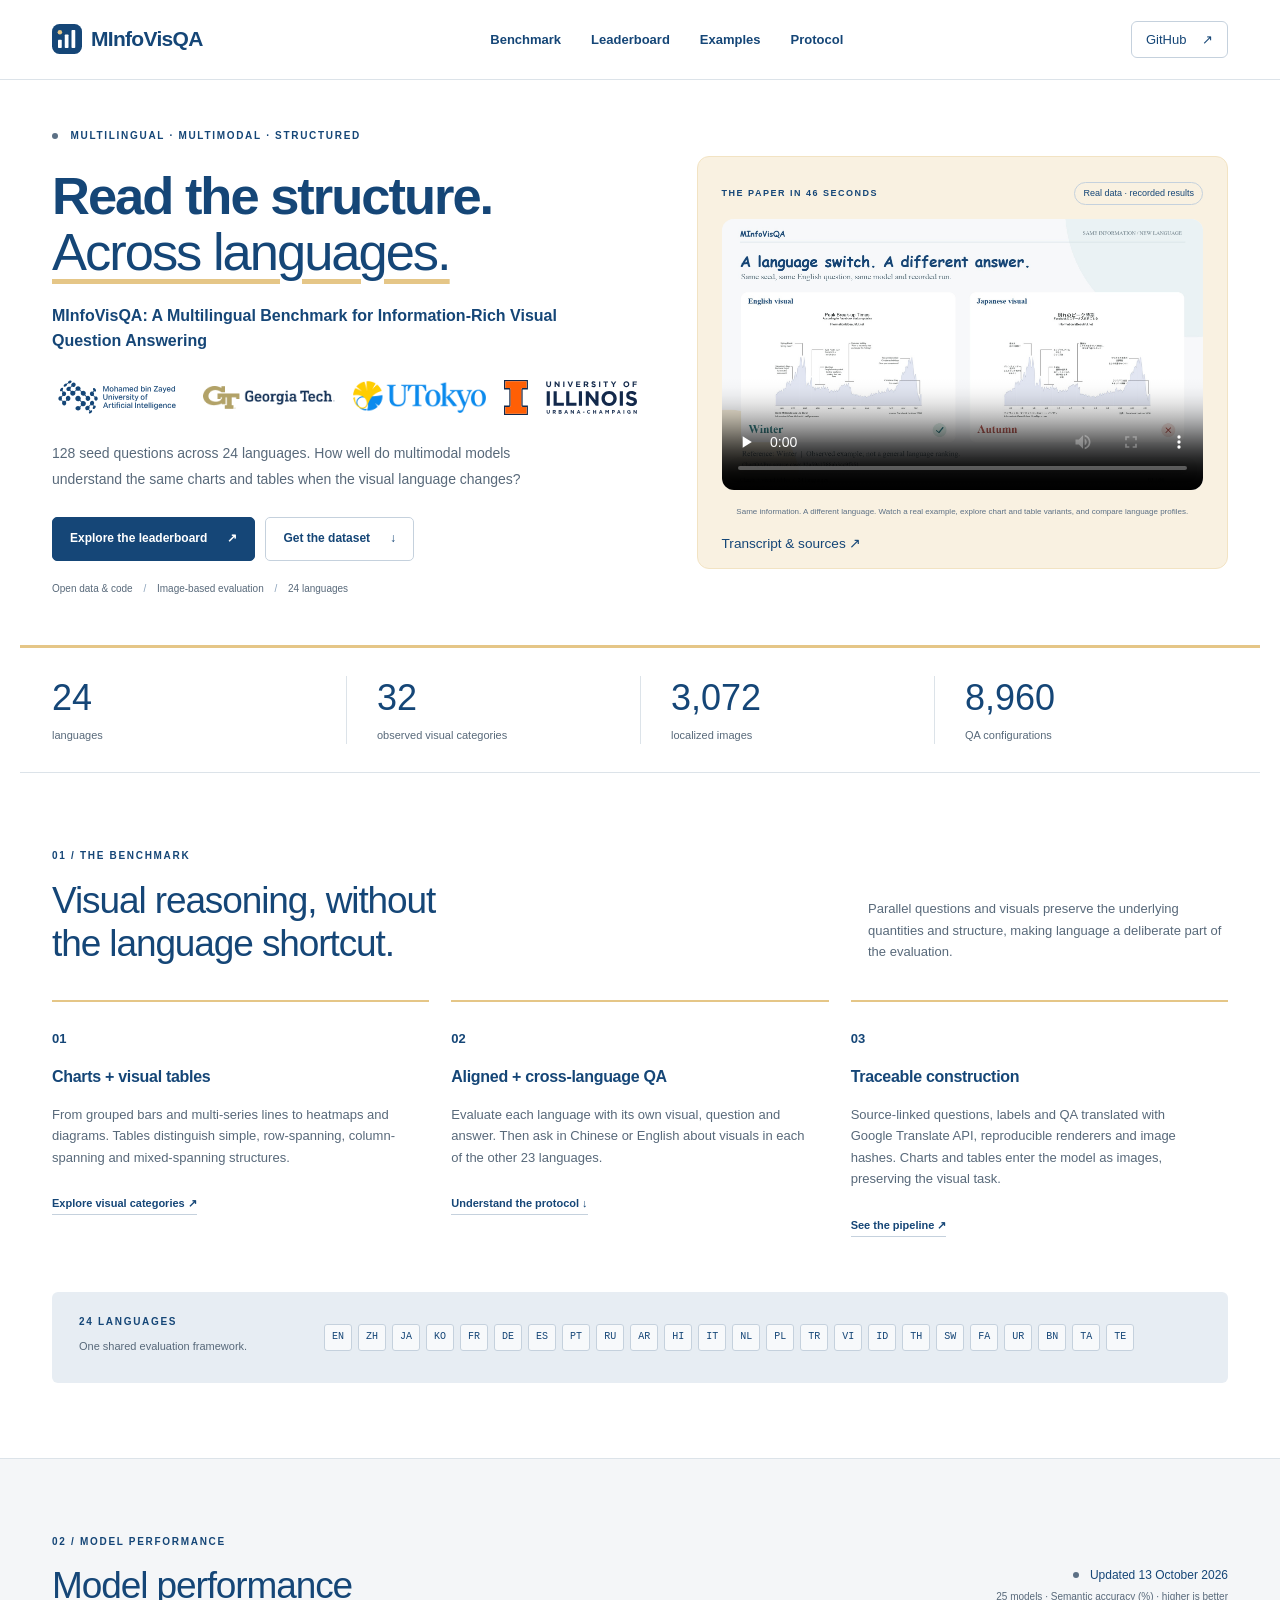
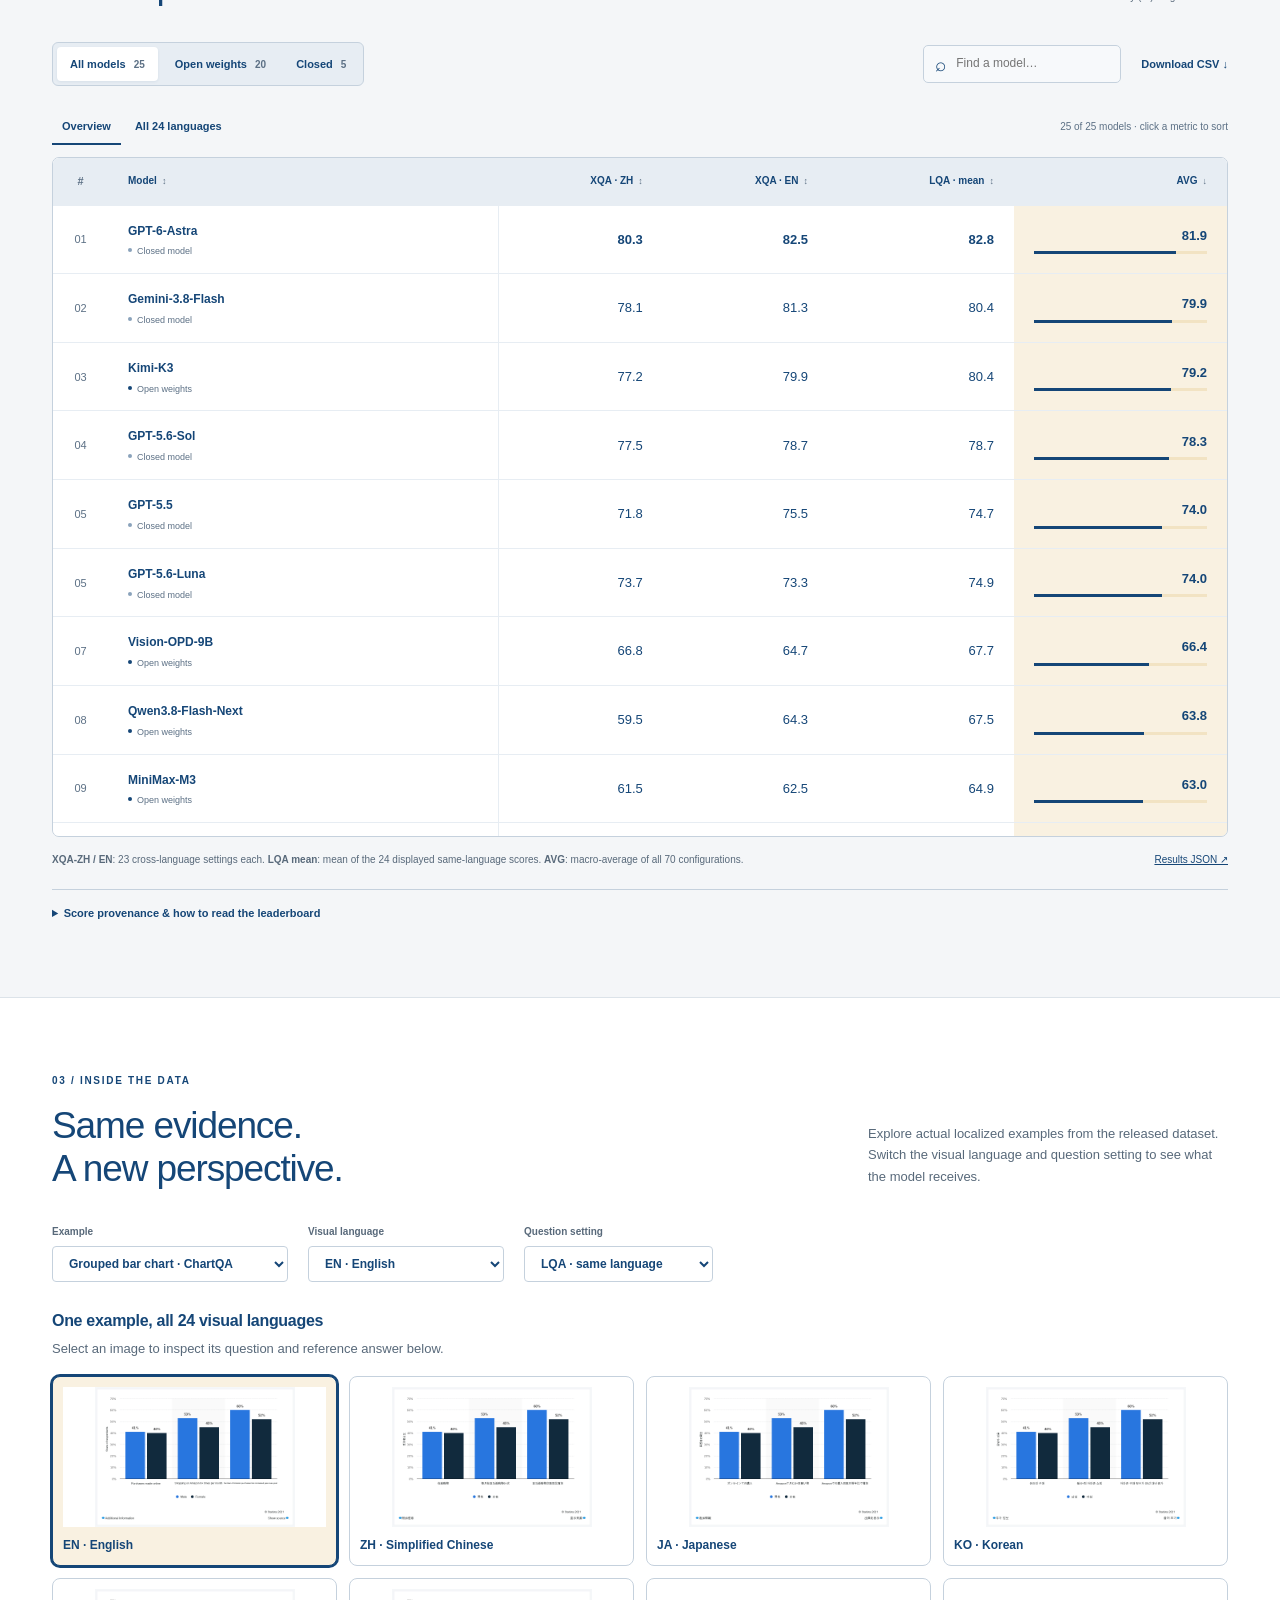
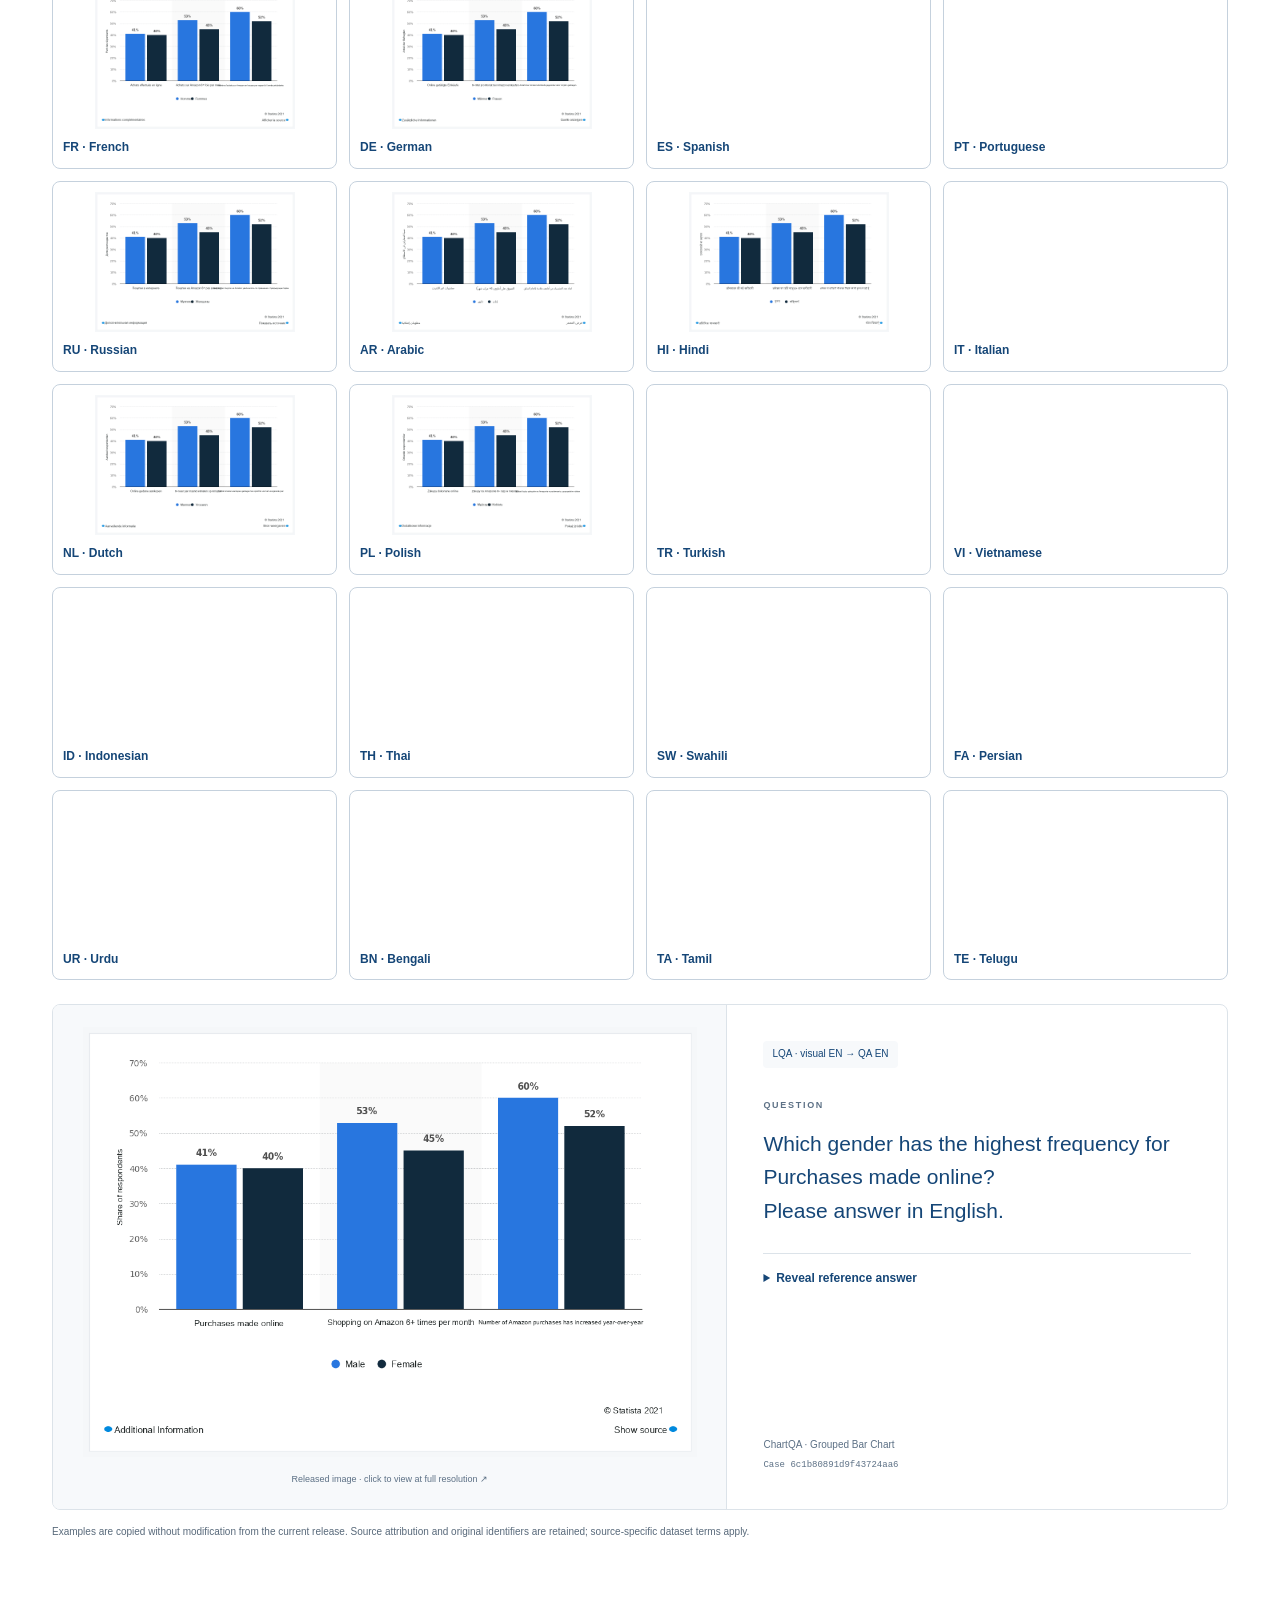
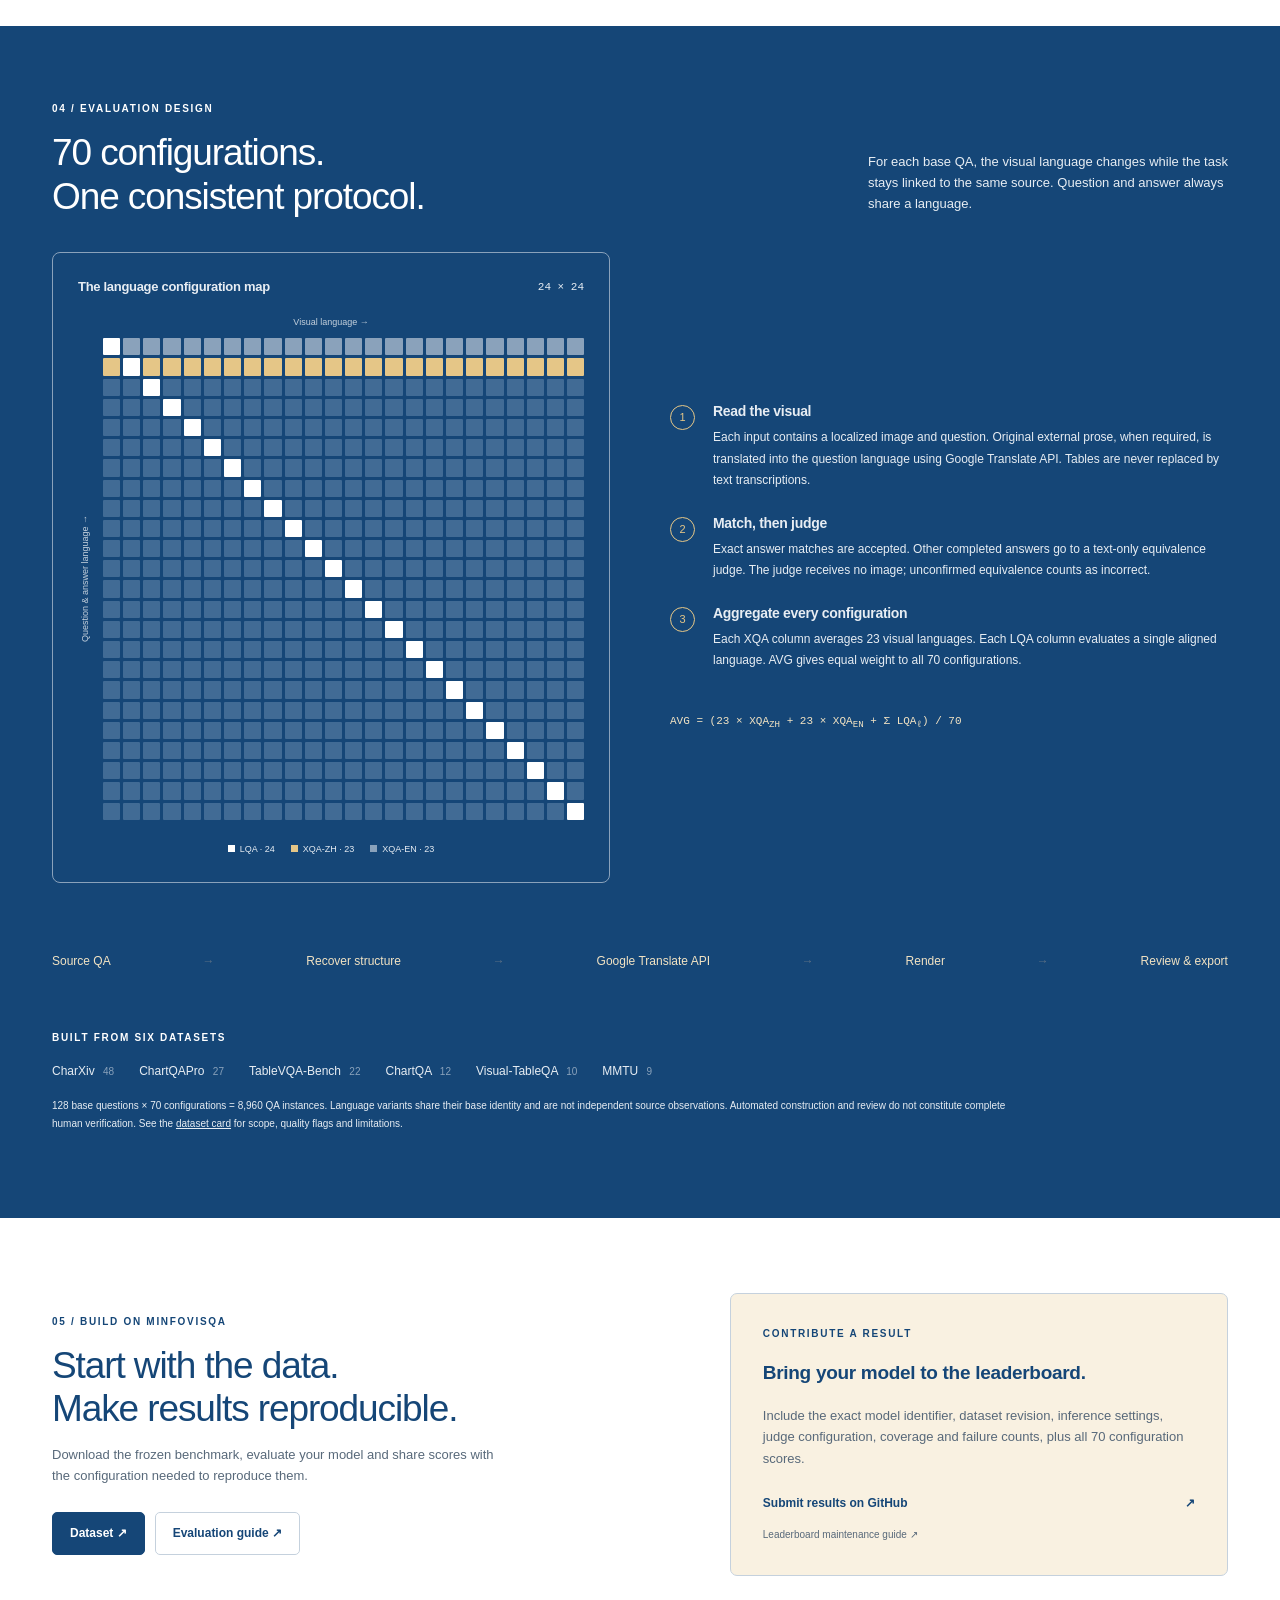
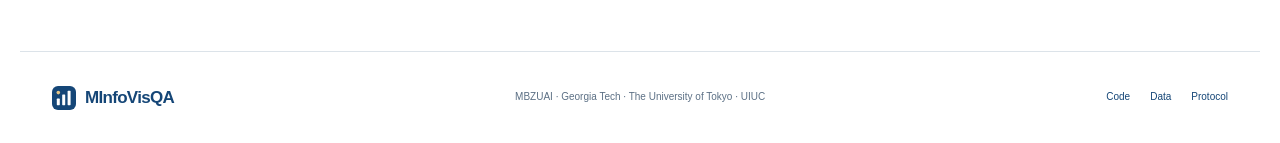
==== site/index.html @ c3a6626f "Remove demo MP4 download links" ====
<!doctype html>
<html lang="en">
<head>
  <meta charset="utf-8"><meta name="viewport" content="width=device-width,initial-scale=1">
  <title>MInfoVisQA — Multilingual Visual Understanding</title>
  <meta name="description" content="MInfoVisQA: a 24-language benchmark for chart and visual tabular question answering. Explore open-weight and closed-model results, multilingual examples, and the evaluation protocol.">
  <meta property="og:title" content="MInfoVisQA · Read the structure. Across languages.">
  <meta property="og:description" content="24 languages. Charts and visual tables. One shared evaluation framework.">
  <meta property="og:type" content="website"><meta property="og:url" content="https://arnodjiang.github.io/MInfoVisQA/">
  <meta name="theme-color" content="#154677"><link rel="icon" href="assets/mark.svg" type="image/svg+xml">
  <link rel="stylesheet" href="styles.css?v=20261013-logos"><script src="app.js?v=20261013-audit" defer></script>
</head>
<body>
<a class="skip" href="#main">Skip to content</a>
<header class="header"><nav class="wrap nav" aria-label="Main navigation">
  <a class="brand" href="#"><img src="assets/mark.svg" width="30" height="30" alt="">MInfoVis<span>QA</span></a>
  <div class="nav-links"><a href="#benchmark">Benchmark</a><a href="#leaderboard">Leaderboard</a><a href="#examples">Examples</a><a href="#protocol">Protocol</a></div>
  <a class="nav-code" href="https://github.com/arnodjiang/MInfoVisQA">GitHub <span aria-hidden="true">↗</span></a>
</nav></header>
<main id="main">
<section class="hero wrap" aria-labelledby="hero-title">
  <div class="hero-copy"><div class="eyebrow"><span class="dot"></span> MULTILINGUAL · MULTIMODAL · STRUCTURED</div>
    <h1 id="hero-title">Read the structure.<br><em>Across languages.</em></h1>
    <p class="paper-title">MInfoVisQA: A Multilingual Benchmark for Information-Rich Visual Question Answering</p>
<div class="affiliation" aria-label="Institutional affiliations">
<a href="https://mbzuai.ac.ae/"><img src="assets/mbzuai-logo.svg" alt="MBZUAI"></a>
<a href="https://www.gatech.edu/"><img src="assets/gatech-logo.png" alt="Georgia Tech"></a>
<a href="https://www.u-tokyo.ac.jp/"><img src="assets/utokyo-logo.png" alt="The University of Tokyo"></a>
<a href="https://illinois.edu/"><img src="assets/illinois-logo.svg" alt="University of Illinois Urbana-Champaign"></a></div>
    <p class="hero-desc">128 seed questions across 24 languages. How well do multimodal models understand the same charts and tables when the visual language changes?</p>
    <div class="actions"><a class="button primary" href="#leaderboard">Explore the leaderboard <span aria-hidden="true">↗</span></a><a class="button" href="https://huggingface.co/datasets/arnodjiang/MInfoVisQA">Get the dataset <span aria-hidden="true">↓</span></a></div>
    <div class="hero-note">Open data & code <span> / </span> Image-based evaluation <span> / </span> 24 languages</div>
  </div>
  <figure class="hero-art demo-player" id="demo">
    <div class="art-heading"><span>THE PAPER IN 46 SECONDS</span><span class="tiny-tag">Real data · recorded results</span></div>
    <video controls playsinline preload="none" poster="assets/demo/poster.jpg" width="1920" height="1080" aria-label="MInfoVisQA research demonstration">
      <source src="assets/demo/minfovisqa-demo.mp4" type="video/mp4">
      <track kind="captions" src="assets/demo/captions-en.vtt" srclang="en" label="English">
      <a href="assets/demo/minfovisqa-demo.mp4">Download the demonstration video</a>.
    </video>
    <figcaption>Same information. A different language. Watch a real example, explore chart and table variants, and compare language profiles.</figcaption>
    <div class="demo-links"><a href="assets/demo/transcript.html">Transcript & sources ↗</a></div>
  </figure>
</section>
<div class="wrap stats" aria-label="Benchmark statistics"><div><strong>24</strong><span>languages</span></div><div><strong>32</strong><span>observed visual categories</span></div><div><strong>3,072</strong><span>localized images</span></div><div><strong>8,960</strong><span>QA configurations</span></div></div>
<section id="benchmark" class="wrap section">
  <div class="section-heading"><div><span class="eyebrow">01 / THE BENCHMARK</span><h2>Visual reasoning, without<br>the language shortcut.</h2></div><p>Parallel questions and visuals preserve the underlying quantities and structure, making language a deliberate part of the evaluation.</p></div>
  <div class="feature-grid">
    <article class="feature"><span class="feature-number">01</span><h3>Charts + visual tables</h3><p>From grouped bars and multi-series lines to heatmaps and diagrams. Tables distinguish simple, row-spanning, column-spanning and mixed-spanning structures.</p><a href="https://github.com/arnodjiang/MInfoVisQA/blob/main/docs/VISUAL_TAXONOMY.md">Explore visual categories ↗</a></article>
    <article class="feature"><span class="feature-number">02</span><h3>Aligned + cross-language QA</h3><p>Evaluate each language with its own visual, question and answer. Then ask in Chinese or English about visuals in each of the other 23 languages.</p><a href="#protocol">Understand the protocol ↓</a></article>
    <article class="feature"><span class="feature-number">03</span><h3>Traceable construction</h3><p>Source-linked questions, labels and QA translated with Google Translate API, reproducible renderers and image hashes. Charts and tables enter the model as images, preserving the visual task.</p><a href="https://github.com/arnodjiang/MInfoVisQA#construction-pipeline">See the pipeline ↗</a></article>
  </div>
  <div class="language-strip"><div><span class="eyebrow">24 LANGUAGES</span><p>One shared evaluation framework.</p></div><div id="language-chips" class="language-chips"></div></div>
</section>
<section id="leaderboard" class="leaderboard-section">
<div class="wrap section">
  <div class="section-heading"><div><span class="eyebrow">02 / MODEL PERFORMANCE</span><h2>Model performance</h2></div><div class="heading-note"><span class="live-dot"></span> <span id="results-updated">Updated 13 October 2026</span><br><span>25 models · Semantic accuracy (%) · higher is better</span></div></div>
  <div class="leaderboard-toolbar">
    <div class="segmented" role="group" aria-label="Model access filter"><button class="active" data-filter="all" aria-pressed="true">All models <span>25</span></button><button data-filter="open" aria-pressed="false">Open weights <span>20</span></button><button data-filter="closed" aria-pressed="false">Closed <span>5</span></button></div>
    <label class="search"><span aria-hidden="true">⌕</span><input id="model-search" type="search" placeholder="Find a model…" aria-label="Find a model"></label>
    <a id="download-csv" class="text-button" href="data/leaderboard.csv" download="minfovisqa-leaderboard-2026-10-13.csv">Download CSV ↓</a>
  </div>
  <div class="table-controls"><div class="segmented view-toggle" role="group" aria-label="Score view"><button class="active" data-view="overview" aria-pressed="true">Overview</button><button data-view="languages" aria-pressed="false">All 24 languages</button></div><span id="result-count" aria-live="polite">Loading results…</span></div>
  <div class="table-scroll" tabindex="0" role="region" aria-label="Sortable benchmark leaderboard"><table id="scores-table"><caption class="sr-only">MInfoVisQA model accuracy, sortable by each metric. Click a model for provenance and evaluation notes.</caption><thead id="scores-head"></thead><tbody id="scores-body"></tbody></table></div>
  <p id="load-error" class="error" hidden></p>
  <noscript><p>JavaScript enables the interactive leaderboard. <a href="data/leaderboard.csv">Download all scores as CSV</a>.</p></noscript>
  <div class="table-foot"><p><b>XQA-ZH / EN</b>: 23 cross-language settings each. <b>LQA mean</b>: mean of the 24 displayed same-language scores. <b>AVG</b>: macro-average of all 70 configurations.</p><a href="data/leaderboard.json">Results JSON ↗</a></div>
  <details class="method-note"><summary>Score provenance & how to read the leaderboard</summary><div><p>All 25 models and 675 score cells are synchronized with the current manuscript main table. The table uses exact matching followed by text-only GPT-6 Astra judging for non-matches. Scores are author-reported; this website does not independently rerun the evaluations. <a href="data/paper-main-table.tex">View the frozen source table</a>.</p><p>Reported scores and the original AVG are preserved at one decimal. AVG weights all 70 configurations; it is not the mean of the 26 visible XQA/LQA columns. LQA mean is computed from the 24 displayed language scores. Model grouping follows the paper; open weights does not imply these runs were self-hosted. Official model links are shown where previously documented.</p><p>Ranks use the reported overall AVG; tied scores share a rank. Language variants share the same seed question, so 8,960 configurations do not represent 8,960 independent questions.</p></div></details>
</div></section>
<section id="examples" class="wrap section">
  <div class="section-heading"><div><span class="eyebrow">03 / INSIDE THE DATA</span><h2>Same evidence.<br>A new perspective.</h2></div><p>Explore actual localized examples from the released dataset. Switch the visual language and question setting to see what the model receives.</p></div>
  <div class="example-controls"><label>Example <select id="example-case"><option value="0">Grouped bar chart · ChartQA</option><option value="1">Visual table · TableVQA-Bench</option></select></label><label>Visual language <select id="example-language"><option value="en">English</option></select></label><label>Question setting <select id="example-setting"><option value="lqa">LQA · same language</option><option value="zh">ZH question & answer</option><option value="en">EN question & answer</option></select></label></div>
  <div class="gallery-heading"><h3>One example, all 24 visual languages</h3><p>Select an image to inspect its question and reference answer below.</p></div>
  <div id="example-gallery" class="example-gallery" role="group" aria-label="Visual examples in all 24 languages"></div>
  <div class="example-panel"><div class="example-image"><a id="example-image-link" href="assets/6c1b80891d9f43724aa6-en.png" target="_blank" rel="noopener"><img id="example-image" src="assets/6c1b80891d9f43724aa6-en.png" alt="English localized grouped bar chart from ChartQA" loading="lazy"></a><span>Released image · click to view at full resolution ↗</span></div><div class="example-qa" aria-live="polite"><span id="example-type" class="pill">LQA · EN → EN</span><span class="eyebrow">QUESTION</span><p id="example-question" dir="auto"></p><details id="answer-reveal"><summary>Reveal reference answer</summary><p id="example-answer" dir="auto"></p></details><div class="example-provenance"><span id="example-source"></span><code id="example-id"></code></div></div></div>
  <p class="caption">Examples are copied without modification from the current release. Source attribution and original identifiers are retained; source-specific dataset terms apply.</p>
</section>
<section id="protocol" class="protocol-section"><div class="wrap section">
  <div class="section-heading"><div><span class="eyebrow">04 / EVALUATION DESIGN</span><h2>70 configurations.<br>One consistent protocol.</h2></div><p>For each base QA, the visual language changes while the task stays linked to the same source. Question and answer always share a language.</p></div>
  <div class="protocol-grid"><div class="matrix-card"><div class="matrix-title"><h3>The language configuration map</h3><span>24 × 24</span></div><p class="axis-caption">Visual language →</p><div class="matrix-area"><span class="axis-y">Question & answer language →</span><div id="configuration-matrix" role="img" aria-label="24 by 24 language matrix. The diagonal contains 24 LQA configurations; the Chinese and English rows contain 23 cross-language configurations each."></div></div><div class="matrix-legend"><span><i class="legend-lqa"></i>LQA · 24</span><span><i class="legend-zh"></i>XQA-ZH · 23</span><span><i class="legend-en"></i>XQA-EN · 23</span></div></div>
  <div class="protocol-copy"><div class="protocol-step"><span>1</span><div><h3>Read the visual</h3><p>Each input contains a localized image and question. Original external prose, when required, is translated into the question language using Google Translate API. Tables are never replaced by text transcriptions.</p></div></div><div class="protocol-step"><span>2</span><div><h3>Match, then judge</h3><p>Exact answer matches are accepted. Other completed answers go to a text-only equivalence judge. The judge receives no image; unconfirmed equivalence counts as incorrect.</p></div></div><div class="protocol-step"><span>3</span><div><h3>Aggregate every configuration</h3><p>Each XQA column averages 23 visual languages. Each LQA column evaluates a single aligned language. AVG gives equal weight to all 70 configurations.</p></div></div><div class="formula">AVG = (23 × XQA<sub>ZH</sub> + 23 × XQA<sub>EN</sub> + Σ LQA<sub>ℓ</sub>) / 70</div></div></div>
  <div class="pipeline"><span>Source QA</span><b>→</b><span>Recover structure</span><b>→</b><span>Google Translate API</span><b>→</b><span>Render</span><b>→</b><span>Review & export</span></div>
  <div class="sources"><span class="eyebrow">BUILT FROM SIX DATASETS</span><div><a href="https://huggingface.co/datasets/princeton-nlp/CharXiv">CharXiv <small>48</small></a><a href="https://huggingface.co/datasets/ahmed-masry/ChartQAPro">ChartQAPro <small>27</small></a><a href="https://huggingface.co/datasets/terryoo/TableVQA-Bench">TableVQA-Bench <small>22</small></a><a href="https://huggingface.co/datasets/HuggingFaceM4/ChartQA">ChartQA <small>12</small></a><a href="https://huggingface.co/datasets/AI-4-Everyone/Visual-TableQA">Visual-TableQA <small>10</small></a><a href="https://huggingface.co/datasets/MMTU-benchmark/MMTU">MMTU <small>9</small></a></div><p>128 base questions × 70 configurations = 8,960 QA instances. Language variants share their base identity and are not independent source observations. Automated construction and review do not constitute complete human verification. See the <a href="https://huggingface.co/datasets/arnodjiang/MInfoVisQA#quality-and-limitations">dataset card</a> for scope, quality flags and limitations.</p></div>
</div></section>
<section id="resources" class="wrap section resources"><div><span class="eyebrow">05 / BUILD ON MINFOVISQA</span><h2>Start with the data.<br>Make results reproducible.</h2><p>Download the frozen benchmark, evaluate your model and share scores with the configuration needed to reproduce them.</p><div class="actions"><a class="button primary" href="https://huggingface.co/datasets/arnodjiang/MInfoVisQA">Dataset ↗</a><a class="button" href="https://github.com/arnodjiang/MInfoVisQA/blob/main/docs/SERVER_MIGRATION.md">Evaluation guide ↗</a></div></div><div class="resource-card"><span class="eyebrow">CONTRIBUTE A RESULT</span><h3>Bring your model to the leaderboard.</h3><p>Include the exact model identifier, dataset revision, inference settings, judge configuration, coverage and failure counts, plus all 70 configuration scores.</p><a href="https://github.com/arnodjiang/MInfoVisQA/issues/new?template=leaderboard_result.yml">Submit results on GitHub <span aria-hidden="true">↗</span></a><a class="secondary-link" href="https://github.com/arnodjiang/MInfoVisQA/blob/main/docs/WEBSITE.md">Leaderboard maintenance guide ↗</a></div></section>
</main>
<footer class="wrap footer"><a class="brand" href="#"><img src="assets/mark.svg" width="24" height="24" alt="">MInfoVis<span>QA</span></a><p class="footer-affiliation">MBZUAI · Georgia Tech · The University of Tokyo · UIUC</p><div><a href="https://github.com/arnodjiang/MInfoVisQA">Code</a><a href="https://huggingface.co/datasets/arnodjiang/MInfoVisQA">Data</a><a href="#protocol">Protocol</a></div></footer>
<dialog id="model-dialog"><button class="dialog-close" aria-label="Close model details">×</button><span class="eyebrow">EVALUATION RECORD</span><h2 id="model-title"></h2><div id="model-details"></div><form method="dialog"><button class="button">Close</button></form></dialog>
</body></html>
---- site/styles.css ----
:root{--paper:#ffffff;--ink:#154677;--muted:#58697a;--accent:#154677;--light:#f4f6f8;--line:#dce3e9;--lime:#e5c687;--orange:#e5c687;--blue:#8aa2bb}*{box-sizing:border-box}html{scroll-behavior:smooth;scroll-padding-top:90px}body{margin:0;background:var(--paper);color:var(--ink);font-family:Inter,-apple-system,BlinkMacSystemFont,"Segoe UI",sans-serif;font-size:15px;line-height:1.65}a{color:inherit;text-decoration:none}button,input,select{font:inherit}button,a,select,input{-webkit-tap-highlight-color:transparent}button{cursor:pointer}button:focus-visible,a:focus-visible,input:focus-visible,select:focus-visible,summary:focus-visible,[tabindex]:focus-visible{outline:3px solid #154677;outline-offset:4px}a:hover{color:var(--accent)}.wrap{max-width:1240px;margin:auto;padding-left:32px;padding-right:32px}.header{height:80px;border-bottom:1px solid var(--line);background:rgba(255,255,255,.97);position:sticky;top:0;z-index:20}.nav{height:100%;display:flex;align-items:center;justify-content:space-between;gap:28px}.brand{display:flex;align-items:center;gap:9px;font-size:21px;font-weight:750;letter-spacing:-.7px}.brand span{margin-left:-9px;color:var(--accent)}.nav-links{display:flex;gap:30px;font-size:13px;font-weight:550}.nav-code{border:1px solid #c5d1dd;border-radius:6px;padding:7px 14px;font-size:13px}.nav-code span{margin-left:12px}.hero{display:grid;grid-template-columns:1.1fr 1fr;gap:60px;padding-top:78px;padding-bottom:66px;align-items:center}.eyebrow{font-size:10px;font-weight:750;letter-spacing:1.7px;display:block}.dot,.live-dot{display:inline-block;height:6px;width:6px;border-radius:50%;background:#5c7085;margin-right:8px;vertical-align:middle}h1{font-family:Georgia,"Times New Roman",serif;font-size:clamp(42px,4.5vw,62px);font-weight:400;line-height:1.08;letter-spacing:-2.5px;margin:23px 0}h1 em{color:var(--accent);font-weight:400}.paper-title{font-size:16px;line-height:1.55;font-weight:600;max-width:515px}.hero-desc{font-size:14px;line-height:1.8;max-width:500px;color:var(--muted);margin:20px 0 25px}.actions{display:flex;gap:10px;flex-wrap:wrap}.button{display:inline-flex;align-items:center;justify-content:center;gap:20px;border:1px solid #c5d1dd;border-radius:5px;padding:11px 17px;background:transparent;font-size:12px;font-weight:650;color:var(--ink)}.button.primary{background:var(--ink);color:#fff;border-color:var(--ink)}.button:hover{background:#e7edf3}.button.primary:hover{background:var(--accent)}.hero-note{font-size:10px;margin-top:20px;color:var(--muted)}.hero-note span{margin:0 8px;color:#8aa2bb}.hero-art{background:#f9f1e1;border:1px solid #e7edf3;border-radius:12px;margin:0;padding:25px 24px 13px;box-shadow:0 15px 40px -30px #154677}.art-heading{display:flex;justify-content:space-between;align-items:center;font-size:9px;letter-spacing:1.5px;font-weight:700}.tiny-tag{border:1px solid #c5d1dd;border-radius:20px;padding:3px 8px;font-size:9px;letter-spacing:0;font-weight:500}.visual-stack{display:flex;gap:14px;margin-top:24px}.mini-chart{background:var(--paper);padding:14px 14px 8px;flex:1;min-width:0;border:1px solid #c5d1dd;border-radius:5px}.mini-chart:nth-child(2){transform:translateY(10px)}.mini-label{display:flex;align-items:center;justify-content:space-between;font-size:10px;color:#5c7085}.mini-label b{font-size:11px;color:var(--ink)}.mini-chart svg{width:100%;display:block;margin-top:10px}.mini-chart svg text{font-size:10px;fill:#154677}.art-script{display:block;text-align:center;font-size:9px;color:#5c7085;margin-top:7px}.art-route{display:flex;flex-direction:column;align-items:center;font-size:9px;margin:27px 0 6px;color:#154677;gap:3px}.art-route>span:last-child{font-size:19px;line-height:1}.route-row{display:flex;align-items:center;justify-content:space-between;gap:6px;font-size:9px;background:#fff9;border:1px solid #c5d1dd;border-radius:4px;padding:10px;margin:7px 0}.route-row b{display:block;font-size:10px}.route-row .route-name{font-weight:800;background:#e7edf3;color:#154677;padding:6px;border-radius:3px}.route-row i{font-style:normal;color:#8aa2bb}.route-row.xqa .route-name{background:#f4dfce;color:#8f5136}.hero-art figcaption{text-align:center;font-size:8px;color:#5c7085;margin-top:16px}.stats{display:grid;grid-template-columns:repeat(4,1fr);padding-top:28px;padding-bottom:28px;border-top:1px solid var(--line);border-bottom:1px solid var(--line)}.stats>div{display:flex;flex-direction:column;padding-left:30px;border-left:1px solid var(--line)}.stats>div:first-child{border:0;padding-left:0}.stats strong{font-family:Georgia,serif;font-size:36px;font-weight:400;line-height:1.2}.stats span{font-size:11px;color:var(--muted);margin-top:7px}.section{padding-top:75px;padding-bottom:75px;scroll-margin-top:80px}.section-heading{display:flex;align-items:flex-end;justify-content:space-between;gap:60px;margin-bottom:34px}.section-heading>p{max-width:360px;font-size:13px;color:var(--muted);margin:0 0 3px}h2{font-family:Georgia,"Times New Roman",serif;font-size:37px;font-weight:400;letter-spacing:-1px;line-height:1.17;margin:14px 0 0}h3{font-size:16px;font-weight:650;line-height:1.35;letter-spacing:-.3px}.feature-grid{display:grid;grid-template-columns:repeat(3,1fr);gap:22px}.feature{border-top:2px solid #c5d1dd;padding:24px 20px 19px 0}.feature-number{font-family:Georgia,serif;color:#5c7085;font-style:italic;font-size:21px}.feature p{font-size:13px;color:var(--muted);margin-bottom:22px}.feature a{font-size:11px;font-weight:650;border-bottom:1px solid #c5d1dd;padding-bottom:5px}.language-strip{background:#e7edf3;border-radius:6px;display:grid;grid-template-columns:220px 1fr;gap:25px;align-items:center;margin-top:37px;padding:22px 27px}.language-strip p{font-size:11px;color:var(--muted);margin:6px 0}.language-chips{display:flex;flex-wrap:wrap;gap:6px}.lang-chip{font-family:monospace;font-size:10px;background:#f7f9fb;border:1px solid #c5d1dd;padding:4px 7px;border-radius:3px;color:#154677}.leaderboard-section{background:#f4f6f8;border-top:1px solid var(--line);border-bottom:1px solid var(--line)}.heading-note{font-size:12px;line-height:1.8;text-align:right}.heading-note>span:last-child{font-size:10px;color:var(--muted)}.leaderboard-toolbar{display:flex;align-items:center;gap:20px;flex-wrap:wrap}.segmented{display:flex;padding:4px;border:1px solid #c5d1dd;border-radius:6px;gap:4px;background:#e7edf3}.segmented button{border:0;border-radius:4px;background:transparent;padding:8px 13px;font-size:11px;font-weight:600;white-space:nowrap;color:#154677}.segmented button.active{background:#fff;box-shadow:0 1px 3px #15467712;color:var(--ink)}.segmented button span{margin-left:5px;color:#5c7085;font-size:10px}.search{margin-left:auto;display:flex;align-items:center;background:#f7f9fb;border:1px solid #c5d1dd;border-radius:5px;padding:7px 11px;gap:8px}.search span{font-size:19px;line-height:1}.search input{background:none;border:0;font-size:12px;width:155px;min-width:0;color:var(--ink)}.search input:focus{outline:0}.search:focus-within{outline:2px solid var(--accent)}.text-button{border:0;background:transparent;font-size:11px;font-weight:650;color:var(--ink);padding:10px 0}.table-controls{display:flex;align-items:center;justify-content:space-between;margin:23px 0 12px}.view-toggle{background:transparent;border:0;padding:0}.view-toggle button{border-radius:0;padding:8px 10px;border-bottom:2px solid transparent;font-size:11px}.view-toggle button.active{background:transparent;box-shadow:none;border-color:var(--accent)}#result-count{font-size:10px;color:#5c7085}.table-scroll{border:1px solid #c5d1dd;border-radius:7px;overflow:auto;background:#fff;max-height:680px}table{border-collapse:separate;border-spacing:0;width:100%;font-variant-numeric:tabular-nums;font-size:13px}th,td{padding:14px 20px;border-bottom:1px solid #e7edf3;text-align:right;white-space:nowrap}th{background:#e7edf3;color:#154677;font-size:10px;font-weight:600;position:sticky;top:0;z-index:2}th:first-child,td:first-child{text-align:center;width:55px;color:#5c7085;font-size:11px;padding-left:16px;padding-right:16px}th:nth-child(2),td:nth-child(2){text-align:left;position:sticky;left:0;z-index:1;background:#fff;min-width:220px;border-right:1px solid #e7edf3}th:nth-child(2){background:#e7edf3;z-index:3}th button{border:0;background:transparent;color:inherit;font-size:10px;font-weight:650;padding:0;width:100%;text-align:right}th:nth-child(2) button{text-align:left}.sort-indicator{margin-left:5px;font-size:9px;color:#5c7085}.model-name{background:none;border:0;padding:0;font-size:12px;font-weight:650;color:var(--ink);text-align:left;cursor:pointer}.model-name:hover{text-decoration:underline}.model-meta{display:block;font-size:9px;color:#5c7085;margin-top:3px;font-weight:400}.model-meta::before{content:"";width:4px;height:4px;border-radius:50%;background:#154677;display:inline-block;margin:0 5px 2px 0}.model-meta.closed::before{background:#8aa2bb}.avg-cell{background:#f9f1e1;font-weight:750;color:#154677;min-width:120px}.score-bar{height:3px;background:#f2e3c3;display:block;margin-top:5px}.score-bar i{height:100%;background:#154677;display:block}tbody tr:hover td{background:#f7f9fb}tbody tr:last-child td{border-bottom:0}.language-table th,.language-table td{padding:13px 14px}.language-table th:nth-child(2),.language-table td:nth-child(2){min-width:220px}.best-score{font-weight:750;color:#154677}.empty{text-align:center!important;padding:40px!important;color:var(--muted)}.table-foot{display:flex;align-items:flex-start;justify-content:space-between;gap:35px;margin:15px 0}.table-foot p{font-size:10px;color:var(--muted);max-width:760px;margin:0}.table-foot a{font-size:10px;white-space:nowrap;text-decoration:underline}.method-note{font-size:11px;color:var(--muted);border-top:1px solid #c5d1dd;margin-top:20px;padding-top:14px}.method-note summary{cursor:pointer;font-weight:600;color:#154677}.method-note>div{max-width:920px;margin-top:15px}.method-note p{line-height:1.8}.example-controls{display:flex;gap:20px;flex-wrap:wrap;margin-bottom:20px}.example-controls label{display:flex;flex-direction:column;gap:5px;font-size:10px;font-weight:600;color:var(--muted)}select{padding:9px 28px 9px 12px;border:1px solid #c5d1dd;border-radius:4px;color:var(--ink);background:#fff;font-size:12px;max-width:100%}.example-panel{display:grid;grid-template-columns:1.35fr 1fr;border:1px solid var(--line);border-radius:8px;overflow:hidden;background:#fff}.example-image{background:#f7f9fb;padding:22px;display:flex;flex-direction:column;justify-content:center;align-items:center;border-right:1px solid var(--line)}.example-image a{width:100%}.example-image img{max-height:430px;width:100%;object-fit:contain;display:block}.example-image>span{margin-top:15px;font-size:9px;color:#5c7085}.example-qa{padding:36px;display:flex;flex-direction:column;align-items:flex-start}.pill{padding:5px 9px;background:#f7f9fb;color:#154677;border-radius:4px;font-size:10px;margin-bottom:30px}.example-qa>.eyebrow{font-size:9px;color:#5c7085}.example-qa>p{font-family:Georgia,"Noto Serif",serif;font-size:21px;line-height:1.6;white-space:pre-line;margin:14px 0 25px}.example-qa details{font-size:12px;border-top:1px solid var(--line);width:100%;padding:15px 0}.example-qa summary{cursor:pointer;color:var(--accent);font-weight:600}.example-qa details p{font-size:17px;font-weight:600}.example-provenance{margin-top:auto;padding-top:25px;display:flex;flex-direction:column;gap:5px;font-size:10px;color:#5c7085}.example-provenance code{font-size:9px}.caption{font-size:10px;color:var(--muted);margin-top:14px}.protocol-section{background:#154677;color:#e7edf3}.protocol-section .eyebrow{color:#c5d1dd}.protocol-section .section-heading>p{color:#c5d1dd}.protocol-grid{display:grid;grid-template-columns:1fr 1fr;gap:60px;align-items:center}.matrix-card{border:1px solid #154677;background:#154677;border-radius:8px;padding:25px}.matrix-title{display:flex;align-items:center;justify-content:space-between}.matrix-title h3{font-size:13px;margin:0}.matrix-title>span{font:11px monospace;color:#8aa2bb}.axis-caption{font-size:9px;text-align:center;color:#c5d1dd;margin:20px 0 8px}.matrix-area{display:flex;gap:10px;align-items:center}.axis-y{writing-mode:vertical-rl;transform:rotate(180deg);font-size:9px;color:#c5d1dd;white-space:nowrap}.matrix-grid{display:grid;grid-template-columns:repeat(24,1fr);gap:3px;flex:1}.matrix-cell{aspect-ratio:1;background:#416b95;border-radius:1px}.matrix-cell.lqa{background:#ffffff}.matrix-cell.zh{background:#e5c687}.matrix-cell.en{background:#8aa2bb}.matrix-legend{display:flex;justify-content:center;gap:16px;font-size:9px;margin-top:22px;color:#c5d1dd}.matrix-legend i{width:7px;height:7px;display:inline-block;margin-right:5px}.legend-lqa{background:#ffffff}.legend-zh{background:#e5c687}.legend-en{background:#8aa2bb}.protocol-step{display:flex;gap:18px;margin-bottom:22px}.protocol-step>span{width:25px;height:25px;border:1px solid #5c7085;border-radius:50%;font-size:11px;flex-shrink:0;text-align:center;line-height:23px;color:#c5d1dd;margin-top:3px}.protocol-step h3{font-size:14px;margin:0 0 6px}.protocol-step p{font-size:12px;line-height:1.8;color:#c5d1dd;margin:0}.formula{font-family:monospace;font-size:11px;border-top:1px solid #154677;padding-top:17px;color:#c5d1dd}.pipeline{border-top:1px solid #154677;border-bottom:1px solid #154677;margin-top:45px;padding:23px 0;display:flex;align-items:center;justify-content:space-between;font-size:12px;color:#c5d1dd}.pipeline b{font-weight:400;color:#5c7085}.sources{margin-top:35px}.sources>div{display:flex;gap:25px;flex-wrap:wrap;margin:15px 0}.sources>div a{font-size:12px}.sources a:hover{color:#c5d1dd}.sources small{color:#8aa2bb;margin-left:5px}.sources>p{font-size:10px;color:#8aa2bb;max-width:980px;line-height:1.8}.sources>p a{text-decoration:underline}.resources{display:grid;grid-template-columns:1.2fr 1fr;gap:80px;align-items:center}.resources>div>p{font-size:13px;color:var(--muted);max-width:460px}.resources .actions{margin-top:25px}.resource-card{background:#f9f1e1;border:1px solid #c5d1dd;border-radius:7px;padding:32px}.resource-card h3{font-size:19px;margin-top:18px}.resource-card a{display:block;font-size:12px;font-weight:600;margin-top:25px}.resource-card a>span{float:right}.resource-card .secondary-link{font-size:10px;color:var(--muted);margin-top:13px;font-weight:400}.footer{display:flex;justify-content:space-between;gap:25px;align-items:center;border-top:1px solid var(--line);padding-top:27px;padding-bottom:27px}.footer .brand{font-size:17px}.footer p{font-size:10px;color:#5c7085}.footer>div{display:flex;gap:20px;font-size:10px}dialog{border:1px solid var(--line);border-radius:10px;background:var(--paper);color:var(--ink);max-width:550px;width:calc(100% - 32px);padding:35px}dialog::backdrop{background:#154677a3;backdrop-filter:blur(3px)}dialog h2{font-size:29px;margin-bottom:20px}dialog p{font-size:13px;color:var(--muted)}dialog a{text-decoration:underline;color:var(--accent)}dialog form{margin-top:25px}.dialog-close{position:absolute;right:13px;top:8px;font-size:25px;background:none;border:0;color:#5c7085}.error{padding:20px;background:#fbe9df;color:#944524}.sr-only{position:absolute;width:1px;height:1px;margin:-1px;overflow:hidden;clip:rect(0,0,0,0);white-space:nowrap}.skip{position:fixed;top:-100px;left:20px;background:var(--ink);color:white;padding:12px;z-index:99}.skip:focus{top:10px}
@media(min-width:1600px){.hero{padding-top:90px;padding-bottom:85px}}@media(max-width:1000px){.hero{gap:30px}.wrap{padding-left:24px;padding-right:24px}h1{font-size:45px}.hero-art{padding:18px 15px 12px}.route-row{font-size:8px;padding:7px}.route-row b{font-size:9px}.section-heading{gap:30px}.protocol-grid{gap:30px}.resources{gap:40px}.leaderboard-toolbar{gap:10px}.segmented button{padding:8px 10px}.language-strip{grid-template-columns:180px 1fr}.nav-links{gap:18px}.example-qa{padding:25px}}@media(max-width:760px){.header{height:auto;min-height:66px}.nav{flex-wrap:wrap;gap:12px;padding-top:14px;padding-bottom:12px}.brand{font-size:19px}.nav-links{order:3;width:100%;justify-content:space-between;font-size:11px;gap:8px}.nav-code{font-size:11px;padding:4px 10px}.hero{grid-template-columns:1fr;padding-top:42px;padding-bottom:38px;gap:35px}h1{font-size:48px}.hero-art{max-width:520px;width:100%;margin:auto;padding:24px}.hero-desc{max-width:100%}.hero-note{font-size:9px}.stats{grid-template-columns:repeat(2,1fr);gap:24px 0;padding-top:25px;padding-bottom:25px}.stats>div{padding-left:20px}.stats>div:nth-child(3){border:0;padding-left:0}.stats strong{font-size:32px}.section{padding-top:48px;padding-bottom:48px}.section-heading{display:block;margin-bottom:28px}h2{font-size:32px}.section-heading>p{margin-top:20px;max-width:100%}.feature-grid{grid-template-columns:1fr;gap:5px}.feature{padding:20px 0}.feature p{margin:12px 0}.language-strip{display:block;padding:20px;margin-top:20px}.language-chips{margin-top:16px}.heading-note{text-align:left;margin-top:20px}.leaderboard-toolbar{gap:12px}.segmented{max-width:100%}.segmented button{padding:8px 9px;font-size:10px}.search{margin-left:0;flex:1}.search input{width:100%}.text-button{margin-left:auto}.table-controls{gap:15px}.table-scroll{margin-left:-4px;margin-right:-4px}th,td{padding:12px 16px}th:nth-child(2),td:nth-child(2){min-width:175px}.model-name{font-size:11px}.table-foot{display:block}.table-foot>a{display:inline-block;margin-top:10px}.example-controls{gap:12px}.example-controls label:first-child{width:100%}.example-panel{grid-template-columns:1fr}.example-image{border-right:0;border-bottom:1px solid var(--line);padding:14px}.example-image img{max-height:360px}.example-qa{padding:24px}.example-qa>p{font-size:20px}.pill{margin-bottom:22px}.protocol-grid{grid-template-columns:1fr;gap:30px}.matrix-card{padding:20px}.matrix-grid{gap:3px}.pipeline{flex-wrap:wrap;justify-content:center;gap:12px;font-size:10px}.sources>div{gap:14px 20px}.resources{grid-template-columns:1fr;gap:30px}.resource-card{padding:25px}.footer{flex-wrap:wrap;gap:10px}.footer p{order:3;width:100%;margin:0}.footer>div{margin-left:auto}.formula{font-size:10px;overflow-wrap:anywhere}.table-controls #result-count{font-size:9px}.wrap{padding-left:20px;padding-right:20px}}@media(prefers-reduced-motion:reduce){html{scroll-behavior:auto}}

/* MBZUAI-inspired research identity: official navy, sand and white. */
body{font-family:"Aktiv Grotesk",Aptos,Arial,sans-serif}
h1,h2,.stats strong,.example-qa>p,.feature-number{font-family:"Aktiv Grotesk",Aptos,Arial,sans-serif}
h1{font-size:clamp(40px,4.1vw,57px);font-weight:600;letter-spacing:-2px;line-height:1.08}
h1 em{font-style:normal;color:#154677;text-decoration:underline;text-decoration-color:#e5c687;text-decoration-thickness:5px;text-underline-offset:9px}
h2{font-weight:500;letter-spacing:-1.1px}.feature-number{font-style:normal;font-size:13px;font-weight:600;color:#154677}
.hero{padding-top:48px;padding-bottom:48px}.hero-art{background:#f9f1e1;border-color:#f2e3c3;box-shadow:none}
.paper-title{margin-bottom:15px}.affiliation{display:flex;flex-wrap:wrap;align-items:center;margin:18px 0 5px;gap:20px}
.affiliation a{display:block;padding:14px 18px;background:#fff;border:1px solid #e7edf3;border-radius:4px}
.affiliation img{display:block;width:245px;height:auto;max-width:100%}
.hero-desc{margin-top:16px}.protocol-section{background:#154677}.matrix-card{background:#154677;border-color:#8aa2bb}
.route-row .route-name{color:#154677;background:#c5d1dd}.route-row.xqa .route-name{color:#154677;background:#f2e3c3}
.protocol-section .eyebrow,.protocol-section h2{color:#fff}.protocol-step>span{border-color:#e5c687;color:#e5c687}
.matrix-cell.lqa,.legend-lqa{background:#fff}.matrix-cell.zh,.legend-zh{background:#e5c687}.matrix-cell.en,.legend-en{background:#8aa2bb}
.matrix-legend,.matrix-title>span,.protocol-section .section-heading>p,.protocol-step p{color:#e7edf3}
.formula,.pipeline{color:#f2e3c3}.sources>p{color:#e7edf3}.sources a:hover{color:#e5c687}
.feature{border-top-color:#e5c687}.stats{border-top:3px solid #e5c687}.button.primary{background:#154677;border-color:#154677}
.button.primary:hover{background:#fff;color:#154677}.button:hover{background:#f9f1e1}.footer-affiliation{font-size:10px;color:#58697a}
@media(max-width:760px){h1{font-size:44px}.hero{padding-top:35px}.affiliation{gap:8px;flex-wrap:wrap}.affiliation a{padding:15px}.affiliation img{width:245px}.hero-art{padding:20px}}

.gallery-heading{margin:28px 0 16px}.gallery-heading h3{margin:0 0 7px;color:#154677}.gallery-heading p{margin:0;color:#58697a;font-size:13px}
.example-gallery{display:grid;grid-template-columns:repeat(4,minmax(0,1fr));gap:12px;margin-bottom:24px}
.gallery-card{min-width:0;padding:10px;border:1px solid #c5d1dd;border-radius:8px;background:#fff;text-align:left;cursor:pointer;color:#154677;font:inherit}
.gallery-card img{display:block;width:100%;height:140px;object-fit:contain;background:#fff}.gallery-card span{display:block;margin-top:9px;font-size:12px;font-weight:600}
.gallery-card:hover{border-color:#154677;background:#f9f1e1}.gallery-card.selected{border-color:#154677;box-shadow:0 0 0 2px #154677;background:#f9f1e1}.gallery-card:focus-visible{outline:3px solid #154677;outline-offset:3px}
@media(max-width:900px){.example-gallery{grid-template-columns:repeat(3,minmax(0,1fr))}}@media(max-width:600px){.example-gallery{grid-template-columns:repeat(2,minmax(0,1fr));gap:9px}.gallery-card img{height:105px}.gallery-card{padding:8px}.gallery-card span{font-size:11px}}

.hero-samples{display:grid;grid-template-columns:repeat(2,minmax(0,1fr));gap:12px}.hero-sample{display:block;min-width:0;padding:10px;background:#fff;border:1px solid #c5d1dd;border-radius:6px;text-decoration:none}.hero-sample>span{display:flex;align-items:center;gap:9px;font-size:11px;color:#154677;margin-bottom:8px}.hero-sample img{display:block;width:100%;height:auto}.hero-sample:hover{border-color:#154677}.hero-real-qa{margin-top:18px;padding-top:16px;border-top:1px solid #e5c687}.hero-real-qa p{font-size:12px;line-height:1.6;margin:7px 0;color:#154677}.hero-art figcaption{line-height:1.8}.hero-art figcaption a{text-decoration:underline}.hero-art figcaption code{font-size:9px}@media(max-width:420px){.hero-samples{gap:8px}.hero-sample{padding:6px}.hero-sample>span{font-size:10px;gap:6px}}

/* Research demo: user-controlled playback, no automatic motion or download. */
.demo-player{align-self:center;scroll-margin-top:100px;overflow:hidden}
.demo-player video{display:block;width:100%;height:auto;background:#f6f8fa;border-radius:12px;margin:14px 0}
.demo-player figcaption{line-height:1.6}.demo-links{display:flex;flex-wrap:wrap;gap:20px;margin-top:14px;font-size:.85rem}

.affiliation{display:flex;flex-wrap:nowrap;align-items:center;gap:18px;width:100%;margin:22px 0}
.affiliation a{flex:1;min-width:0;padding:0;border:0;background:transparent}
.affiliation img{width:100%;max-width:100%;height:44px;object-fit:contain}
@media(max-width:480px){.affiliation{gap:10px}.affiliation img{height:32px}.affiliation a{padding:0}}
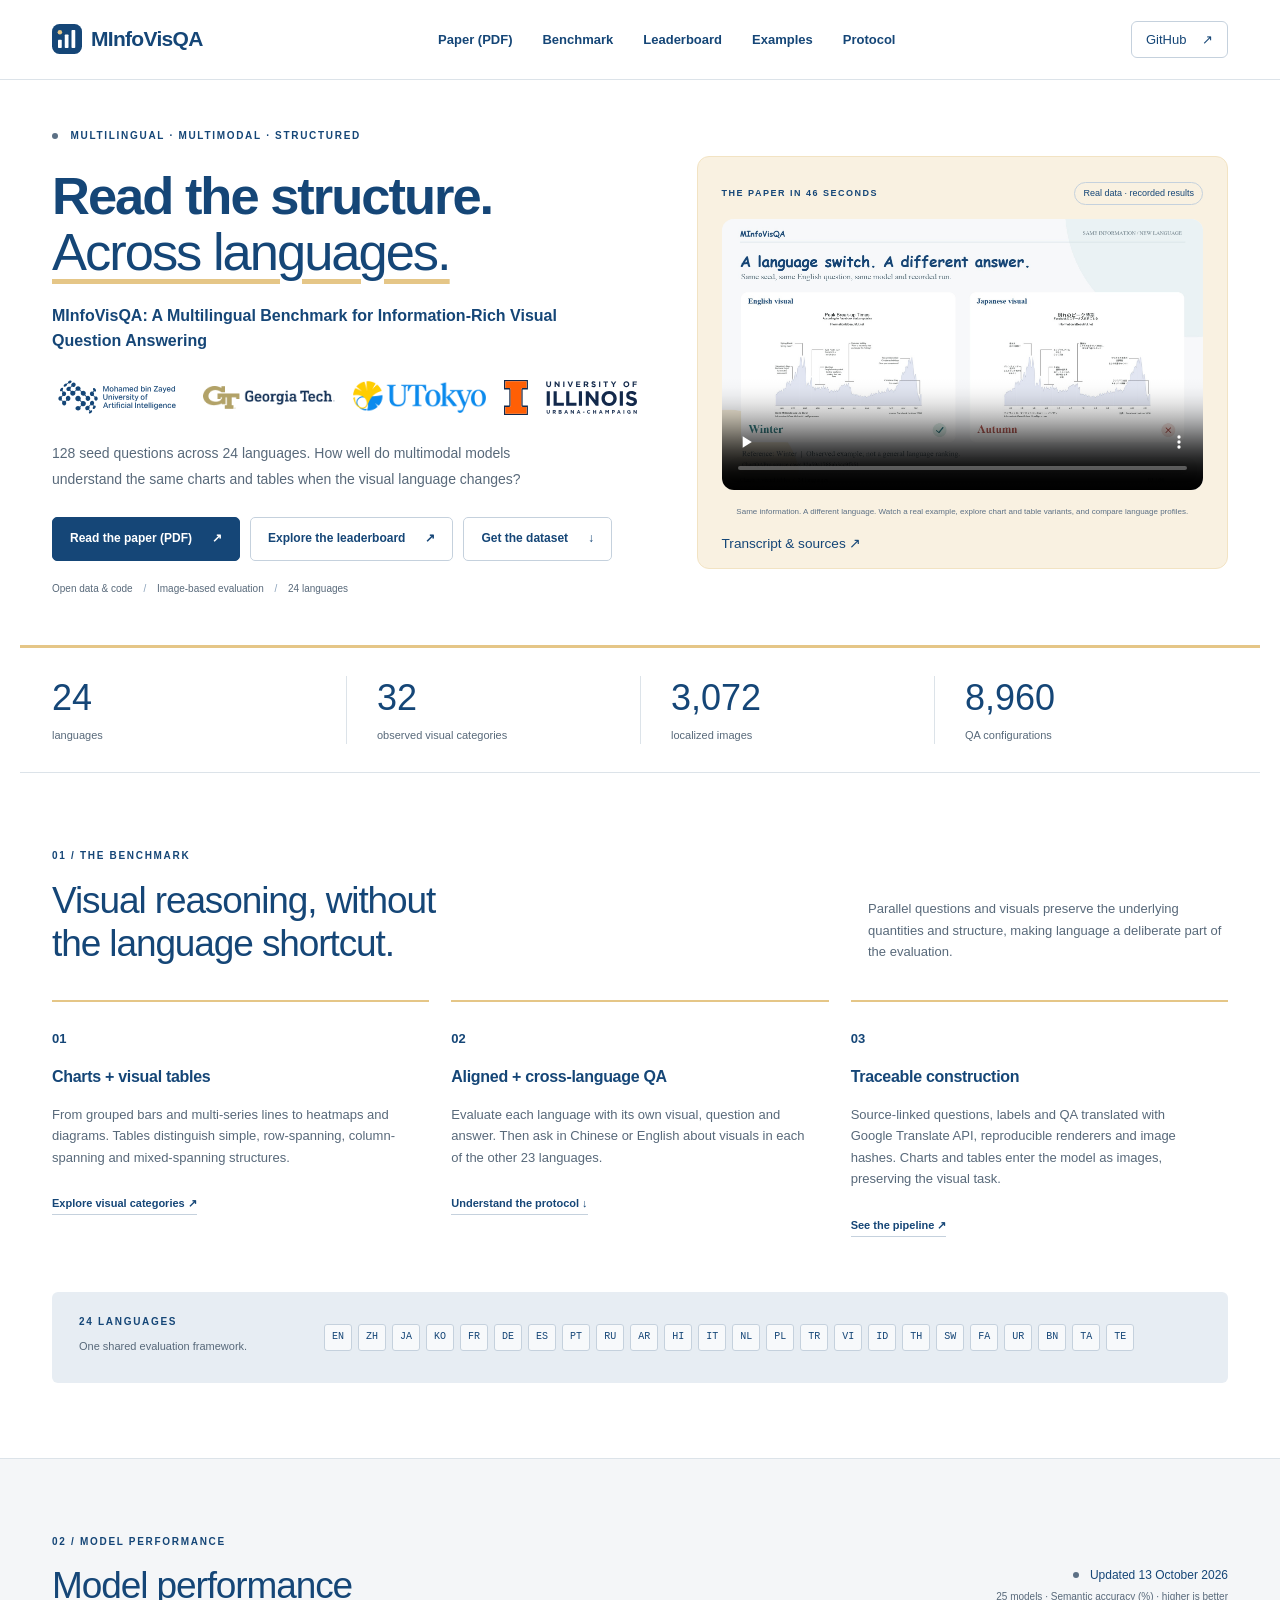
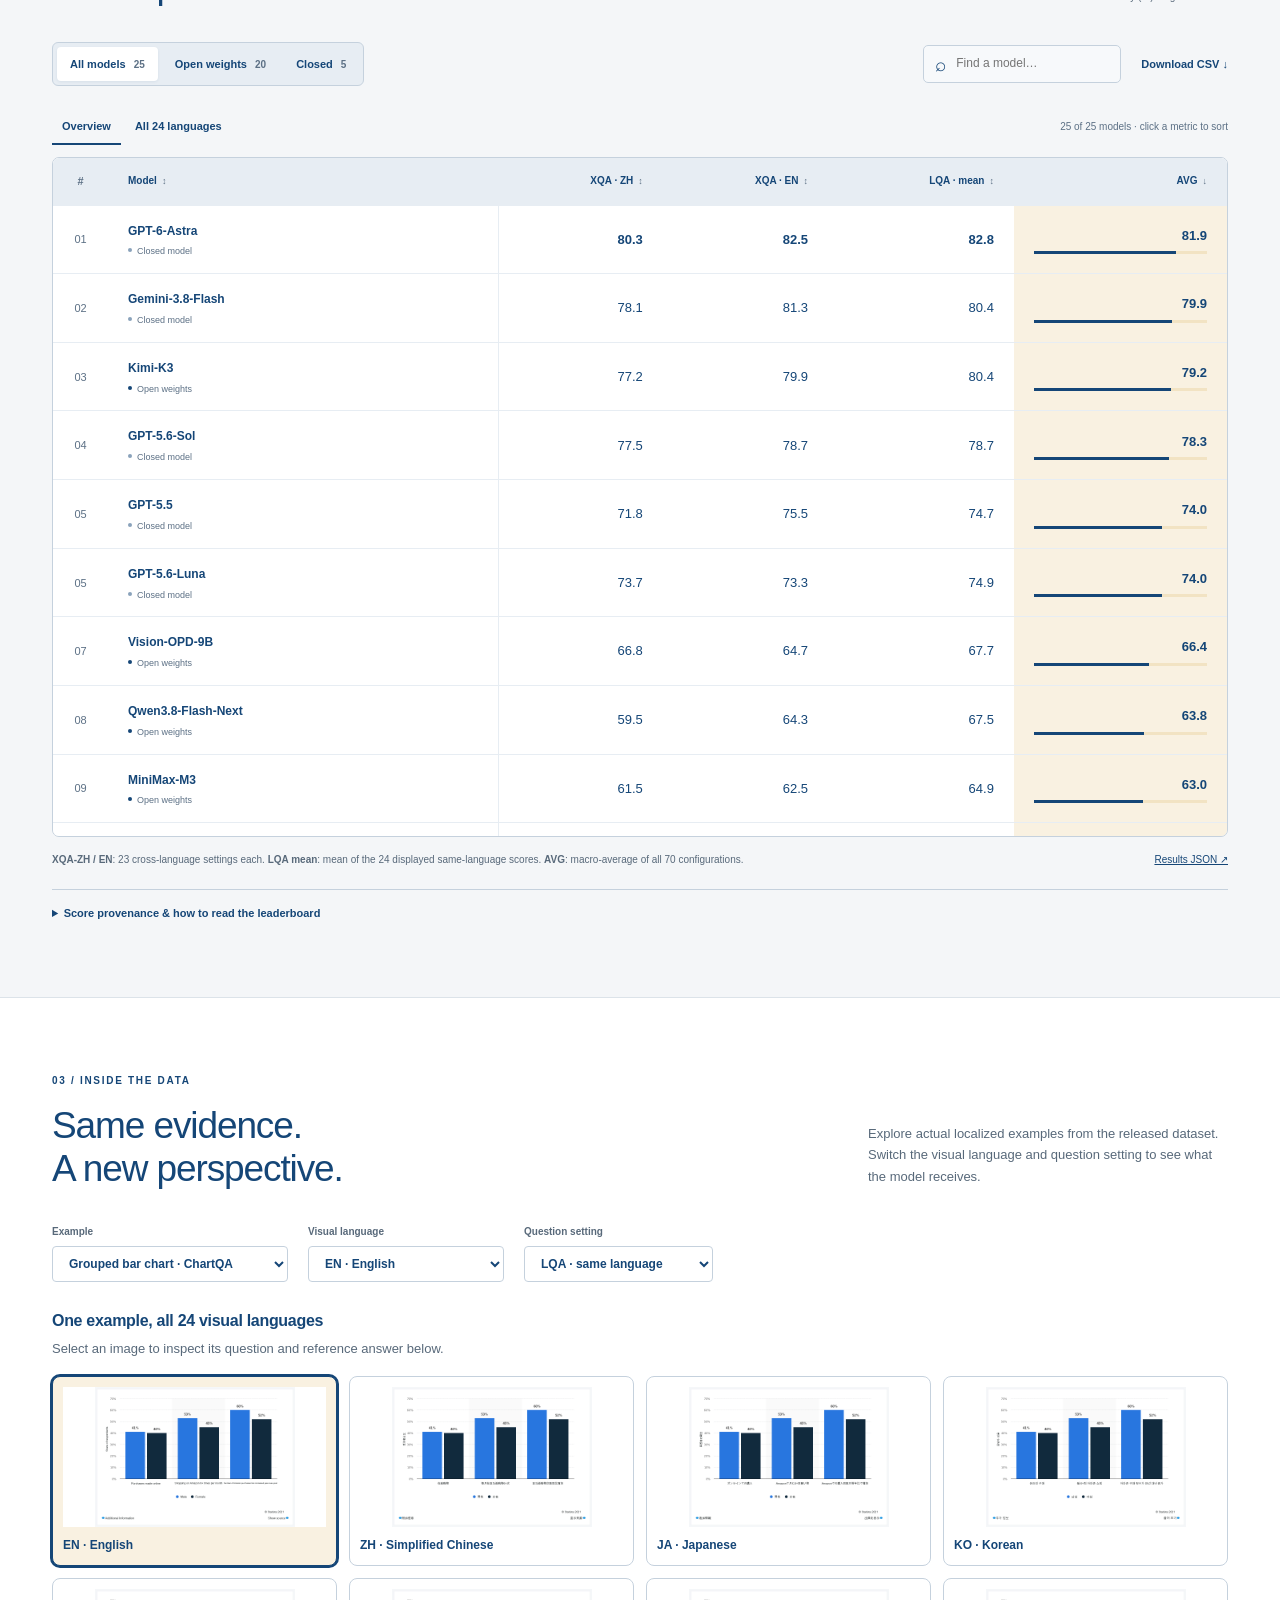
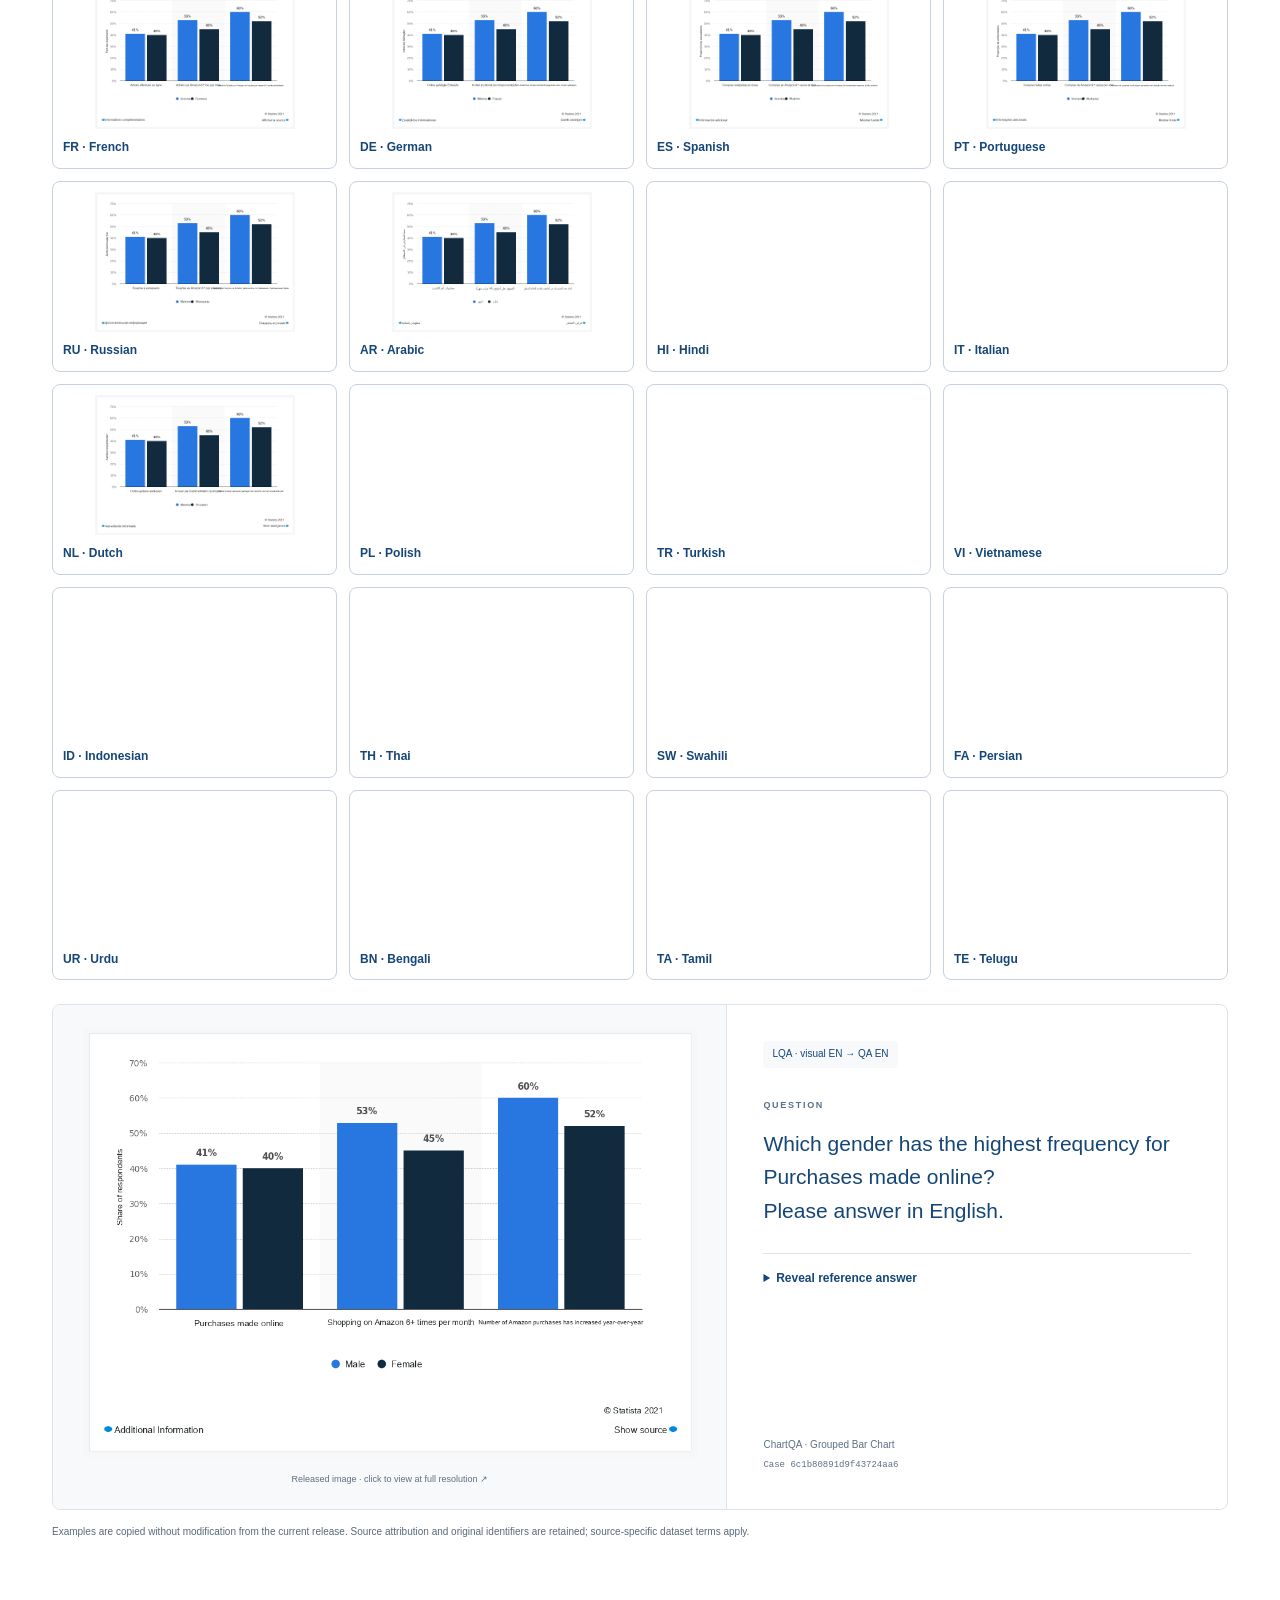
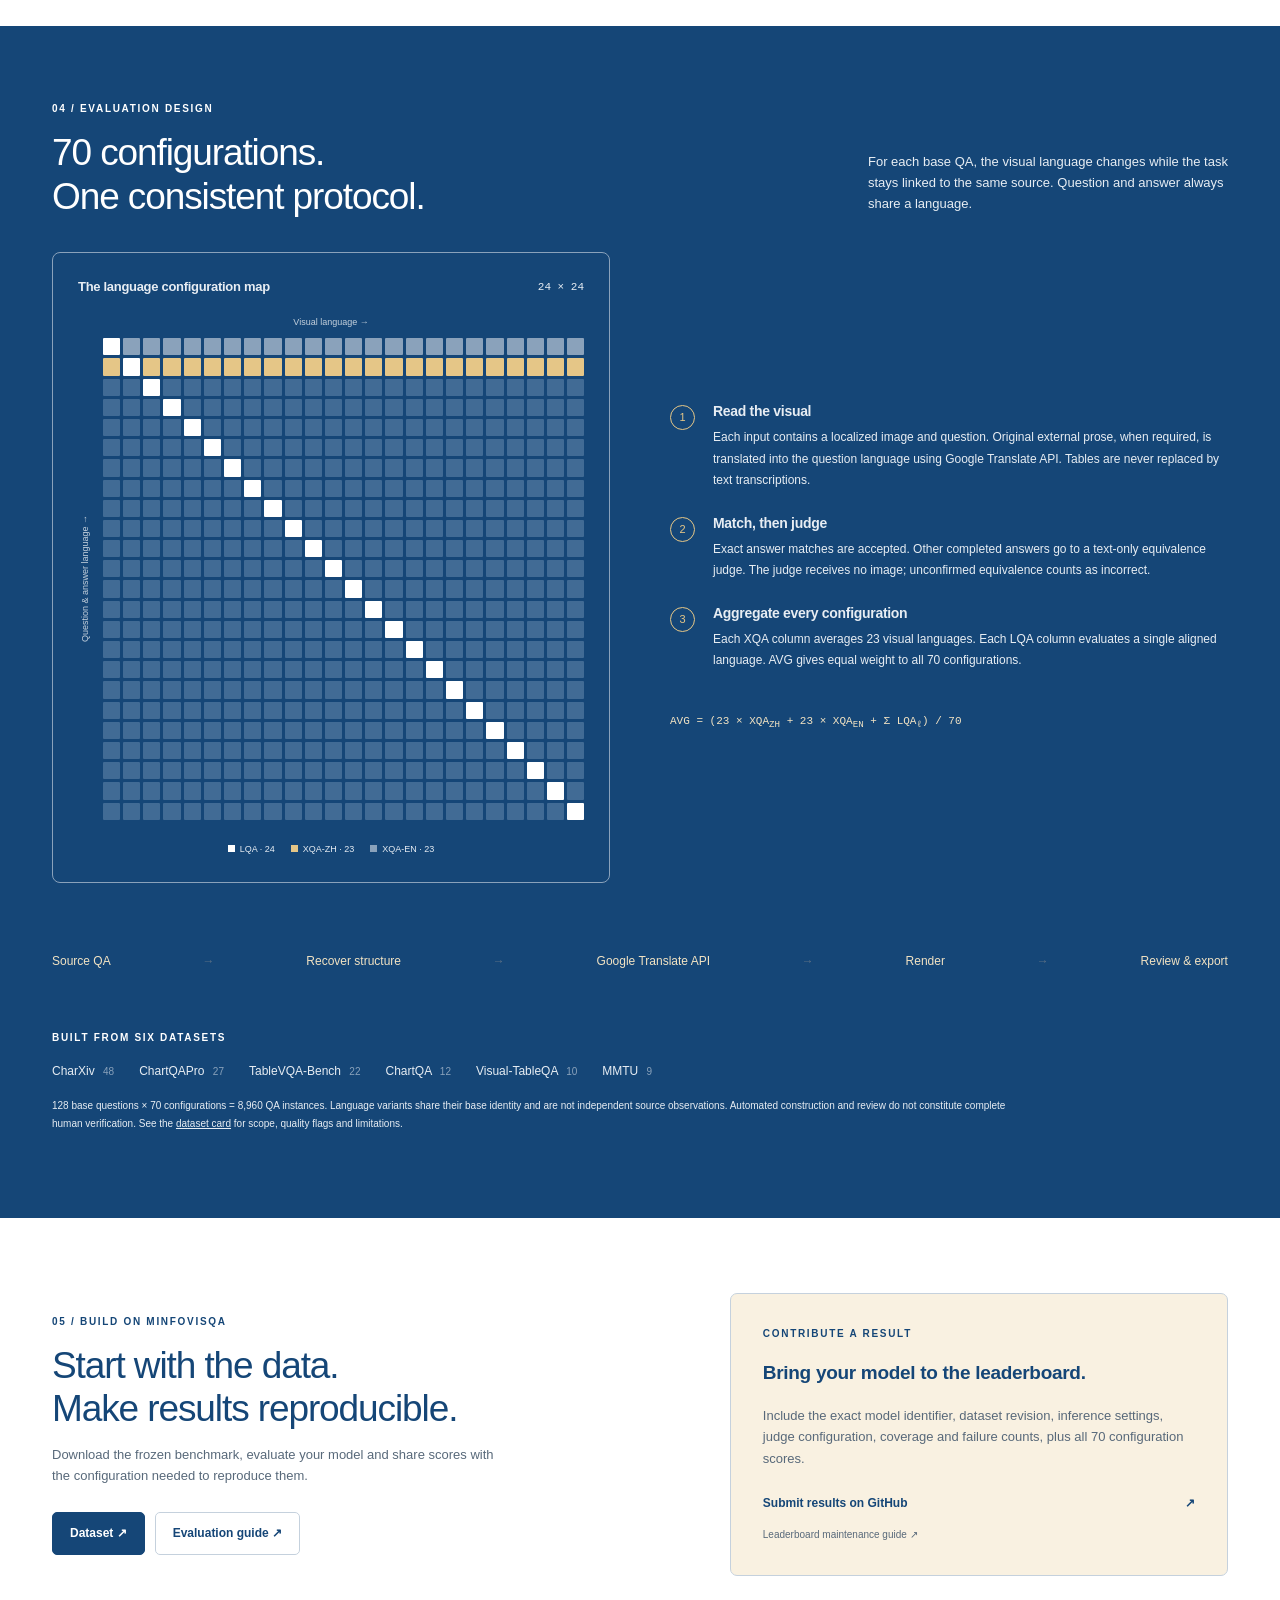
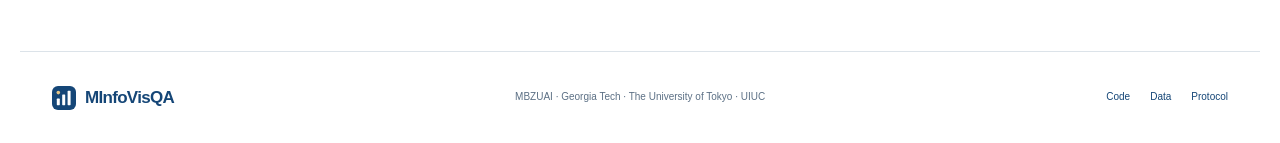
==== commit fd486993: "Publish paper PDF and link it from project homepage" ====
--- a/site/index.html
+++ b/site/index.html
@@ -14,7 +14,7 @@
 <a class="skip" href="#main">Skip to content</a>
 <header class="header"><nav class="wrap nav" aria-label="Main navigation">
   <a class="brand" href="#"><img src="assets/mark.svg" width="30" height="30" alt="">MInfoVis<span>QA</span></a>
-  <div class="nav-links"><a href="#benchmark">Benchmark</a><a href="#leaderboard">Leaderboard</a><a href="#examples">Examples</a><a href="#protocol">Protocol</a></div>
+  <div class="nav-links"><a href="assets/paper/MInfoVisQA_2026.pdf">Paper (PDF)</a><a href="#benchmark">Benchmark</a><a href="#leaderboard">Leaderboard</a><a href="#examples">Examples</a><a href="#protocol">Protocol</a></div>
   <a class="nav-code" href="https://github.com/arnodjiang/MInfoVisQA">GitHub <span aria-hidden="true">↗</span></a>
 </nav></header>
 <main id="main">
@@ -28,7 +28,7 @@
 <a href="https://www.u-tokyo.ac.jp/"><img src="assets/utokyo-logo.png" alt="The University of Tokyo"></a>
 <a href="https://illinois.edu/"><img src="assets/illinois-logo.svg" alt="University of Illinois Urbana-Champaign"></a></div>
     <p class="hero-desc">128 seed questions across 24 languages. How well do multimodal models understand the same charts and tables when the visual language changes?</p>
-    <div class="actions"><a class="button primary" href="#leaderboard">Explore the leaderboard <span aria-hidden="true">↗</span></a><a class="button" href="https://huggingface.co/datasets/arnodjiang/MInfoVisQA">Get the dataset <span aria-hidden="true">↓</span></a></div>
+    <div class="actions"><a class="button primary" href="assets/paper/MInfoVisQA_2026.pdf">Read the paper (PDF) <span aria-hidden="true">↗</span></a><a class="button" href="#leaderboard">Explore the leaderboard <span aria-hidden="true">↗</span></a><a class="button" href="https://huggingface.co/datasets/arnodjiang/MInfoVisQA">Get the dataset <span aria-hidden="true">↓</span></a></div>
     <div class="hero-note">Open data & code <span> / </span> Image-based evaluation <span> / </span> 24 languages</div>
   </div>
   <figure class="hero-art demo-player" id="demo">
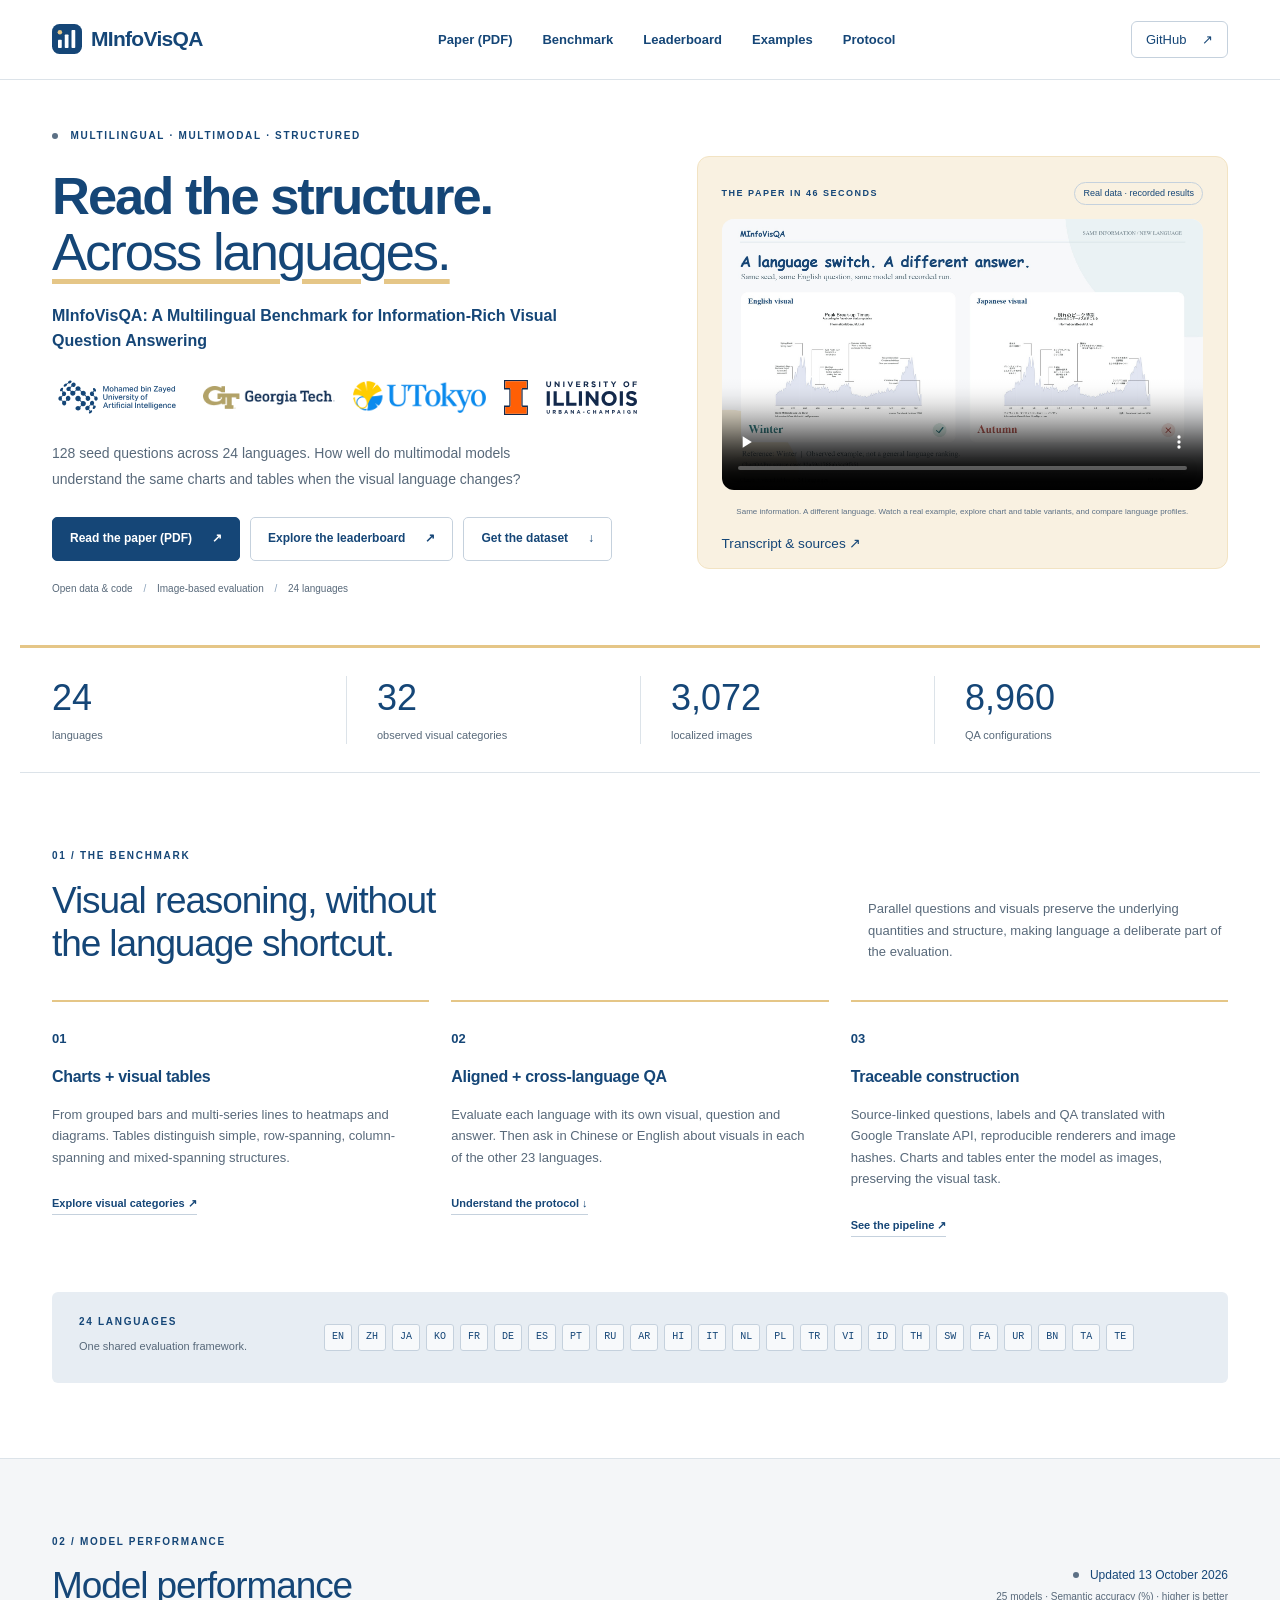
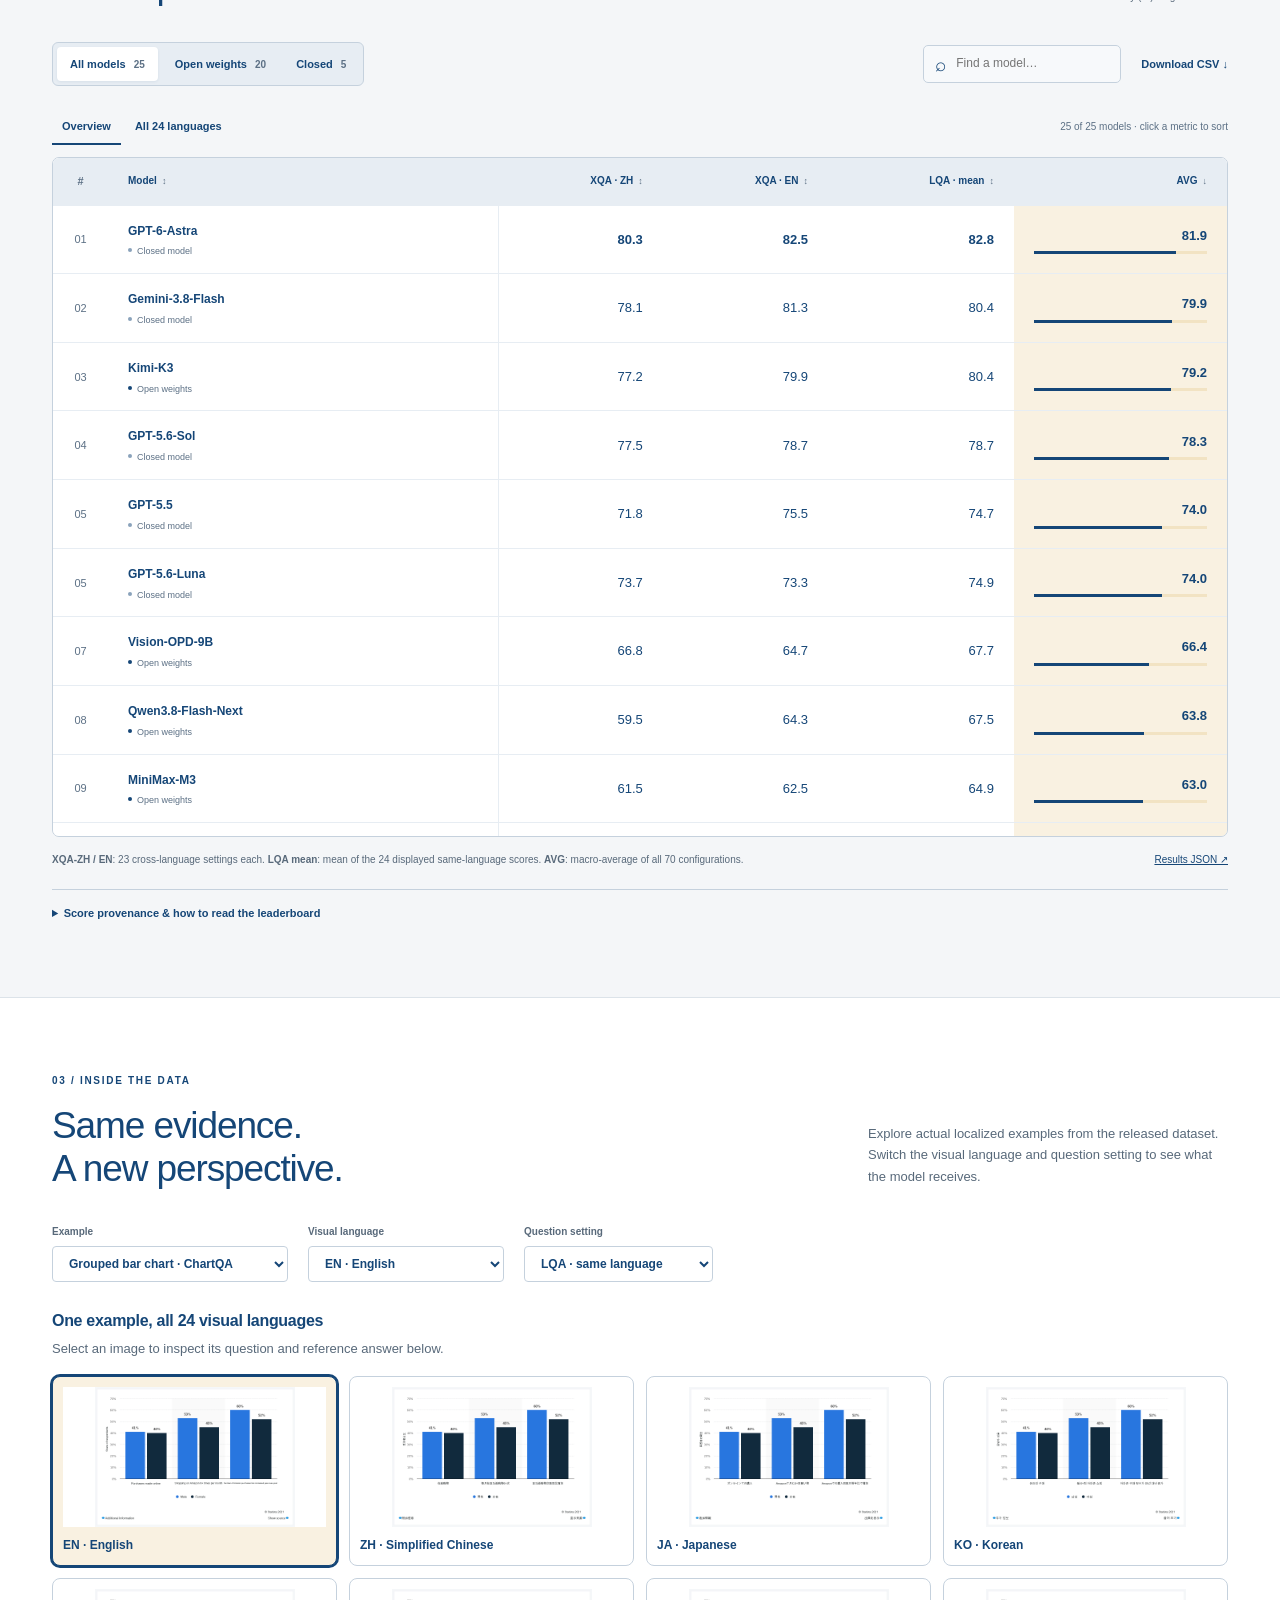
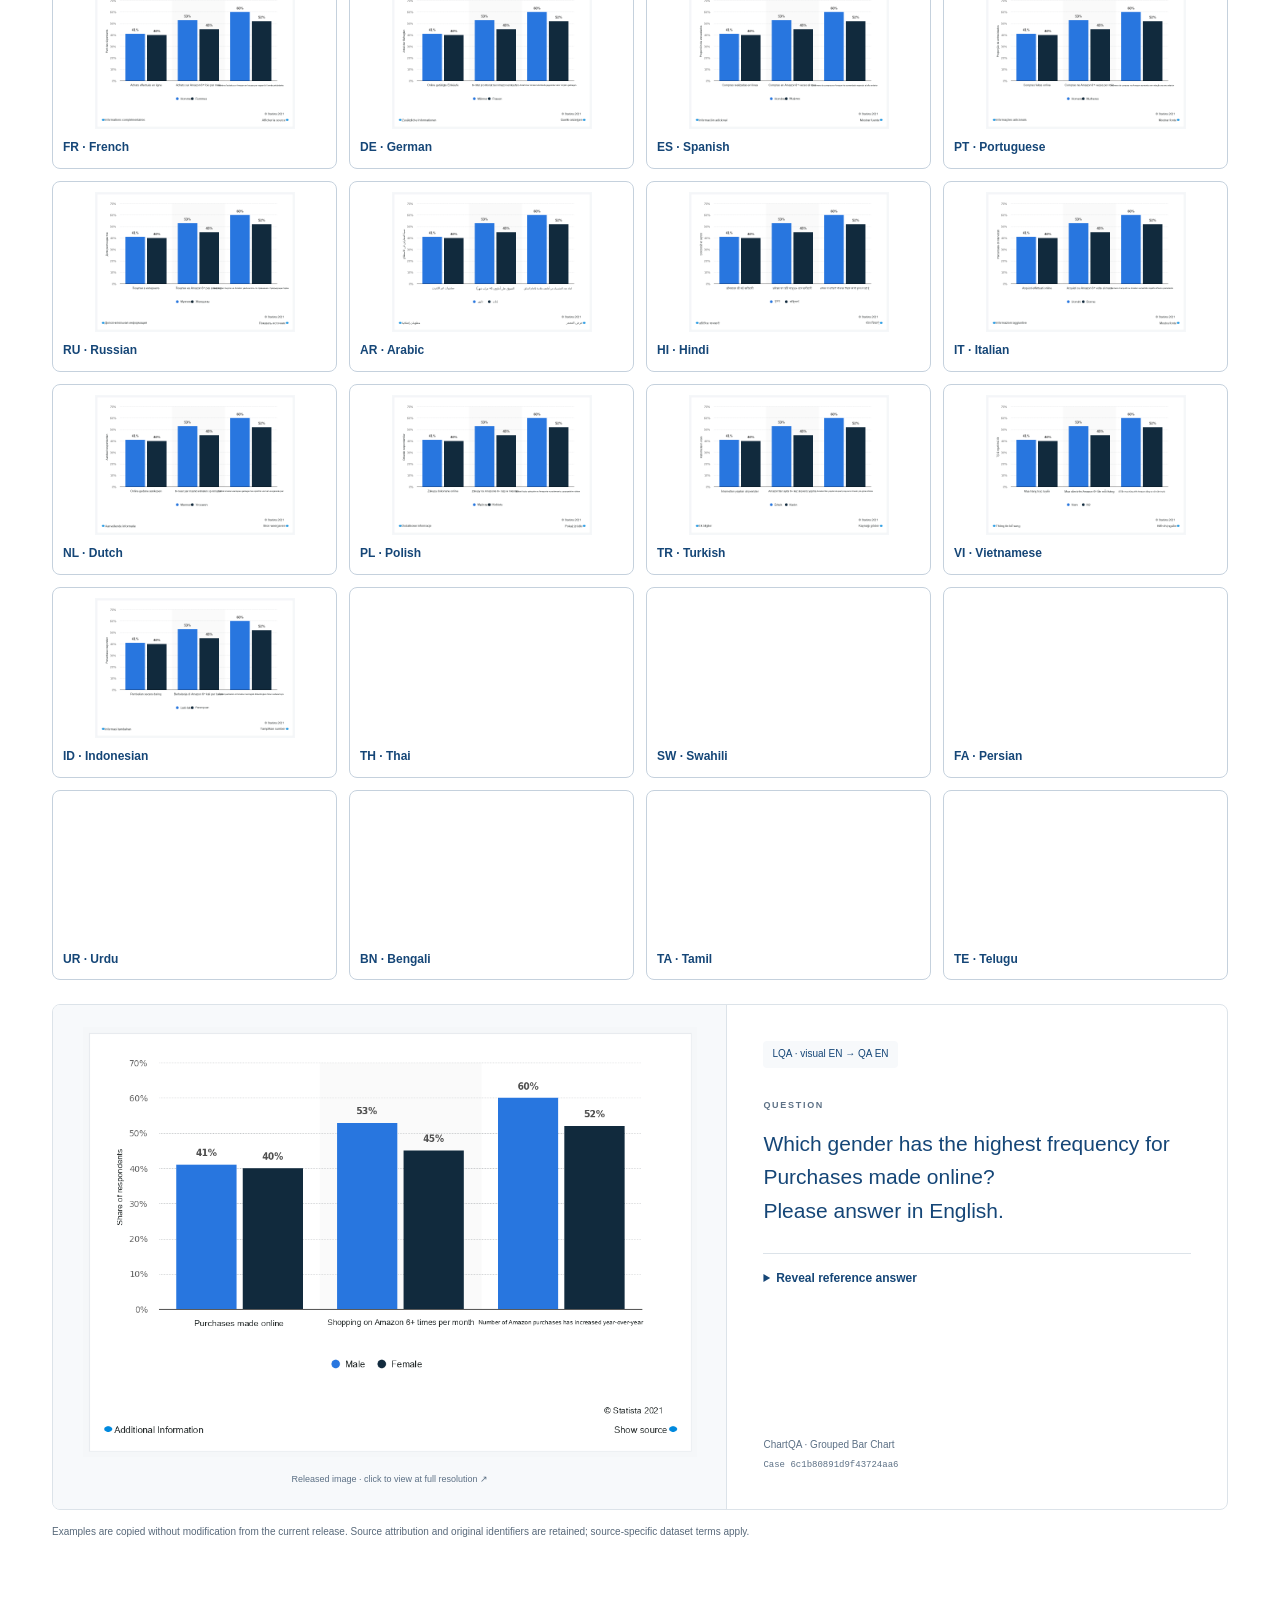
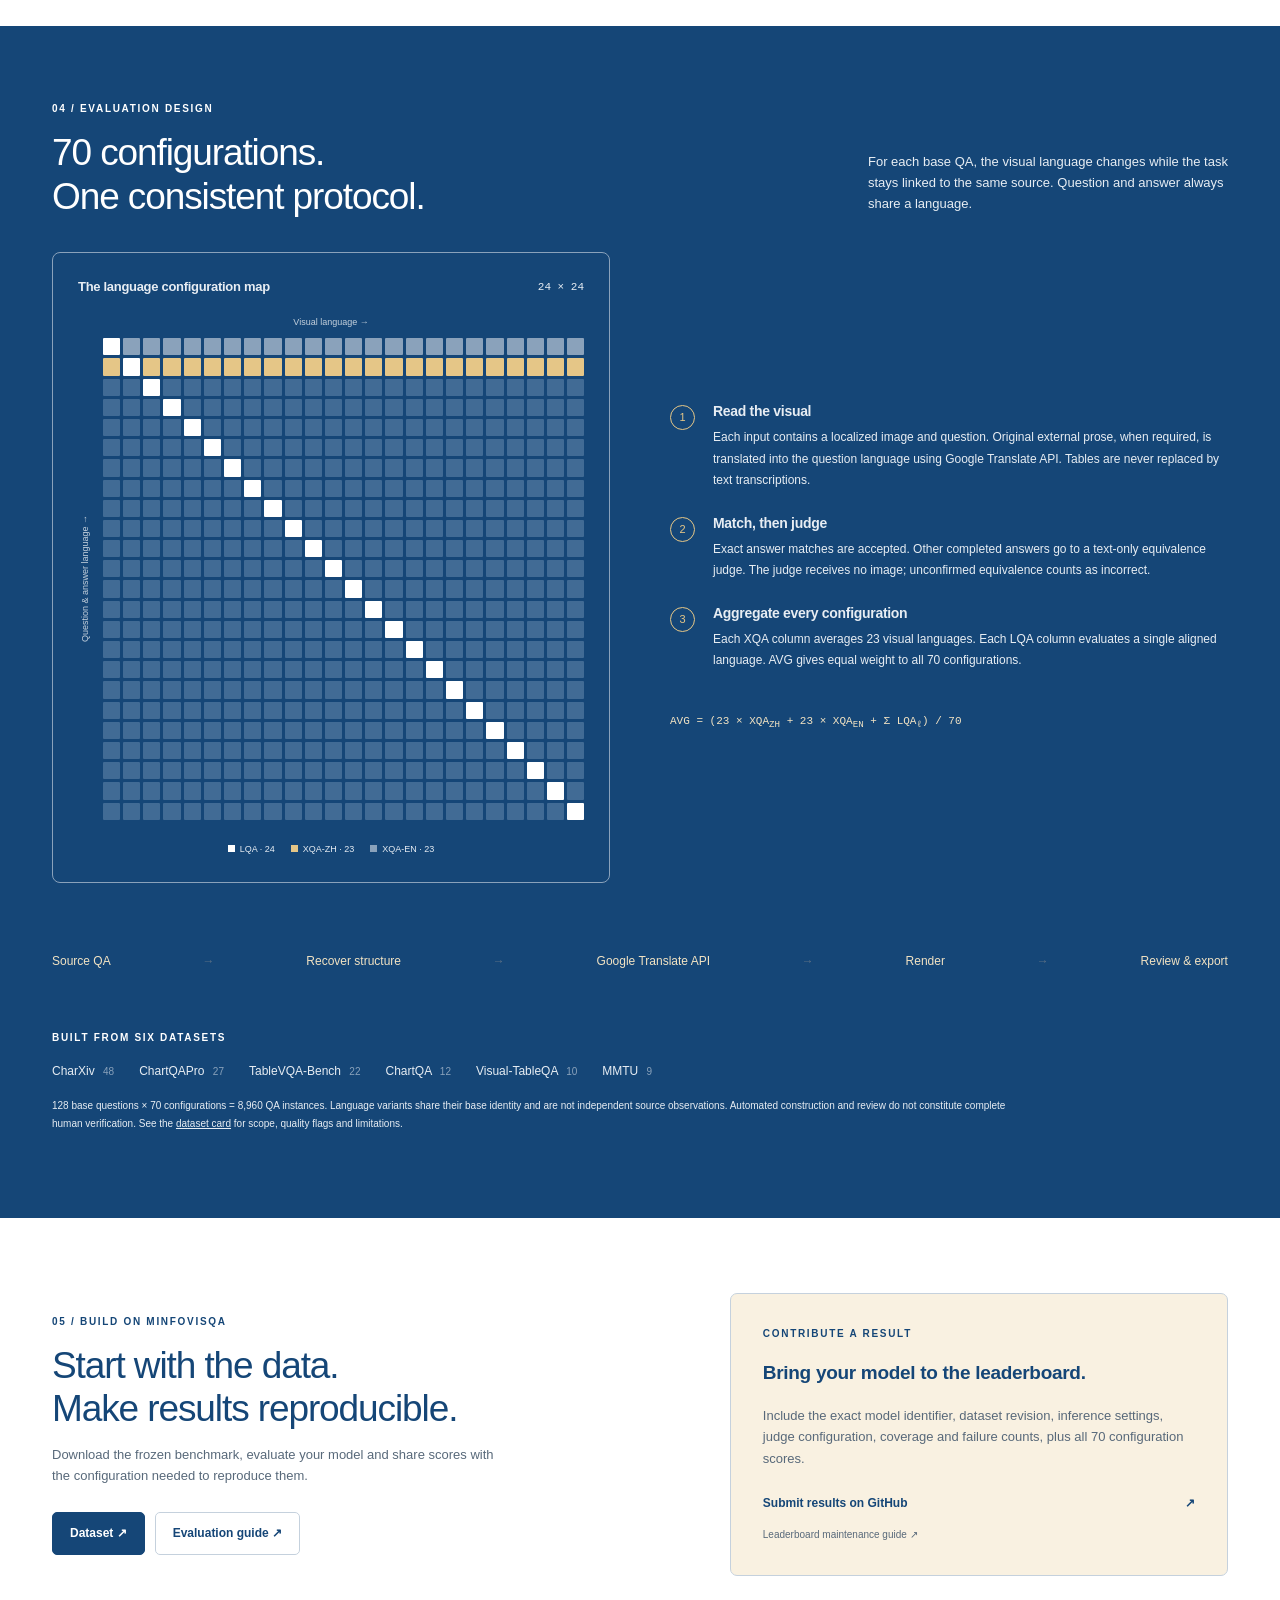
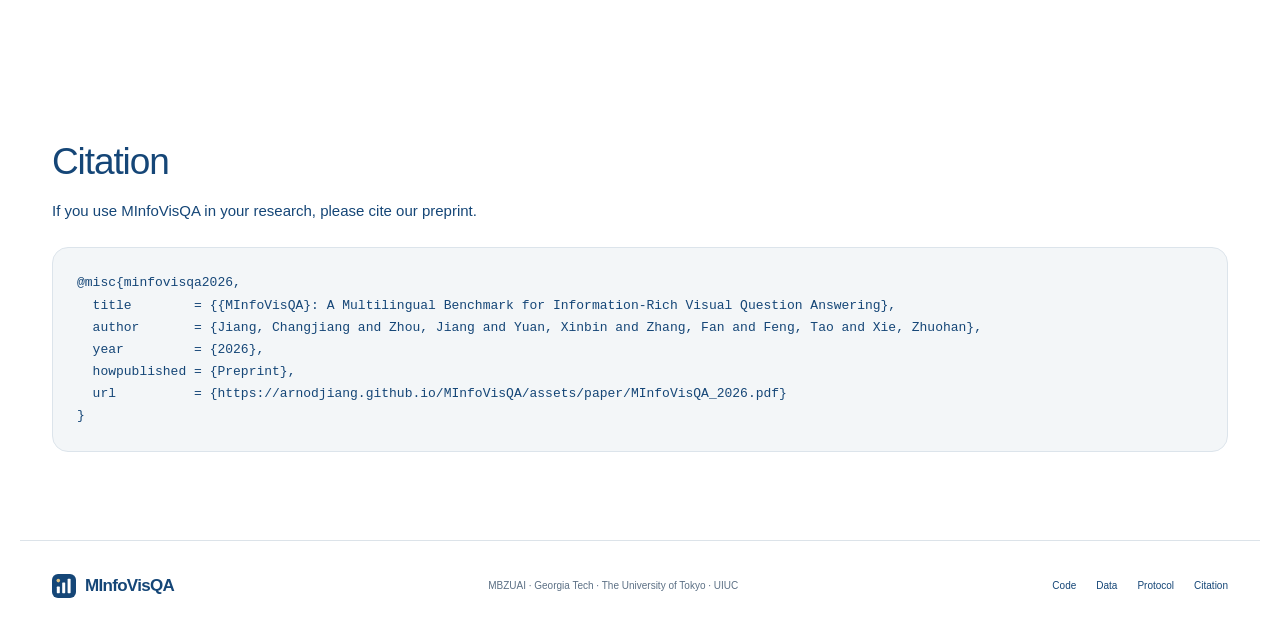
==== commit 80435ae6: "Add preprint citation to homepage and README" ====
--- a/site/index.html
+++ b/site/index.html
@@ -8,7 +8,7 @@
   <meta property="og:description" content="24 languages. Charts and visual tables. One shared evaluation framework.">
   <meta property="og:type" content="website"><meta property="og:url" content="https://arnodjiang.github.io/MInfoVisQA/">
   <meta name="theme-color" content="#154677"><link rel="icon" href="assets/mark.svg" type="image/svg+xml">
-  <link rel="stylesheet" href="styles.css?v=20261013-logos"><script src="app.js?v=20261013-audit" defer></script>
+  <link rel="stylesheet" href="styles.css?v=20261021-citation"><script src="app.js?v=20261013-audit" defer></script>
 </head>
 <body>
 <a class="skip" href="#main">Skip to content</a>
@@ -83,7 +83,18 @@
   <div class="sources"><span class="eyebrow">BUILT FROM SIX DATASETS</span><div><a href="https://huggingface.co/datasets/princeton-nlp/CharXiv">CharXiv <small>48</small></a><a href="https://huggingface.co/datasets/ahmed-masry/ChartQAPro">ChartQAPro <small>27</small></a><a href="https://huggingface.co/datasets/terryoo/TableVQA-Bench">TableVQA-Bench <small>22</small></a><a href="https://huggingface.co/datasets/HuggingFaceM4/ChartQA">ChartQA <small>12</small></a><a href="https://huggingface.co/datasets/AI-4-Everyone/Visual-TableQA">Visual-TableQA <small>10</small></a><a href="https://huggingface.co/datasets/MMTU-benchmark/MMTU">MMTU <small>9</small></a></div><p>128 base questions × 70 configurations = 8,960 QA instances. Language variants share their base identity and are not independent source observations. Automated construction and review do not constitute complete human verification. See the <a href="https://huggingface.co/datasets/arnodjiang/MInfoVisQA#quality-and-limitations">dataset card</a> for scope, quality flags and limitations.</p></div>
 </div></section>
 <section id="resources" class="wrap section resources"><div><span class="eyebrow">05 / BUILD ON MINFOVISQA</span><h2>Start with the data.<br>Make results reproducible.</h2><p>Download the frozen benchmark, evaluate your model and share scores with the configuration needed to reproduce them.</p><div class="actions"><a class="button primary" href="https://huggingface.co/datasets/arnodjiang/MInfoVisQA">Dataset ↗</a><a class="button" href="https://github.com/arnodjiang/MInfoVisQA/blob/main/docs/SERVER_MIGRATION.md">Evaluation guide ↗</a></div></div><div class="resource-card"><span class="eyebrow">CONTRIBUTE A RESULT</span><h3>Bring your model to the leaderboard.</h3><p>Include the exact model identifier, dataset revision, inference settings, judge configuration, coverage and failure counts, plus all 70 configuration scores.</p><a href="https://github.com/arnodjiang/MInfoVisQA/issues/new?template=leaderboard_result.yml">Submit results on GitHub <span aria-hidden="true">↗</span></a><a class="secondary-link" href="https://github.com/arnodjiang/MInfoVisQA/blob/main/docs/WEBSITE.md">Leaderboard maintenance guide ↗</a></div></section>
+<section id="citation" class="wrap section">
+  <h2>Citation</h2>
+  <p>If you use MInfoVisQA in your research, please cite our preprint.</p>
+  <pre class="citation-code"><code>@misc{minfovisqa2026,
+  title        = {{MInfoVisQA}: A Multilingual Benchmark for Information-Rich Visual Question Answering},
+  author       = {Jiang, Changjiang and Zhou, Jiang and Yuan, Xinbin and Zhang, Fan and Feng, Tao and Xie, Zhuohan},
+  year         = {2026},
+  howpublished = {Preprint},
+  url          = {https://arnodjiang.github.io/MInfoVisQA/assets/paper/MInfoVisQA_2026.pdf}
+}</code></pre>
+</section>
 </main>
-<footer class="wrap footer"><a class="brand" href="#"><img src="assets/mark.svg" width="24" height="24" alt="">MInfoVis<span>QA</span></a><p class="footer-affiliation">MBZUAI · Georgia Tech · The University of Tokyo · UIUC</p><div><a href="https://github.com/arnodjiang/MInfoVisQA">Code</a><a href="https://huggingface.co/datasets/arnodjiang/MInfoVisQA">Data</a><a href="#protocol">Protocol</a></div></footer>
+<footer class="wrap footer"><a class="brand" href="#"><img src="assets/mark.svg" width="24" height="24" alt="">MInfoVis<span>QA</span></a><p class="footer-affiliation">MBZUAI · Georgia Tech · The University of Tokyo · UIUC</p><div><a href="https://github.com/arnodjiang/MInfoVisQA">Code</a><a href="https://huggingface.co/datasets/arnodjiang/MInfoVisQA">Data</a><a href="#protocol">Protocol</a><a href="#citation">Citation</a></div></footer>
 <dialog id="model-dialog"><button class="dialog-close" aria-label="Close model details">×</button><span class="eyebrow">EVALUATION RECORD</span><h2 id="model-title"></h2><div id="model-details"></div><form method="dialog"><button class="button">Close</button></form></dialog>
 </body></html>
--- a/site/styles.css
+++ b/site/styles.css
@@ -39,3 +39,5 @@
 .affiliation a{flex:1;min-width:0;padding:0;border:0;background:transparent}
 .affiliation img{width:100%;max-width:100%;height:44px;object-fit:contain}
 @media(max-width:480px){.affiliation{gap:10px}.affiliation img{height:32px}.affiliation a{padding:0}}
+
+.citation-code{margin-top:24px;padding:24px;background:#f3f6f8;border:1px solid #dce4eb;border-radius:16px;font-size:13px;line-height:1.7;white-space:pre-wrap;overflow-wrap:anywhere;color:#154677}
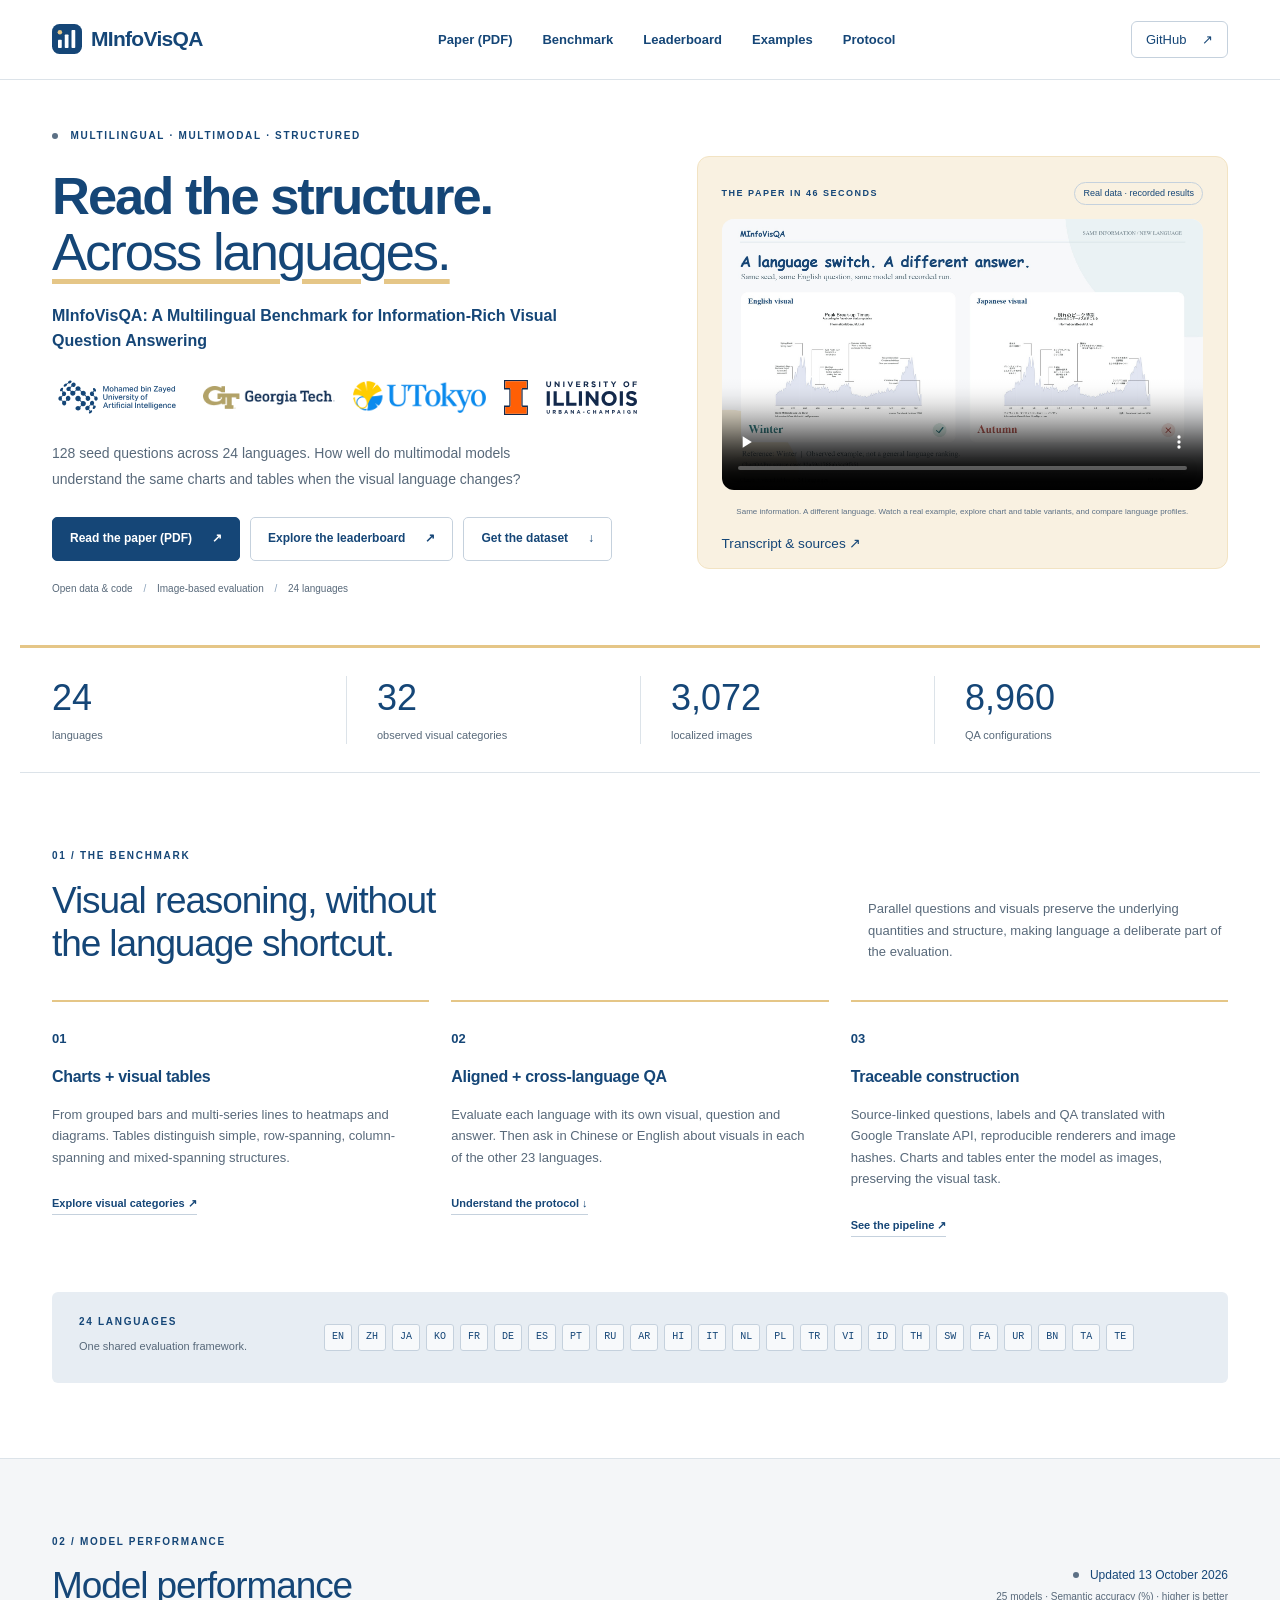
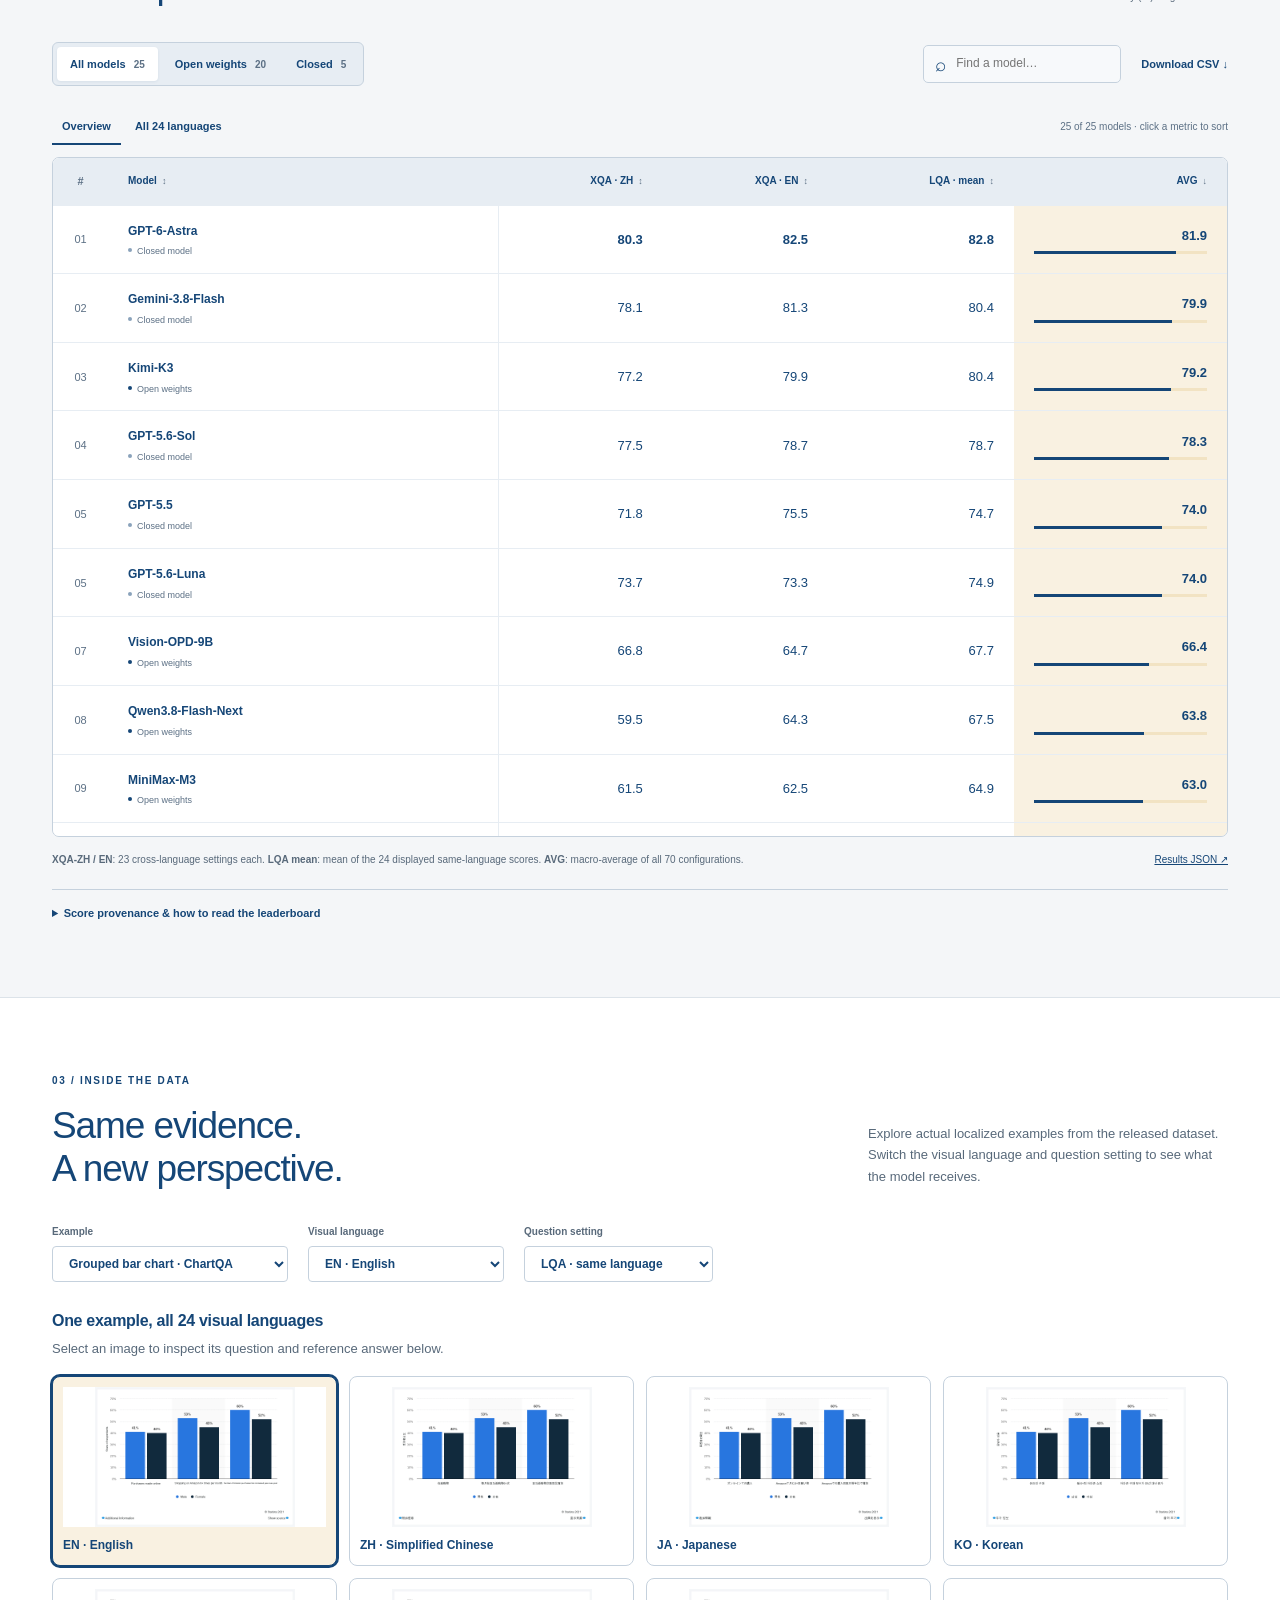
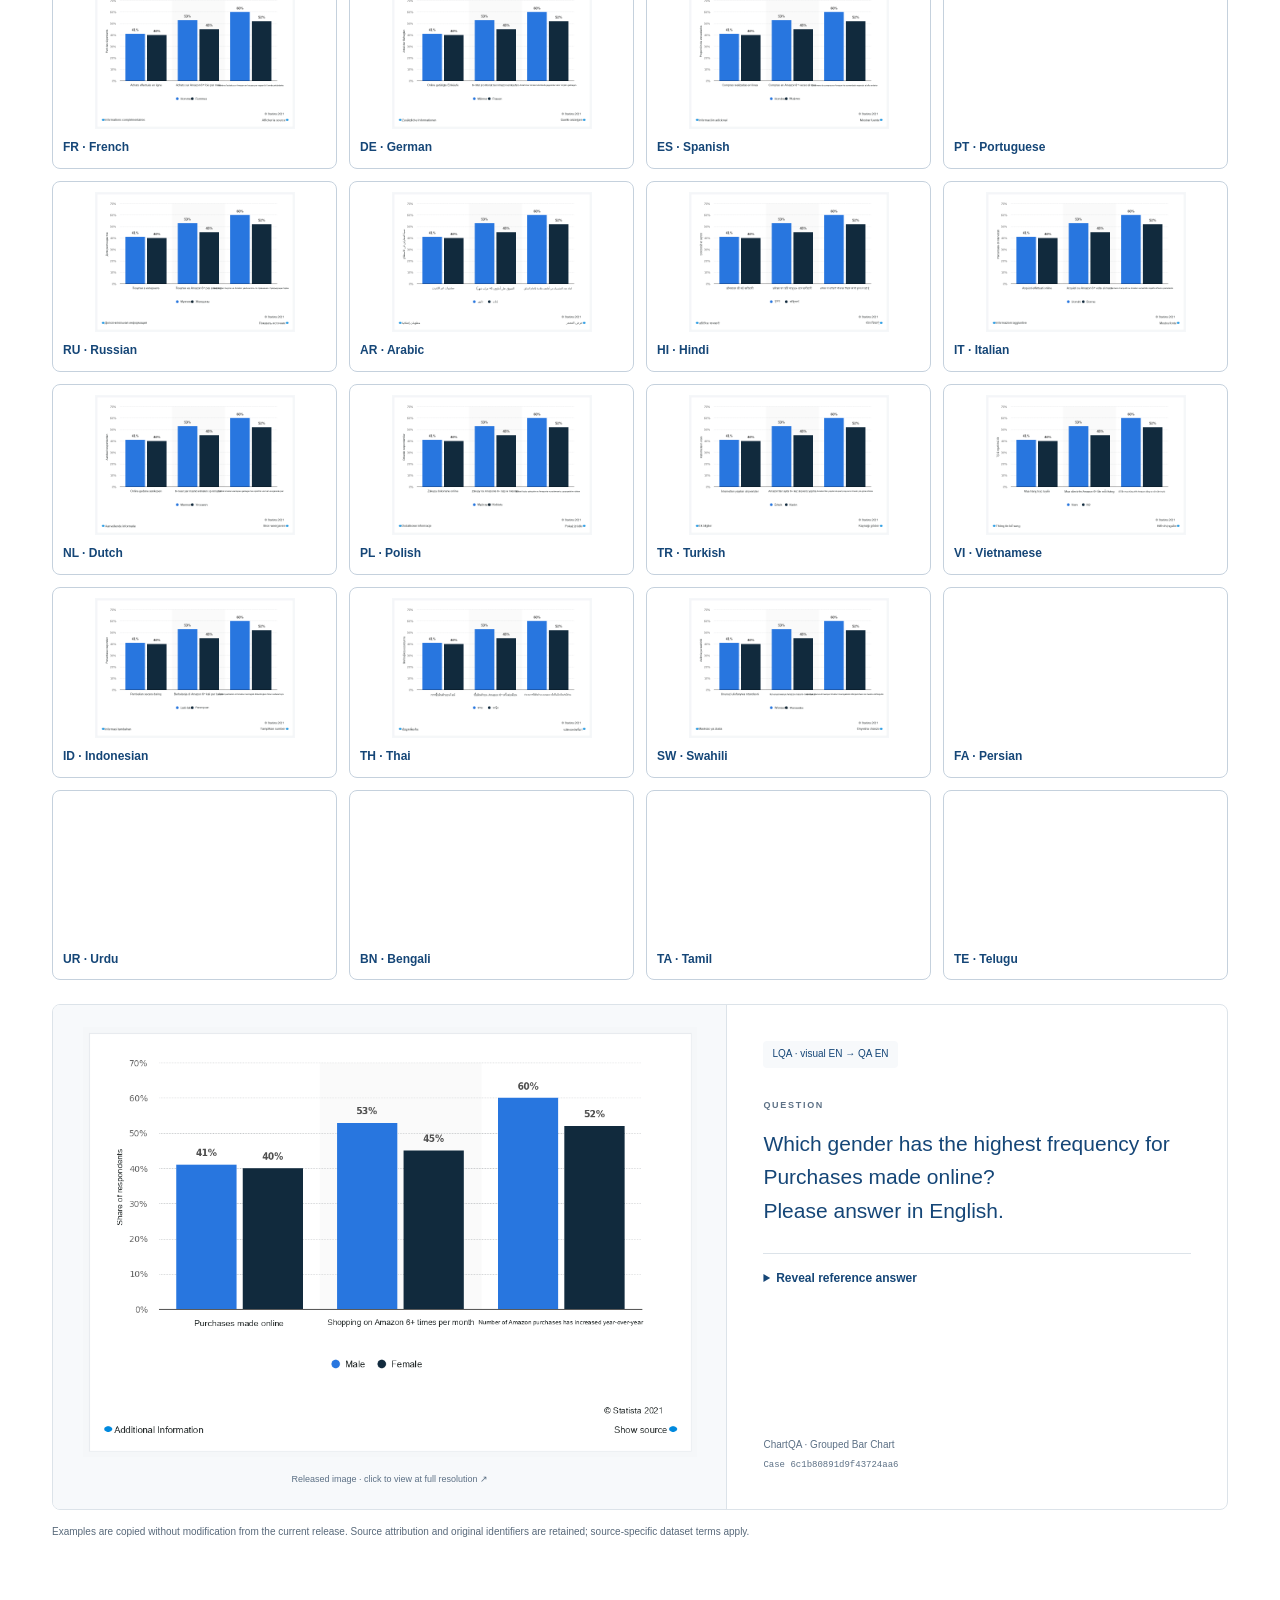
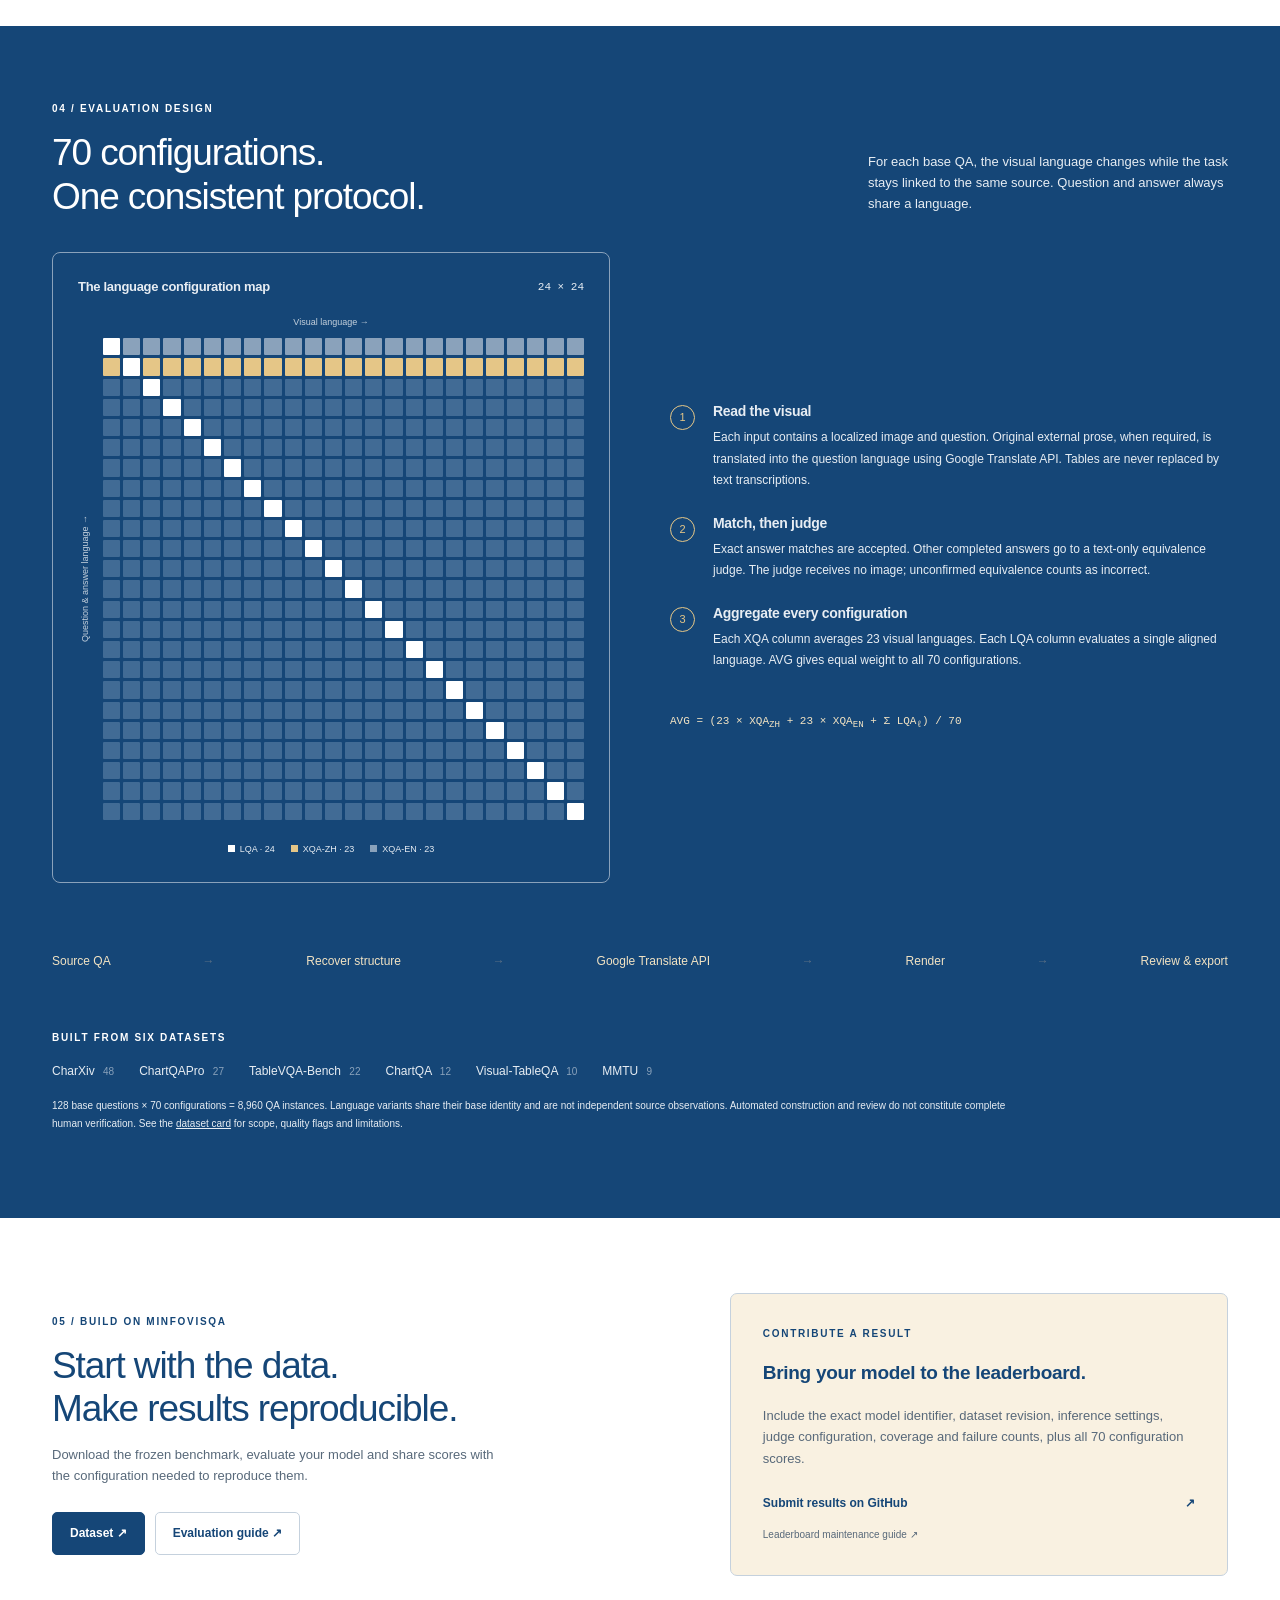
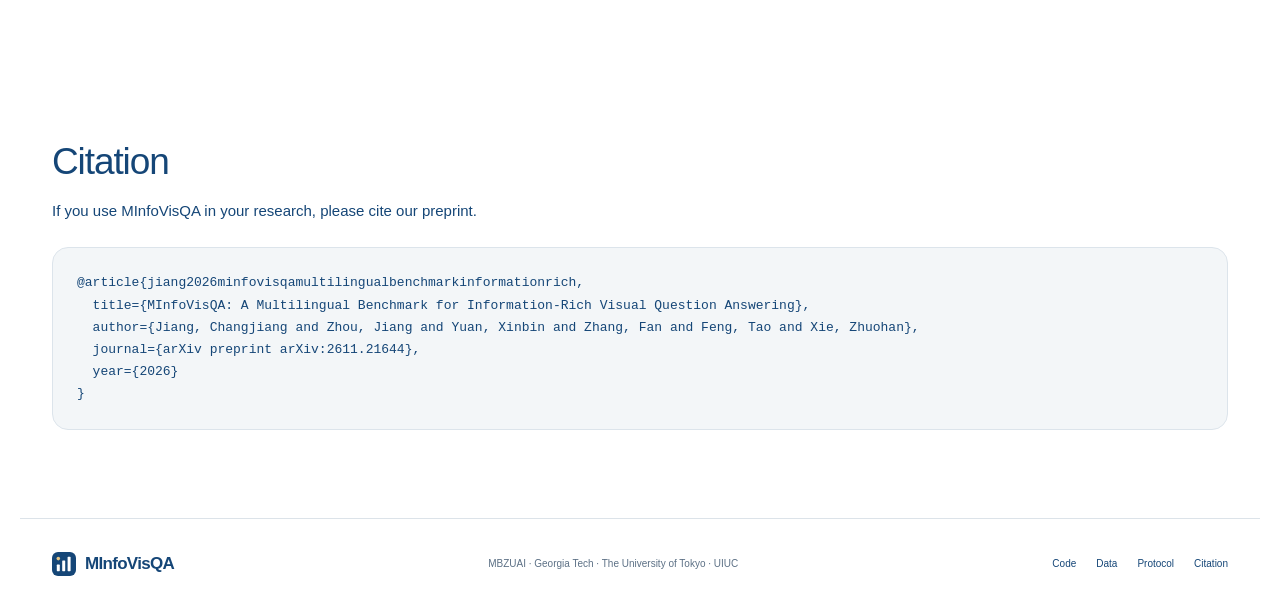
==== commit 33932d5c: "Use published arXiv article citation across public pages" ====
--- a/site/index.html
+++ b/site/index.html
@@ -86,12 +86,11 @@
 <section id="citation" class="wrap section">
   <h2>Citation</h2>
   <p>If you use MInfoVisQA in your research, please cite our preprint.</p>
-  <pre class="citation-code"><code>@misc{minfovisqa2026,
-  title        = {{MInfoVisQA}: A Multilingual Benchmark for Information-Rich Visual Question Answering},
-  author       = {Jiang, Changjiang and Zhou, Jiang and Yuan, Xinbin and Zhang, Fan and Feng, Tao and Xie, Zhuohan},
-  year         = {2026},
-  howpublished = {Preprint},
-  url          = {https://arnodjiang.github.io/MInfoVisQA/assets/paper/MInfoVisQA_2026.pdf}
+  <pre class="citation-code"><code>@article{jiang2026minfovisqamultilingualbenchmarkinformationrich,
+  title={MInfoVisQA: A Multilingual Benchmark for Information-Rich Visual Question Answering},
+  author={Jiang, Changjiang and Zhou, Jiang and Yuan, Xinbin and Zhang, Fan and Feng, Tao and Xie, Zhuohan},
+  journal={arXiv preprint arXiv:2611.21644},
+  year={2026}
 }</code></pre>
 </section>
 </main>
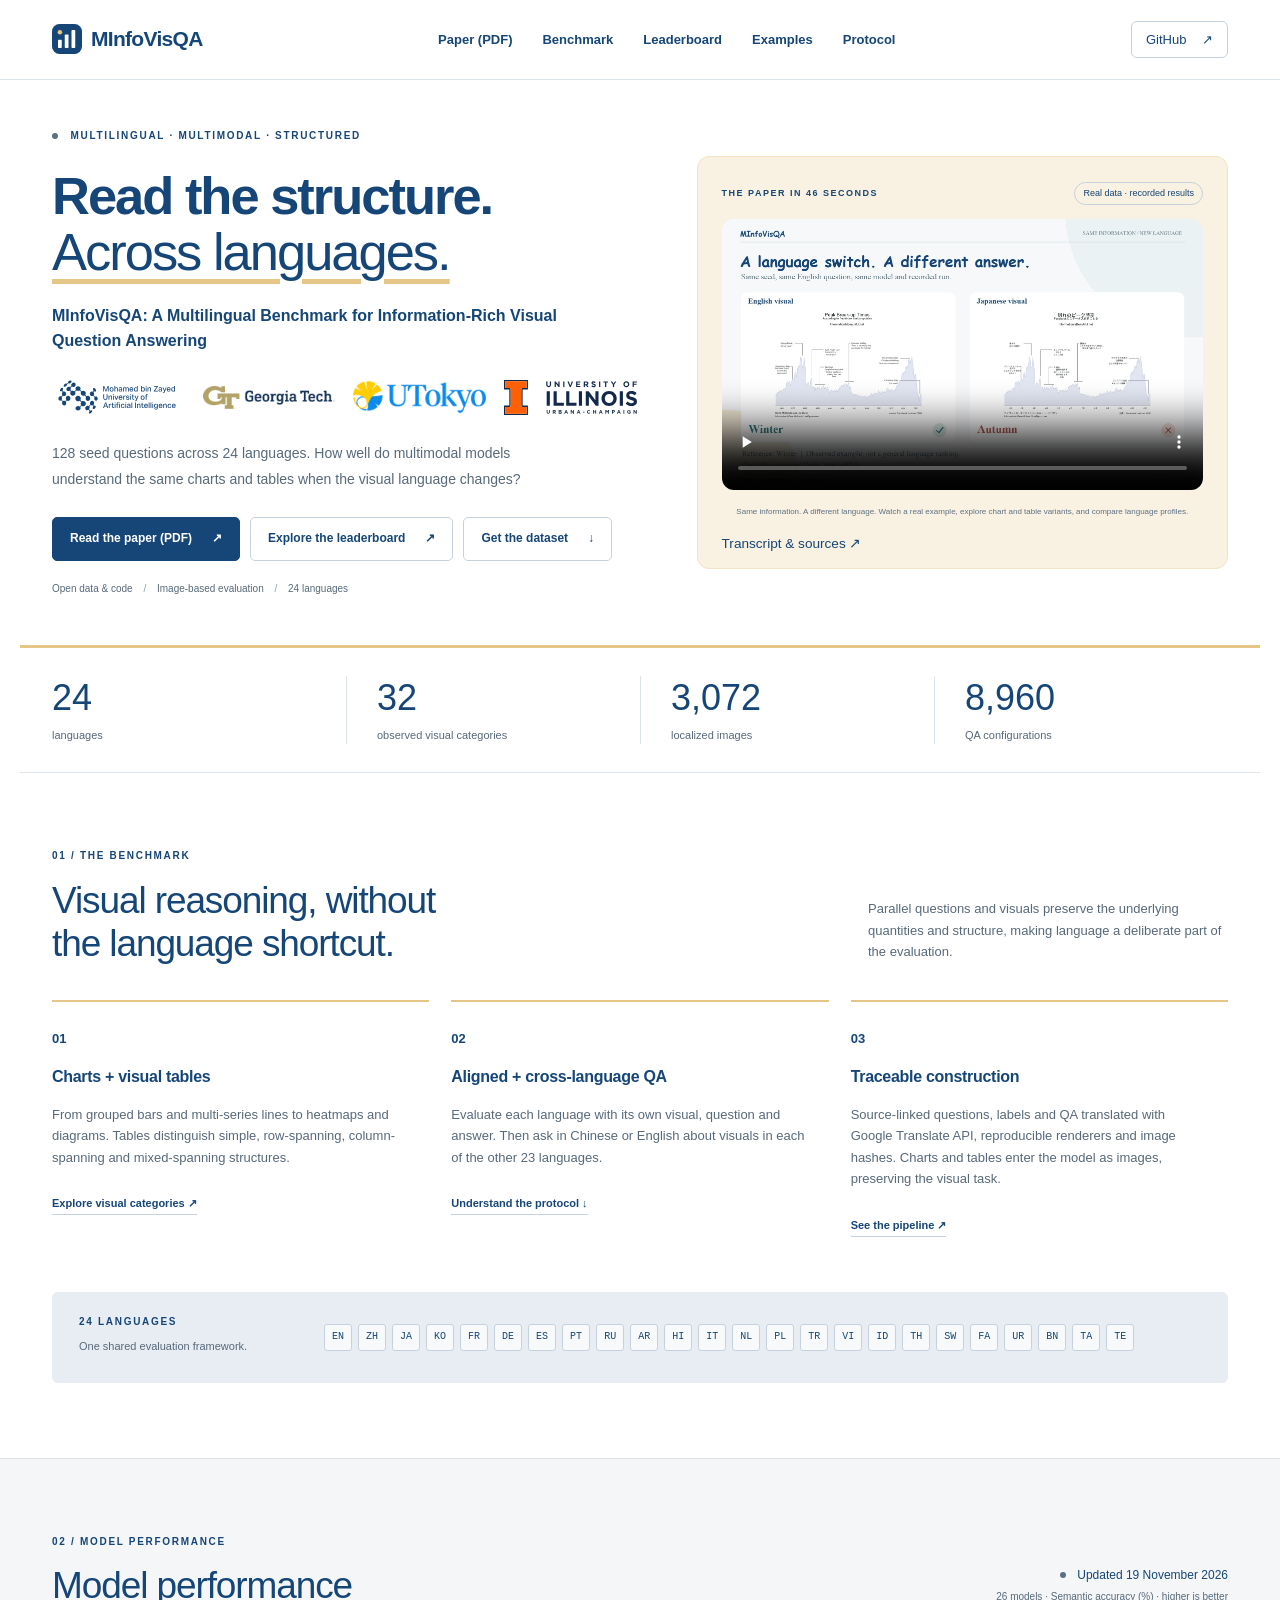
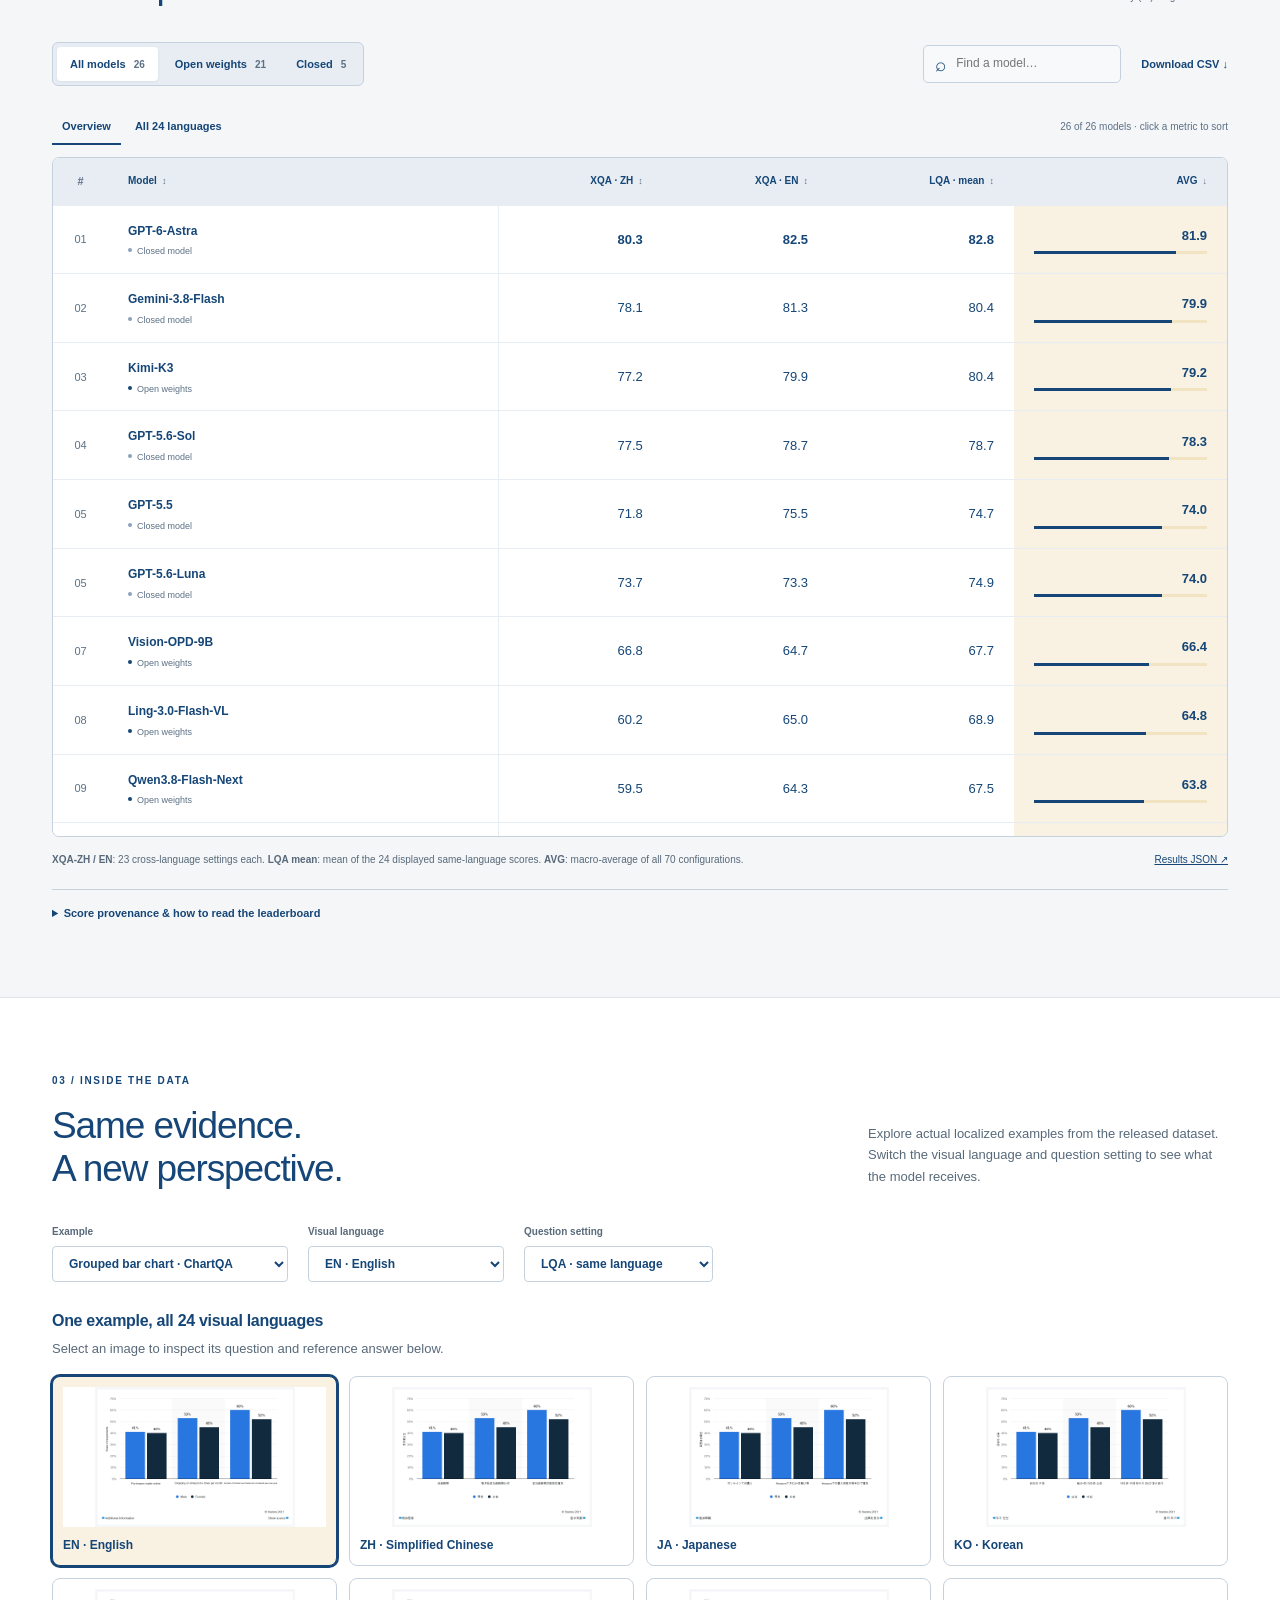
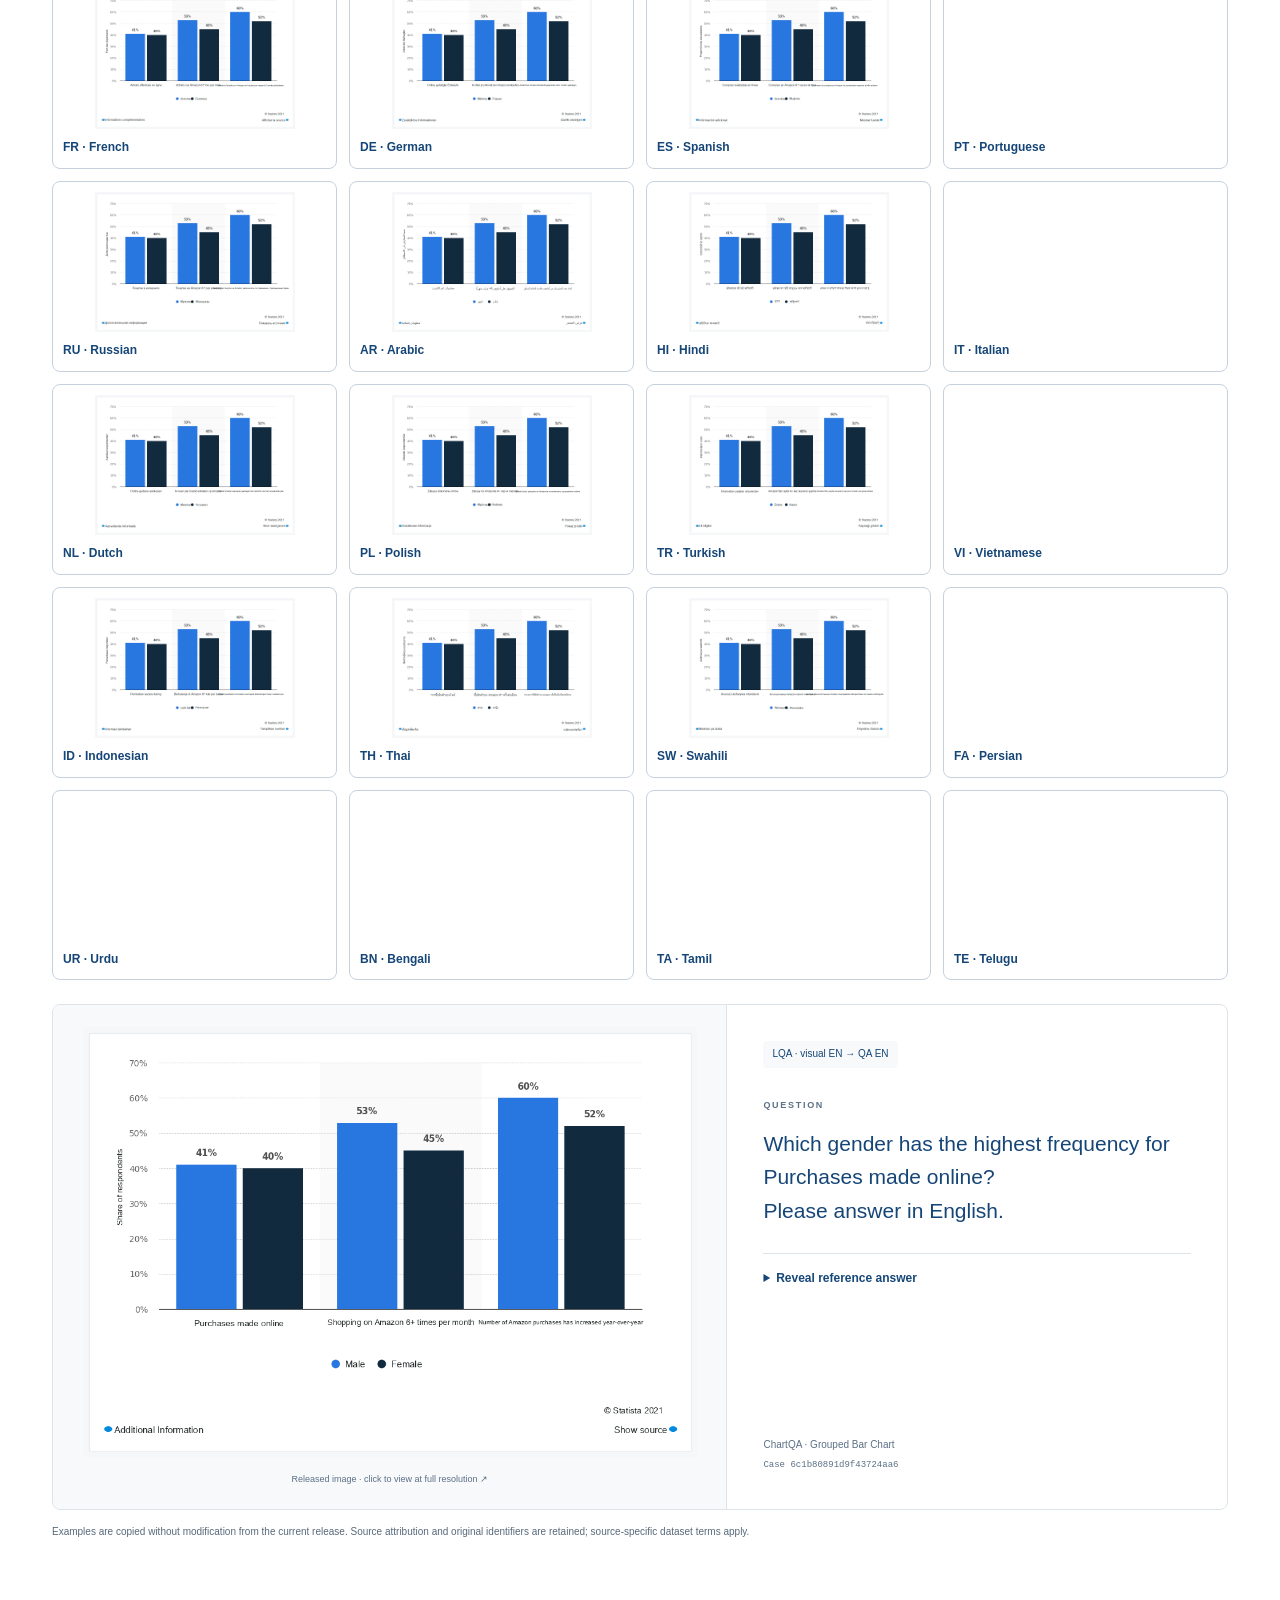
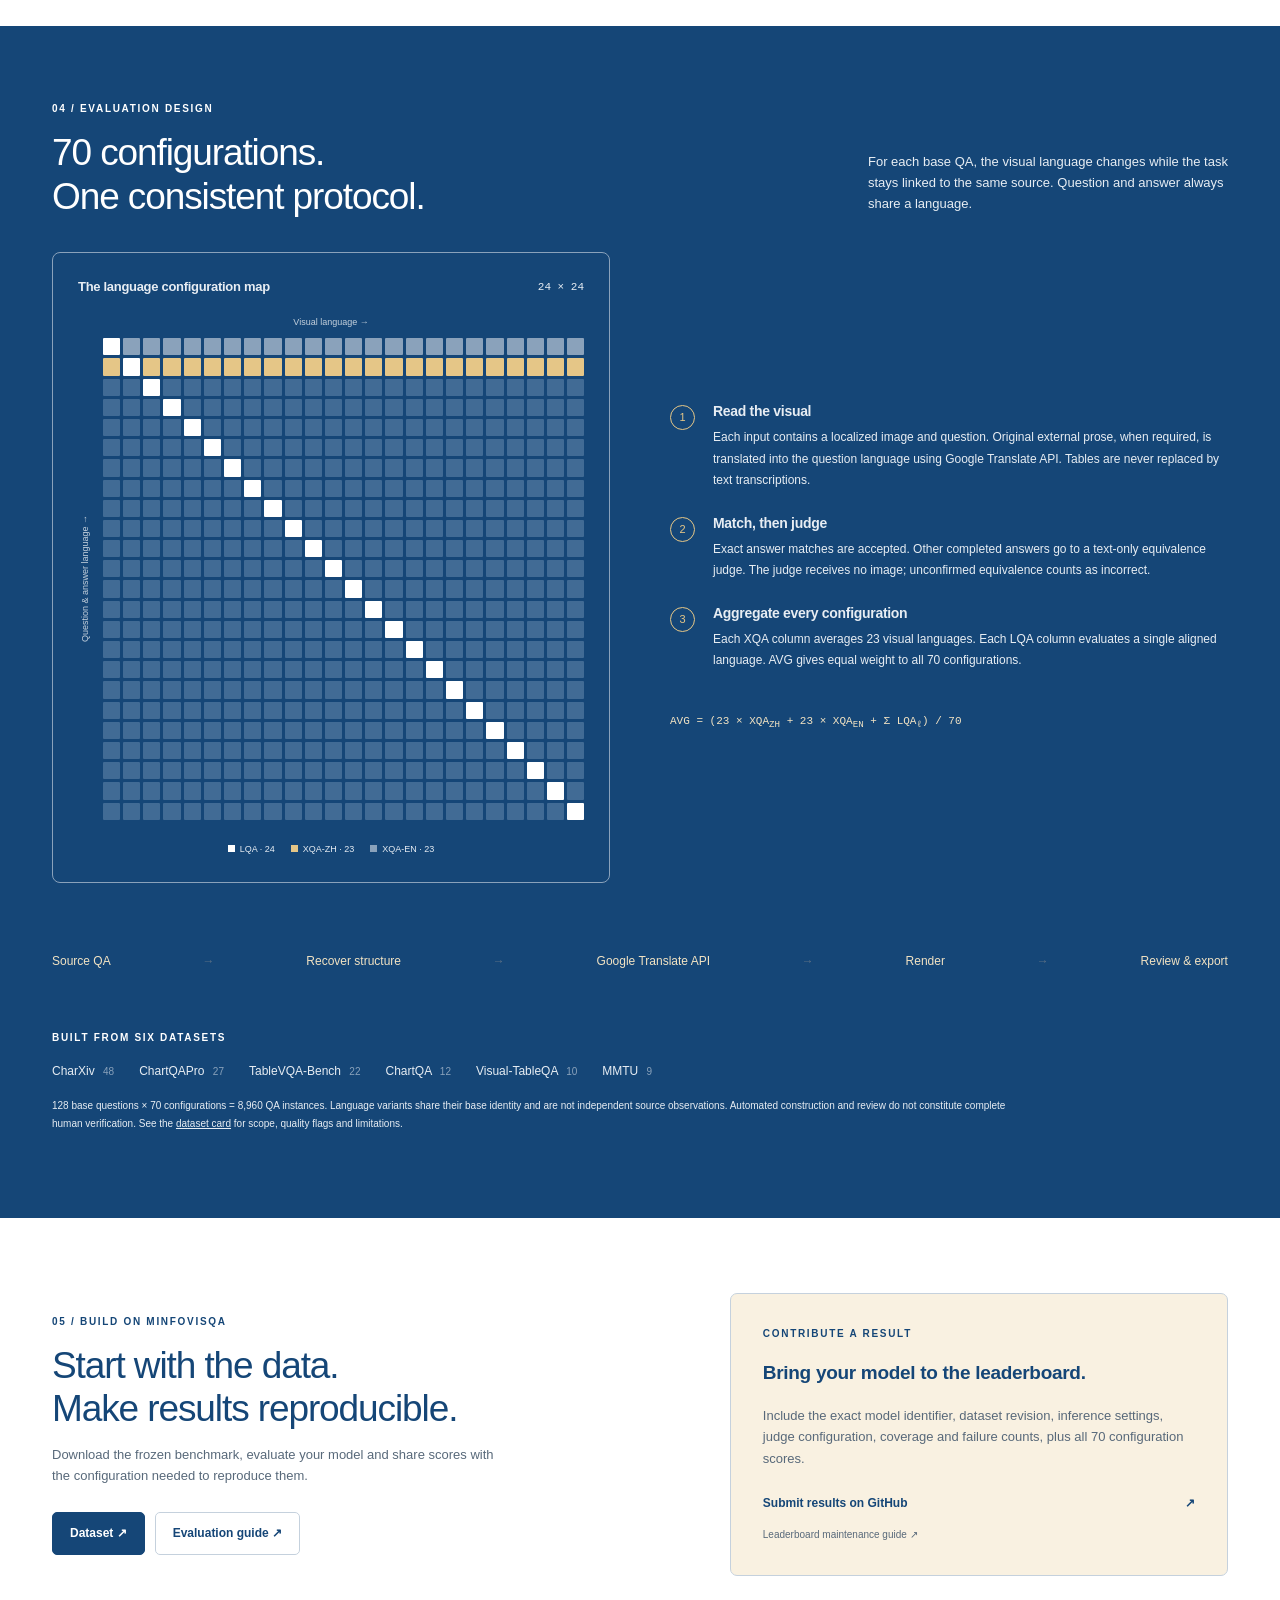
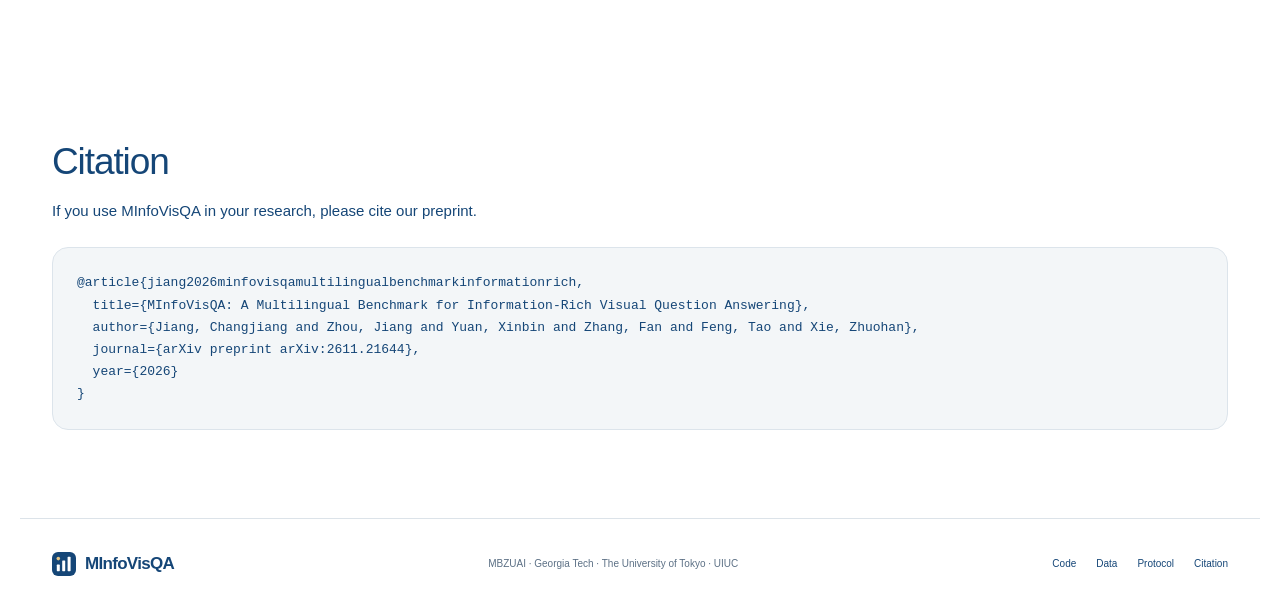
==== commit 8d98740a: "Synchronize leaderboard with all 26 reported models" ====
--- a/site/index.html
+++ b/site/index.html
@@ -8,7 +8,7 @@
   <meta property="og:description" content="24 languages. Charts and visual tables. One shared evaluation framework.">
   <meta property="og:type" content="website"><meta property="og:url" content="https://arnodjiang.github.io/MInfoVisQA/">
   <meta name="theme-color" content="#154677"><link rel="icon" href="assets/mark.svg" type="image/svg+xml">
-  <link rel="stylesheet" href="styles.css?v=20261021-citation"><script src="app.js?v=20261013-audit" defer></script>
+  <link rel="stylesheet" href="styles.css?v=20261021-citation"><script src="app.js?v=20261119-audit" defer></script>
 </head>
 <body>
 <a class="skip" href="#main">Skip to content</a>
@@ -54,18 +54,18 @@
 </section>
 <section id="leaderboard" class="leaderboard-section">
 <div class="wrap section">
-  <div class="section-heading"><div><span class="eyebrow">02 / MODEL PERFORMANCE</span><h2>Model performance</h2></div><div class="heading-note"><span class="live-dot"></span> <span id="results-updated">Updated 13 October 2026</span><br><span>25 models · Semantic accuracy (%) · higher is better</span></div></div>
+  <div class="section-heading"><div><span class="eyebrow">02 / MODEL PERFORMANCE</span><h2>Model performance</h2></div><div class="heading-note"><span class="live-dot"></span> <span id="results-updated">Updated 19 November 2026</span><br><span>26 models · Semantic accuracy (%) · higher is better</span></div></div>
   <div class="leaderboard-toolbar">
-    <div class="segmented" role="group" aria-label="Model access filter"><button class="active" data-filter="all" aria-pressed="true">All models <span>25</span></button><button data-filter="open" aria-pressed="false">Open weights <span>20</span></button><button data-filter="closed" aria-pressed="false">Closed <span>5</span></button></div>
+    <div class="segmented" role="group" aria-label="Model access filter"><button class="active" data-filter="all" aria-pressed="true">All models <span>26</span></button><button data-filter="open" aria-pressed="false">Open weights <span>21</span></button><button data-filter="closed" aria-pressed="false">Closed <span>5</span></button></div>
     <label class="search"><span aria-hidden="true">⌕</span><input id="model-search" type="search" placeholder="Find a model…" aria-label="Find a model"></label>
-    <a id="download-csv" class="text-button" href="data/leaderboard.csv" download="minfovisqa-leaderboard-2026-10-13.csv">Download CSV ↓</a>
+    <a id="download-csv" class="text-button" href="data/leaderboard.csv" download="minfovisqa-leaderboard-2026-11-19.csv">Download CSV ↓</a>
   </div>
   <div class="table-controls"><div class="segmented view-toggle" role="group" aria-label="Score view"><button class="active" data-view="overview" aria-pressed="true">Overview</button><button data-view="languages" aria-pressed="false">All 24 languages</button></div><span id="result-count" aria-live="polite">Loading results…</span></div>
   <div class="table-scroll" tabindex="0" role="region" aria-label="Sortable benchmark leaderboard"><table id="scores-table"><caption class="sr-only">MInfoVisQA model accuracy, sortable by each metric. Click a model for provenance and evaluation notes.</caption><thead id="scores-head"></thead><tbody id="scores-body"></tbody></table></div>
   <p id="load-error" class="error" hidden></p>
   <noscript><p>JavaScript enables the interactive leaderboard. <a href="data/leaderboard.csv">Download all scores as CSV</a>.</p></noscript>
   <div class="table-foot"><p><b>XQA-ZH / EN</b>: 23 cross-language settings each. <b>LQA mean</b>: mean of the 24 displayed same-language scores. <b>AVG</b>: macro-average of all 70 configurations.</p><a href="data/leaderboard.json">Results JSON ↗</a></div>
-  <details class="method-note"><summary>Score provenance & how to read the leaderboard</summary><div><p>All 25 models and 675 score cells are synchronized with the current manuscript main table. The table uses exact matching followed by text-only GPT-6 Astra judging for non-matches. Scores are author-reported; this website does not independently rerun the evaluations. <a href="data/paper-main-table.tex">View the frozen source table</a>.</p><p>Reported scores and the original AVG are preserved at one decimal. AVG weights all 70 configurations; it is not the mean of the 26 visible XQA/LQA columns. LQA mean is computed from the 24 displayed language scores. Model grouping follows the paper; open weights does not imply these runs were self-hosted. Official model links are shown where previously documented.</p><p>Ranks use the reported overall AVG; tied scores share a rank. Language variants share the same seed question, so 8,960 configurations do not represent 8,960 independent questions.</p></div></details>
+  <details class="method-note"><summary>Score provenance & how to read the leaderboard</summary><div><p>All 26 models and 702 score cells are synchronized with the current manuscript main table. The table uses exact matching followed by text-only GPT-6 Astra judging for non-matches. Scores are author-reported; this website does not independently rerun the evaluations. <a href="data/paper-main-table.tex">View the frozen source table</a>.</p><p>Reported scores and the original AVG are preserved at one decimal. AVG weights all 70 configurations; it is not the mean of the 26 visible XQA/LQA columns. LQA mean is computed from the 24 displayed language scores. Model grouping follows the paper; open weights does not imply these runs were self-hosted. Official model links are shown where previously documented.</p><p>Ranks use the reported overall AVG; tied scores share a rank. Language variants share the same seed question, so 8,960 configurations do not represent 8,960 independent questions.</p></div></details>
 </div></section>
 <section id="examples" class="wrap section">
   <div class="section-heading"><div><span class="eyebrow">03 / INSIDE THE DATA</span><h2>Same evidence.<br>A new perspective.</h2></div><p>Explore actual localized examples from the released dataset. Switch the visual language and question setting to see what the model receives.</p></div>
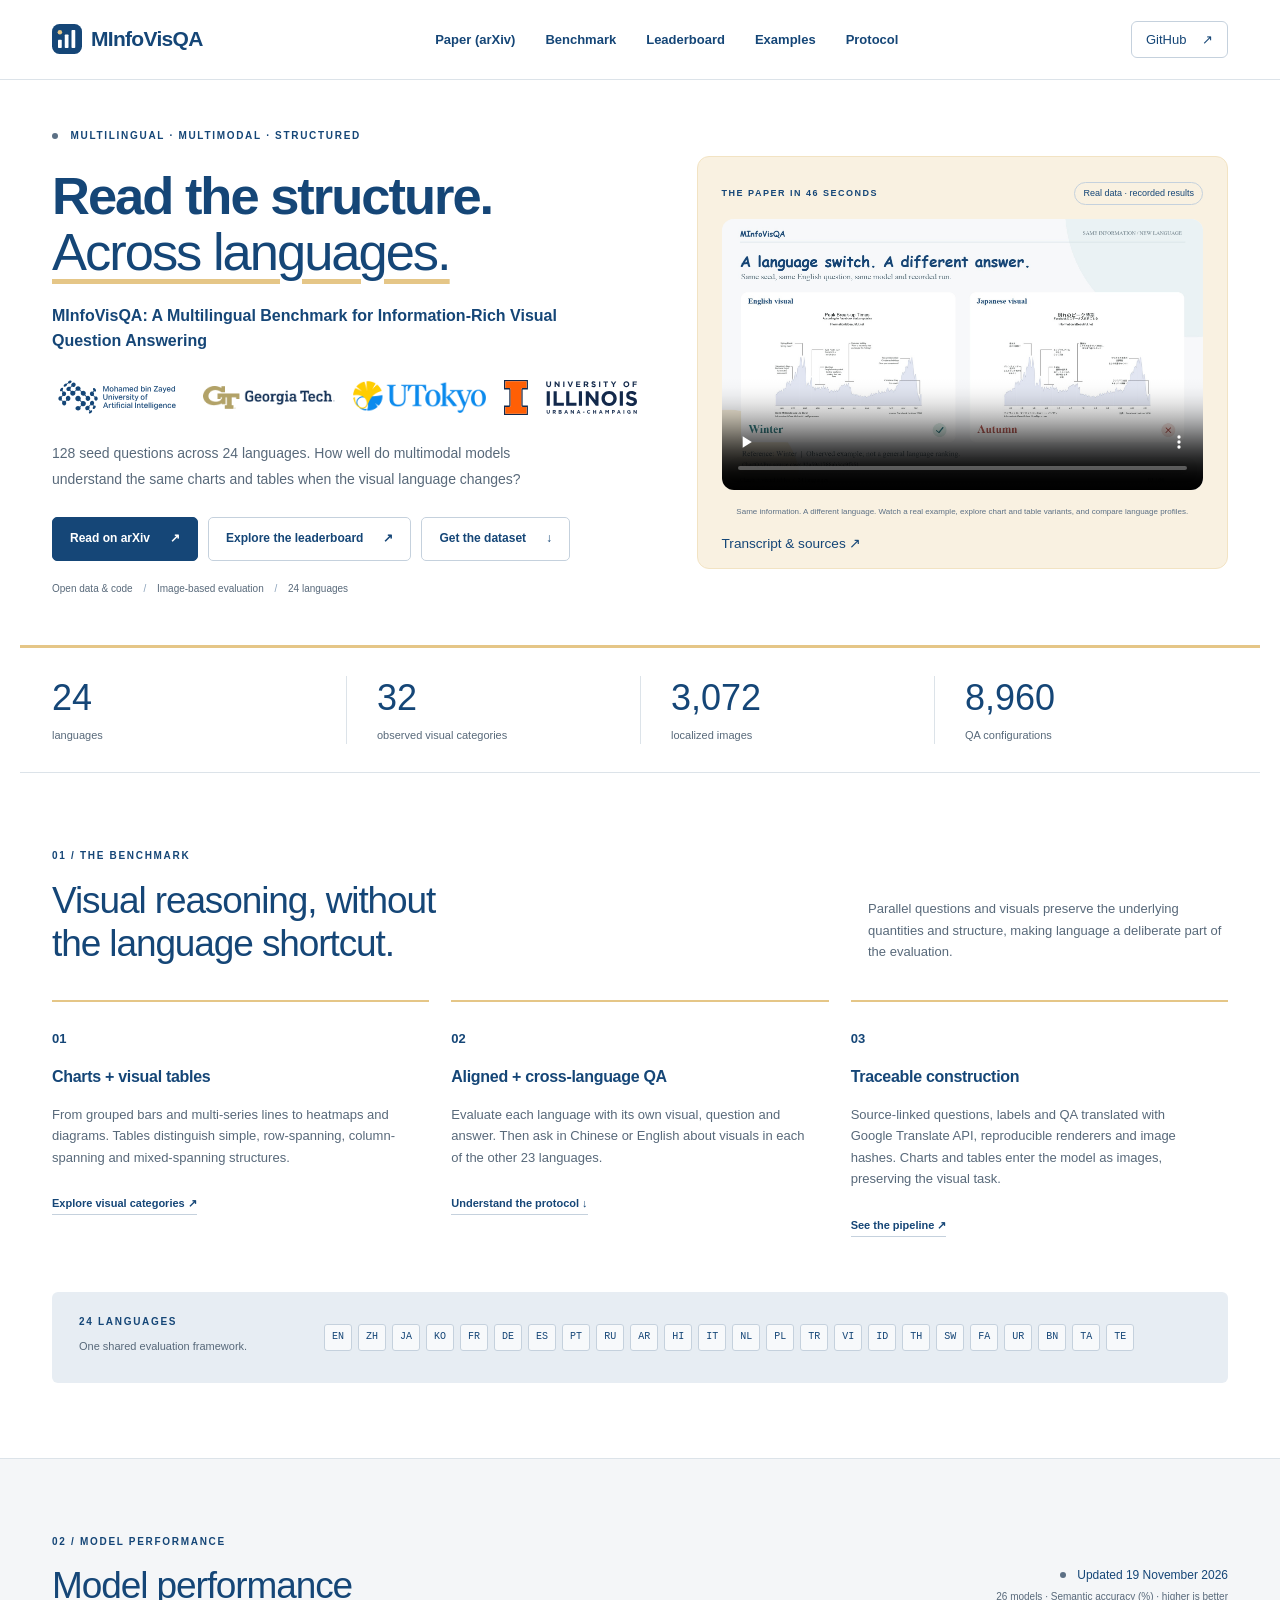
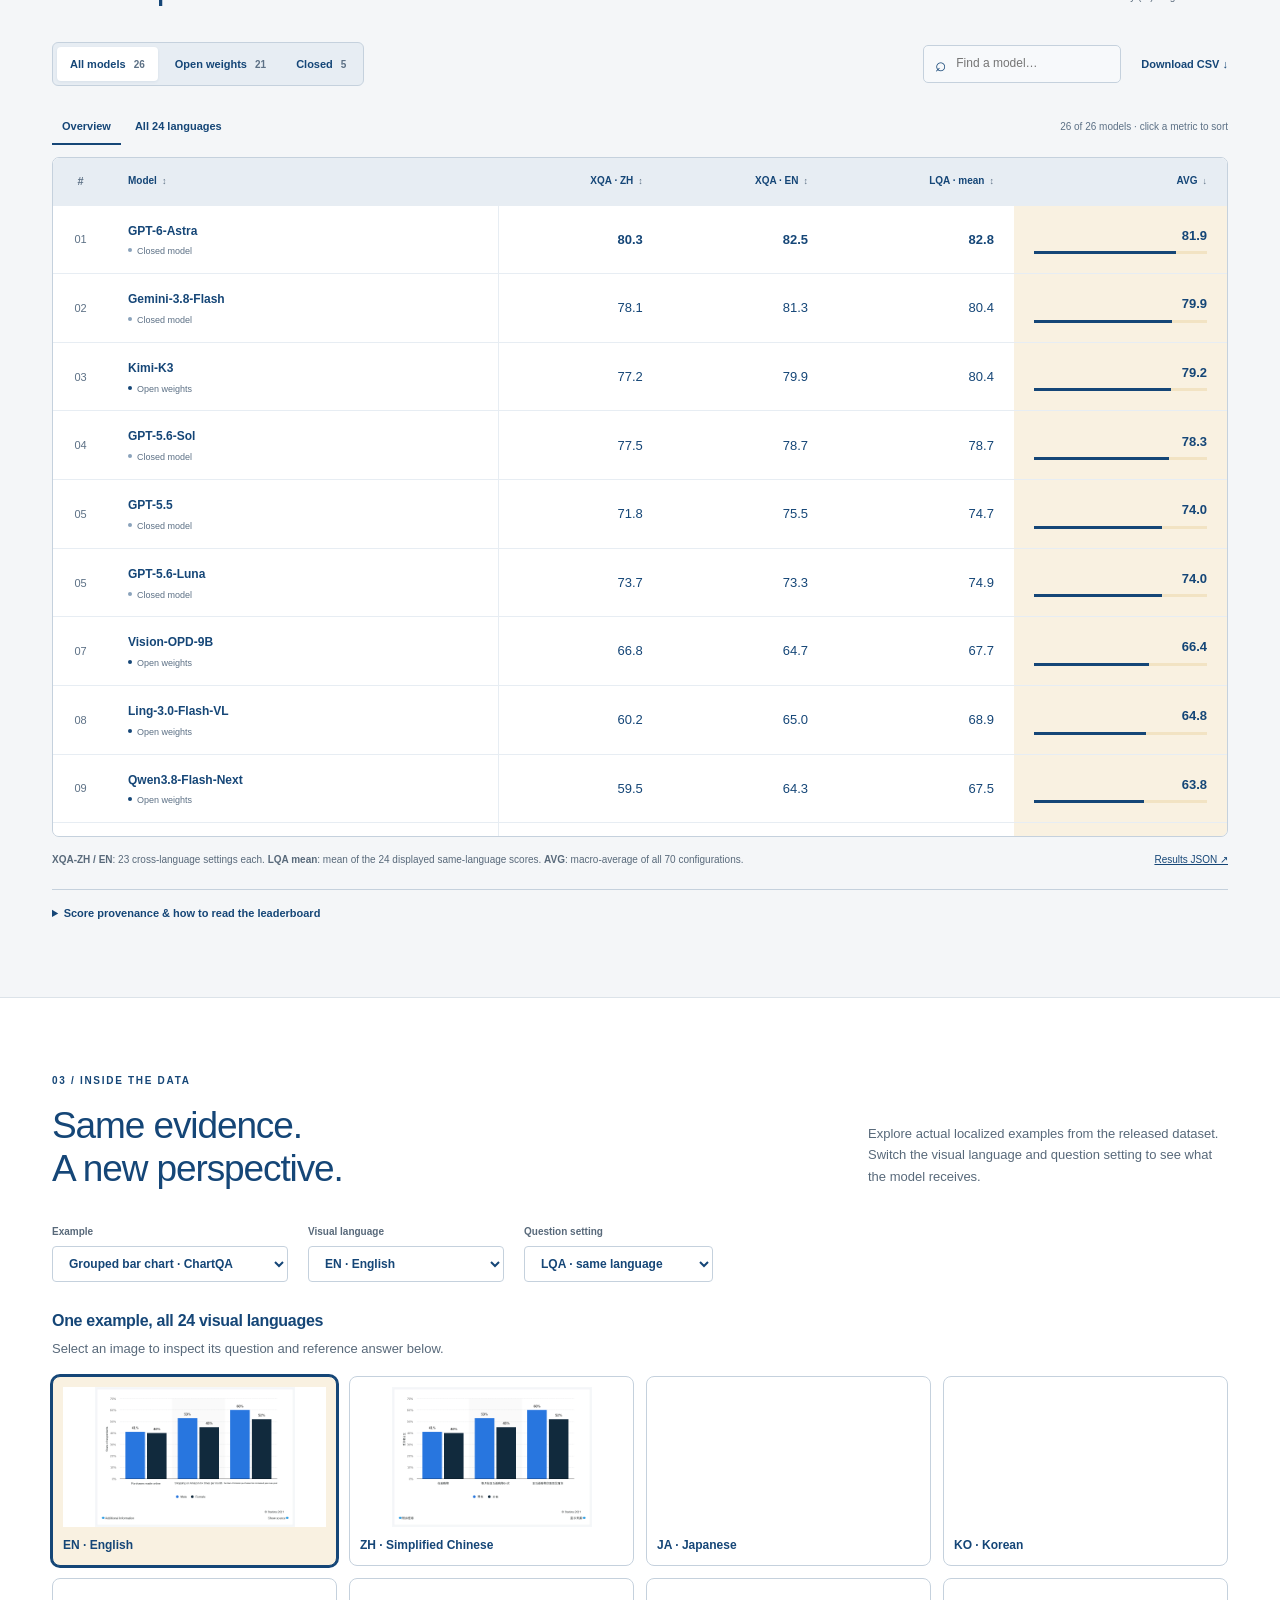
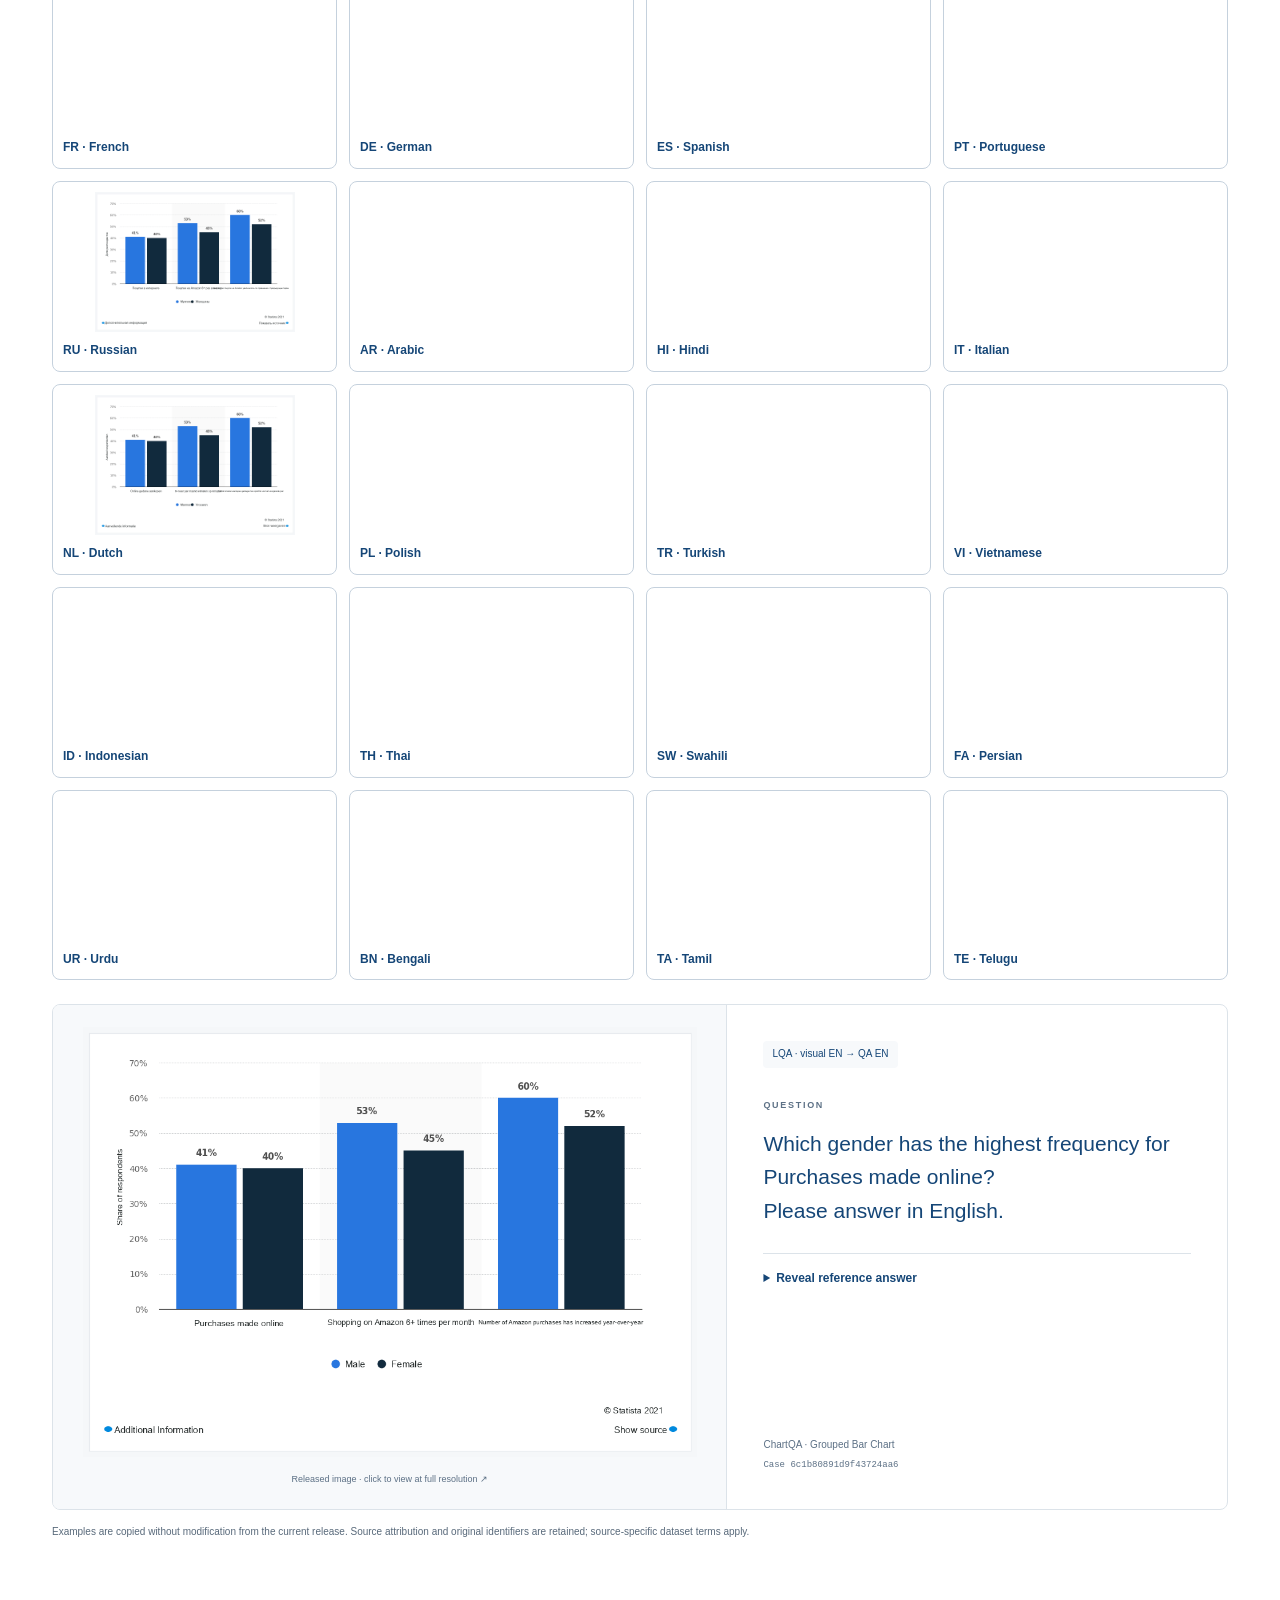
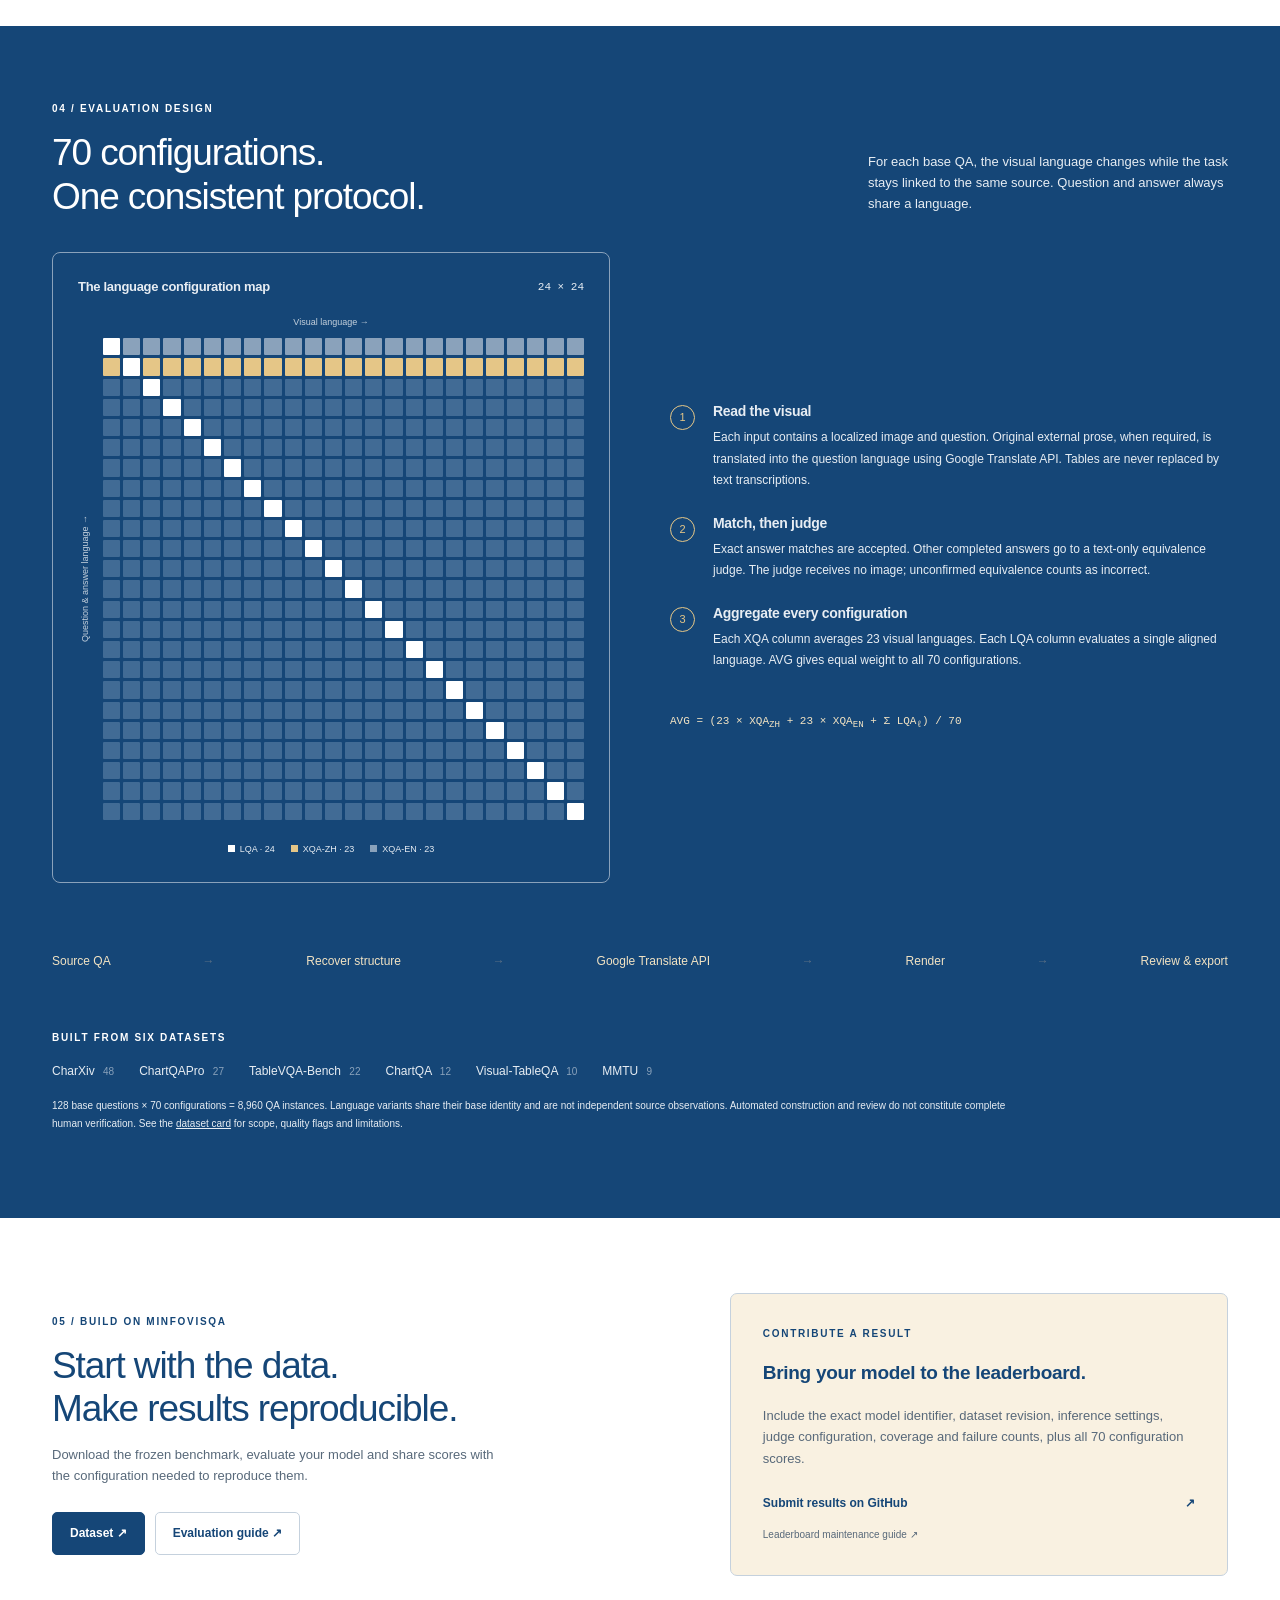
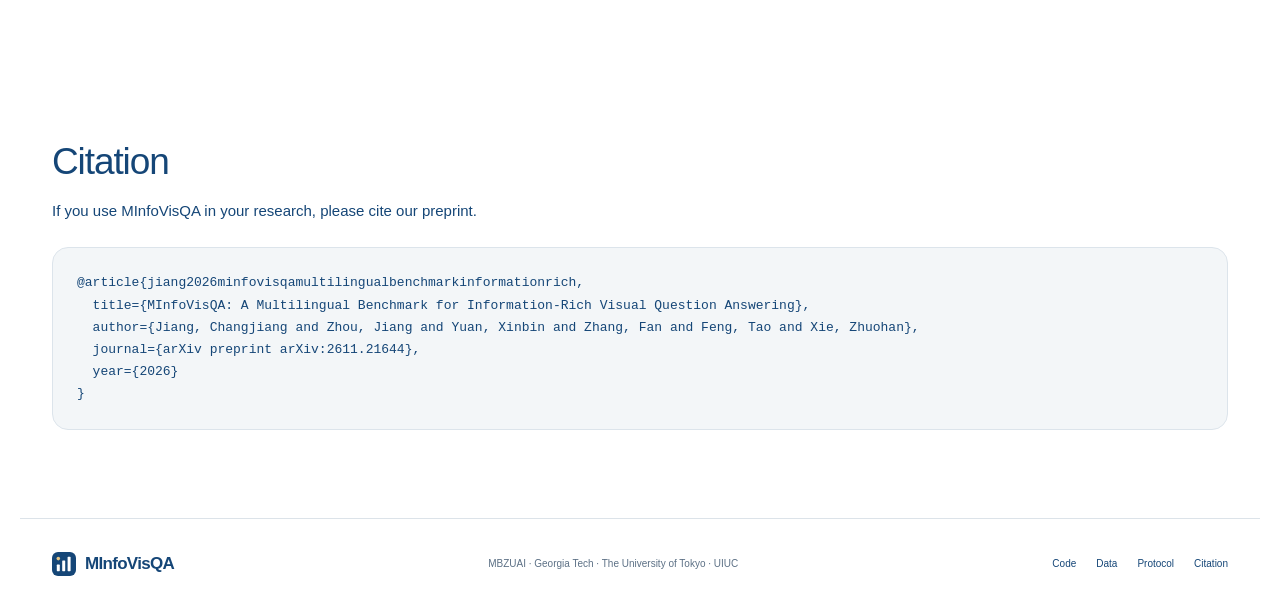
==== commit d90791d0: "Point public paper and leaderboard links to arXiv and Hugging Face" ====
--- a/site/index.html
+++ b/site/index.html
@@ -14,7 +14,7 @@
 <a class="skip" href="#main">Skip to content</a>
 <header class="header"><nav class="wrap nav" aria-label="Main navigation">
   <a class="brand" href="#"><img src="assets/mark.svg" width="30" height="30" alt="">MInfoVis<span>QA</span></a>
-  <div class="nav-links"><a href="assets/paper/MInfoVisQA_2026.pdf">Paper (PDF)</a><a href="#benchmark">Benchmark</a><a href="#leaderboard">Leaderboard</a><a href="#examples">Examples</a><a href="#protocol">Protocol</a></div>
+  <div class="nav-links"><a href="https://arxiv.org/abs/2611.21644">Paper (arXiv)</a><a href="#benchmark">Benchmark</a><a href="https://huggingface.co/spaces/arnodjiang/MInfoVisQA-Leaderboard">Leaderboard</a><a href="#examples">Examples</a><a href="#protocol">Protocol</a></div>
   <a class="nav-code" href="https://github.com/arnodjiang/MInfoVisQA">GitHub <span aria-hidden="true">↗</span></a>
 </nav></header>
 <main id="main">
@@ -28,7 +28,7 @@
 <a href="https://www.u-tokyo.ac.jp/"><img src="assets/utokyo-logo.png" alt="The University of Tokyo"></a>
 <a href="https://illinois.edu/"><img src="assets/illinois-logo.svg" alt="University of Illinois Urbana-Champaign"></a></div>
     <p class="hero-desc">128 seed questions across 24 languages. How well do multimodal models understand the same charts and tables when the visual language changes?</p>
-    <div class="actions"><a class="button primary" href="assets/paper/MInfoVisQA_2026.pdf">Read the paper (PDF) <span aria-hidden="true">↗</span></a><a class="button" href="#leaderboard">Explore the leaderboard <span aria-hidden="true">↗</span></a><a class="button" href="https://huggingface.co/datasets/arnodjiang/MInfoVisQA">Get the dataset <span aria-hidden="true">↓</span></a></div>
+    <div class="actions"><a class="button primary" href="https://arxiv.org/abs/2611.21644">Read on arXiv <span aria-hidden="true">↗</span></a><a class="button" href="https://huggingface.co/spaces/arnodjiang/MInfoVisQA-Leaderboard">Explore the leaderboard <span aria-hidden="true">↗</span></a><a class="button" href="https://huggingface.co/datasets/arnodjiang/MInfoVisQA">Get the dataset <span aria-hidden="true">↓</span></a></div>
     <div class="hero-note">Open data & code <span> / </span> Image-based evaluation <span> / </span> 24 languages</div>
   </div>
   <figure class="hero-art demo-player" id="demo">
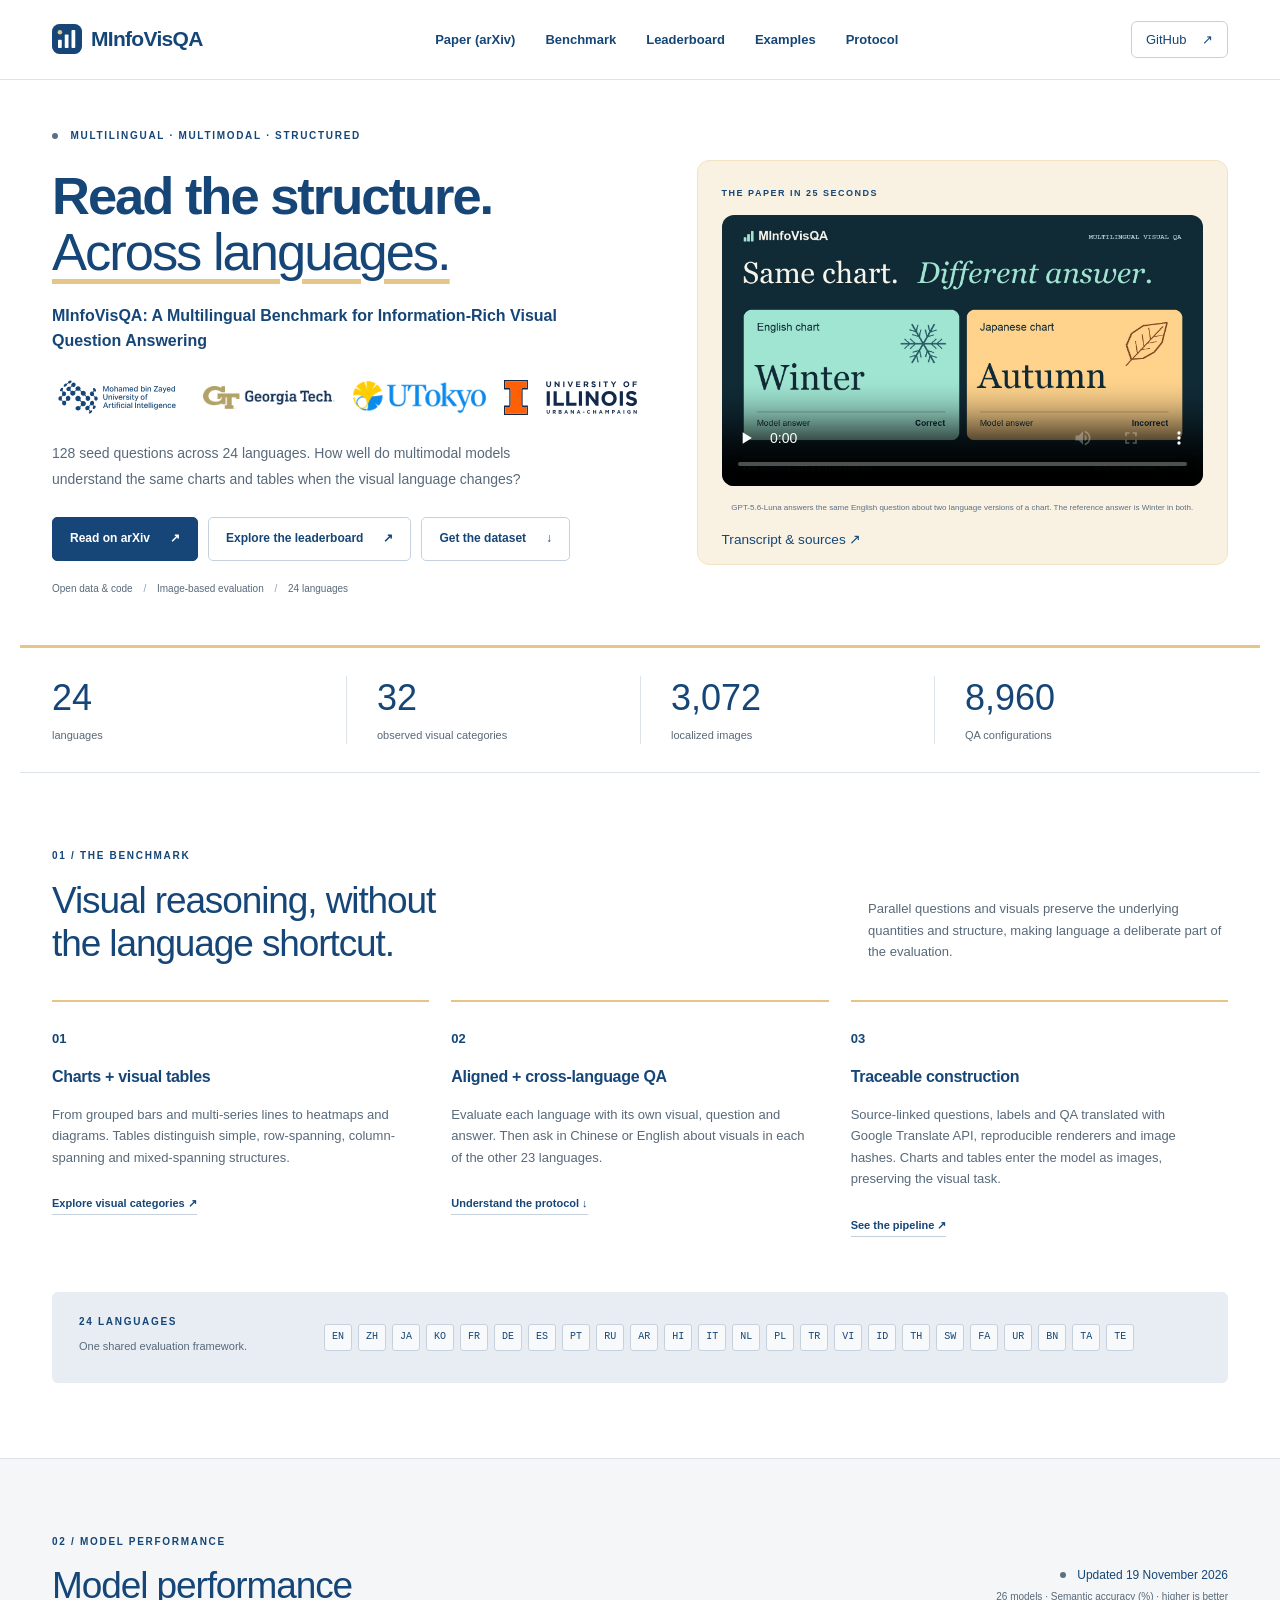
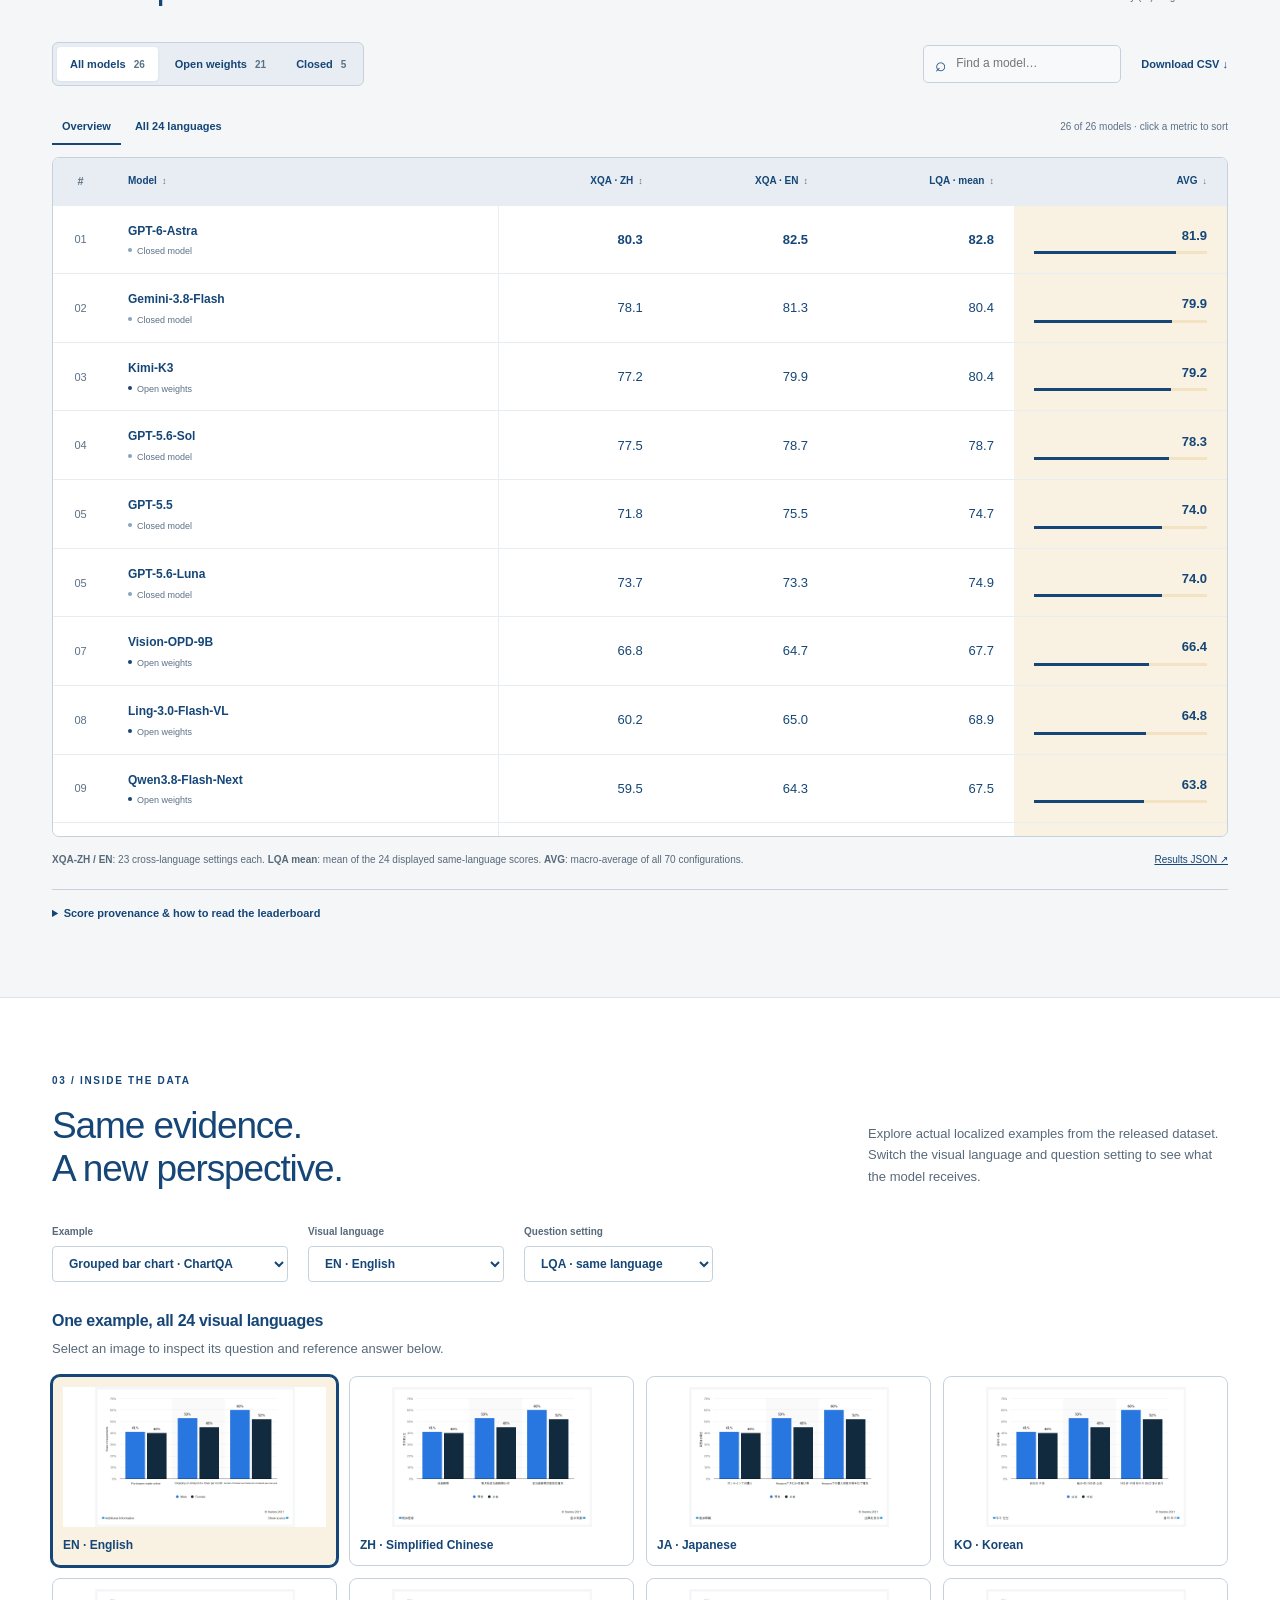
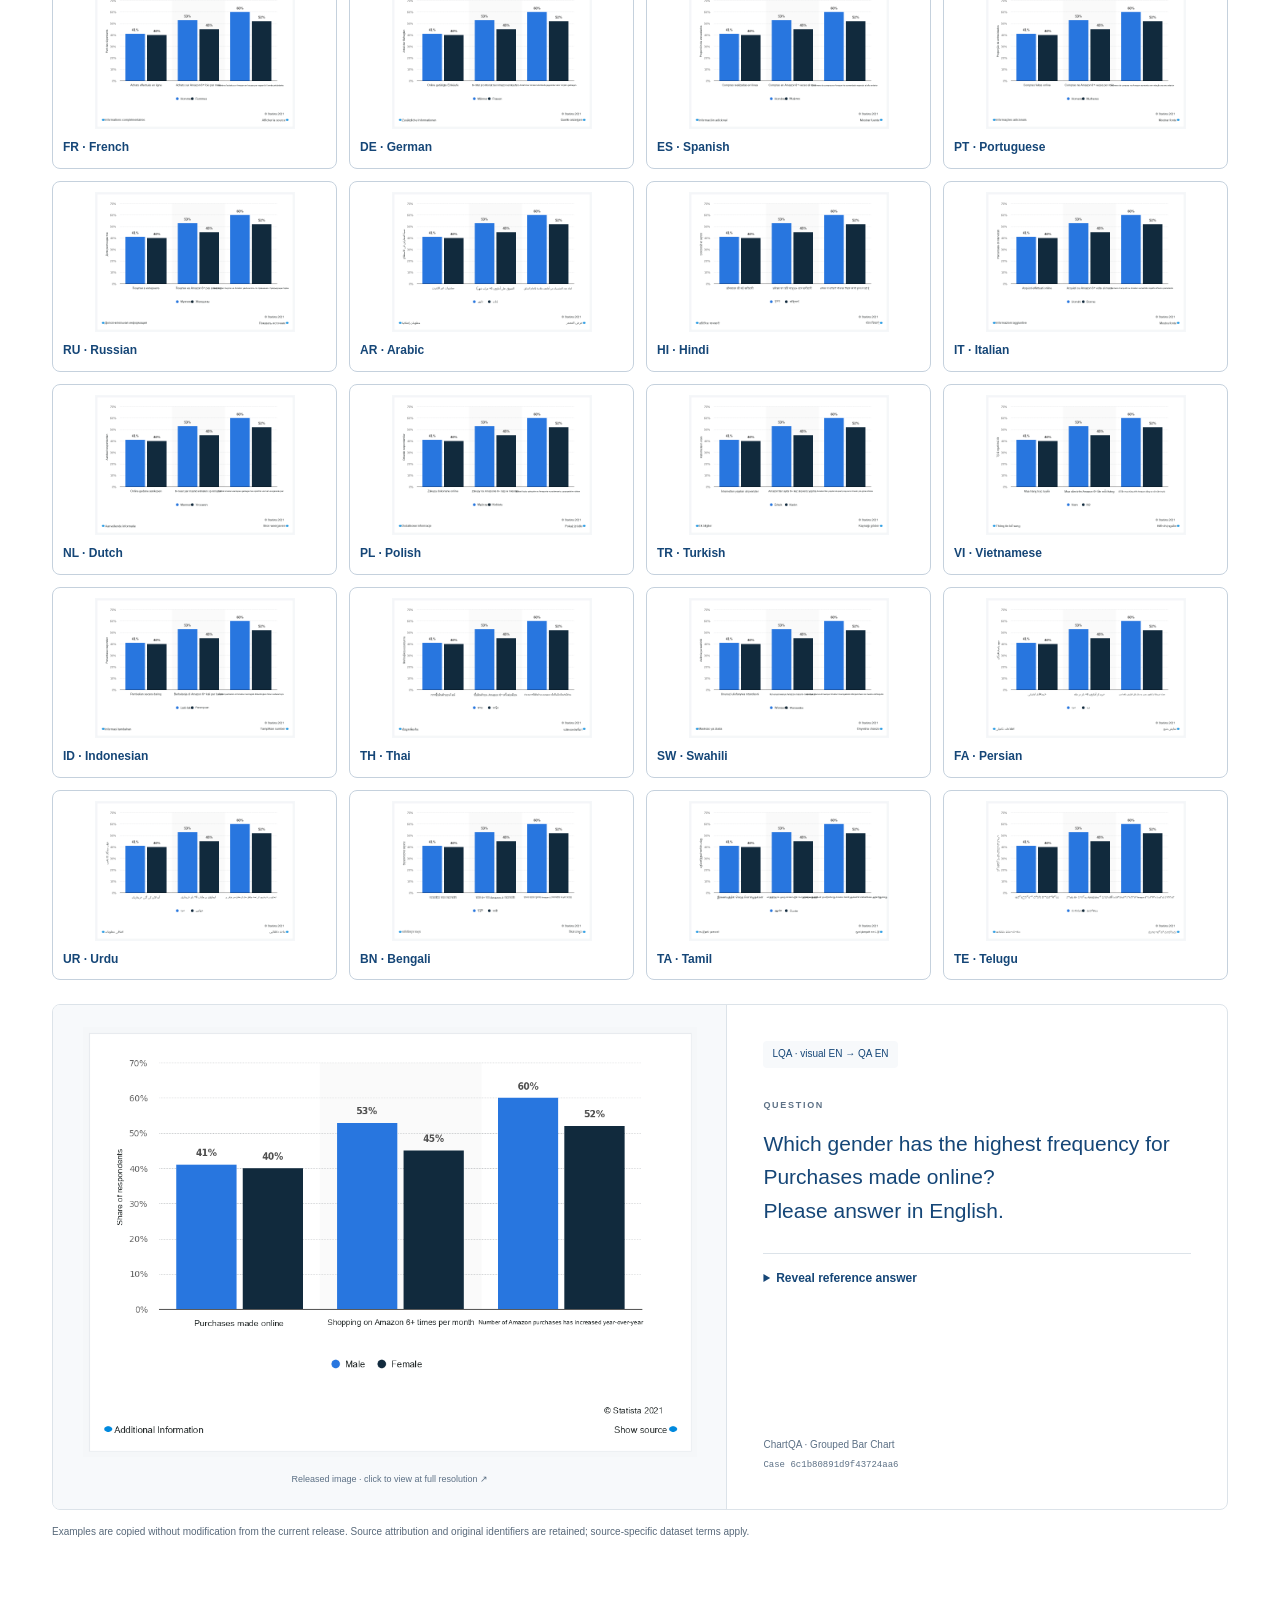
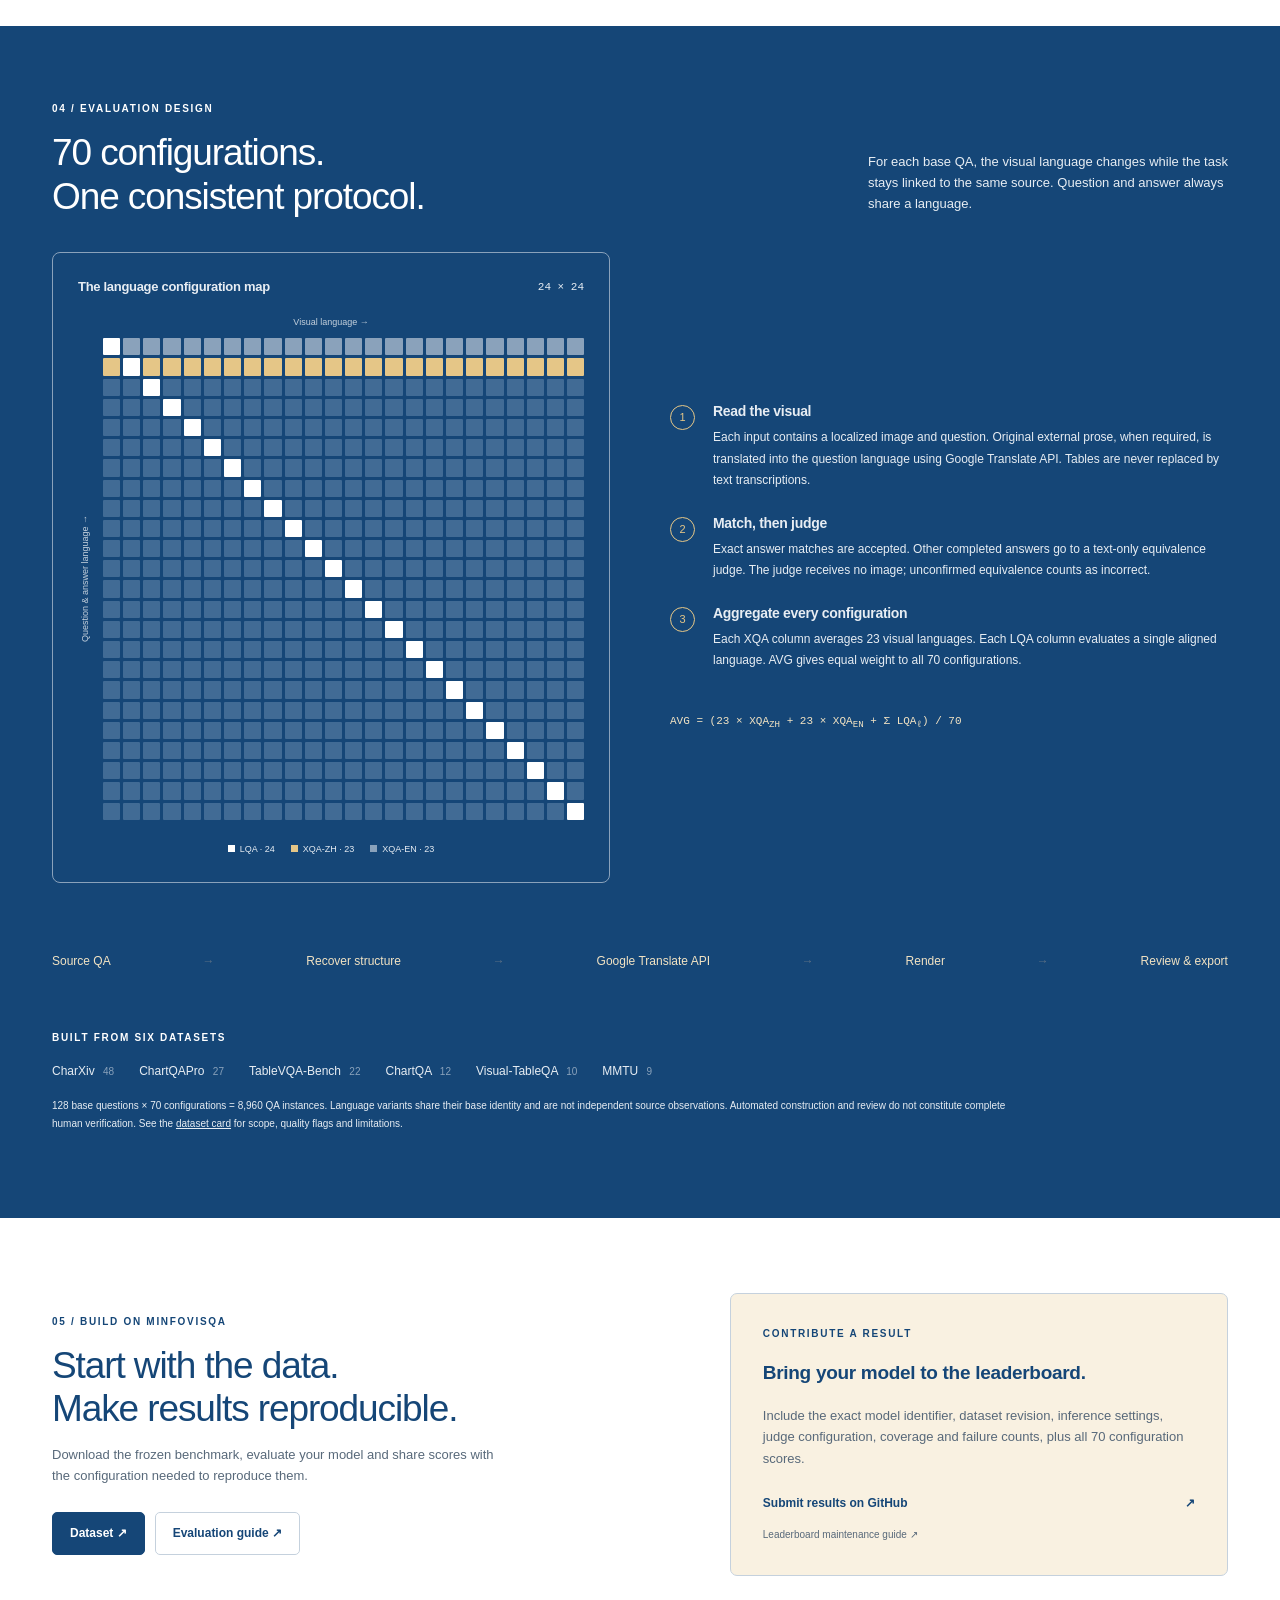
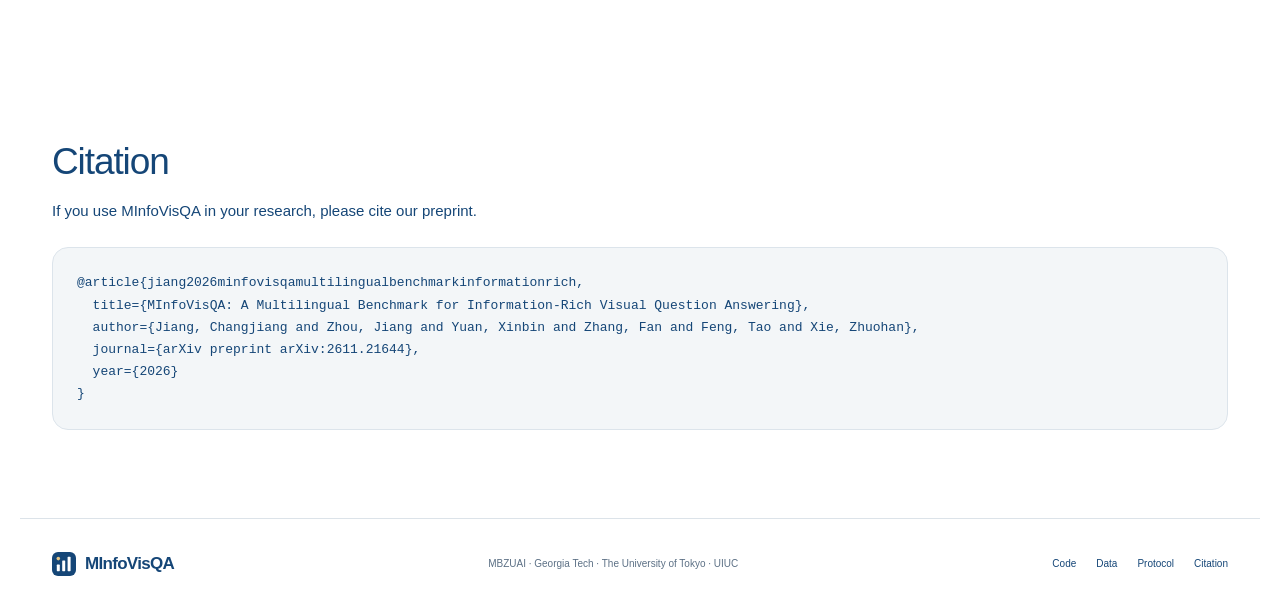
==== commit ce90a1bc: "Replace homepage demo with a 25-second visual QA case study" ====
--- a/site/index.html
+++ b/site/index.html
@@ -32,13 +32,13 @@
     <div class="hero-note">Open data & code <span> / </span> Image-based evaluation <span> / </span> 24 languages</div>
   </div>
   <figure class="hero-art demo-player" id="demo">
-    <div class="art-heading"><span>THE PAPER IN 46 SECONDS</span><span class="tiny-tag">Real data · recorded results</span></div>
-    <video controls playsinline preload="none" poster="assets/demo/poster.jpg" width="1920" height="1080" aria-label="MInfoVisQA research demonstration">
-      <source src="assets/demo/minfovisqa-demo.mp4" type="video/mp4">
-      <track kind="captions" src="assets/demo/captions-en.vtt" srclang="en" label="English">
-      <a href="assets/demo/minfovisqa-demo.mp4">Download the demonstration video</a>.
+    <div class="art-heading"><span>THE PAPER IN 25 SECONDS</span></div>
+    <video controls playsinline preload="none" poster="assets/demo/poster.jpg?v=short-1" width="1600" height="900" aria-label="MInfoVisQA research demonstration">
+      <source src="assets/demo/minfovisqa-demo.mp4?v=short-1" type="video/mp4">
+      <track kind="captions" src="assets/demo/captions-en.vtt?v=short-1" srclang="en" label="English">
+      <a href="assets/demo/minfovisqa-demo.mp4?v=short-1">Download the demonstration video</a>.
     </video>
-    <figcaption>Same information. A different language. Watch a real example, explore chart and table variants, and compare language profiles.</figcaption>
+    <figcaption>GPT-5.6-Luna answers the same English question about two language versions of a chart. The reference answer is Winter in both.</figcaption>
     <div class="demo-links"><a href="assets/demo/transcript.html">Transcript & sources ↗</a></div>
   </figure>
 </section>
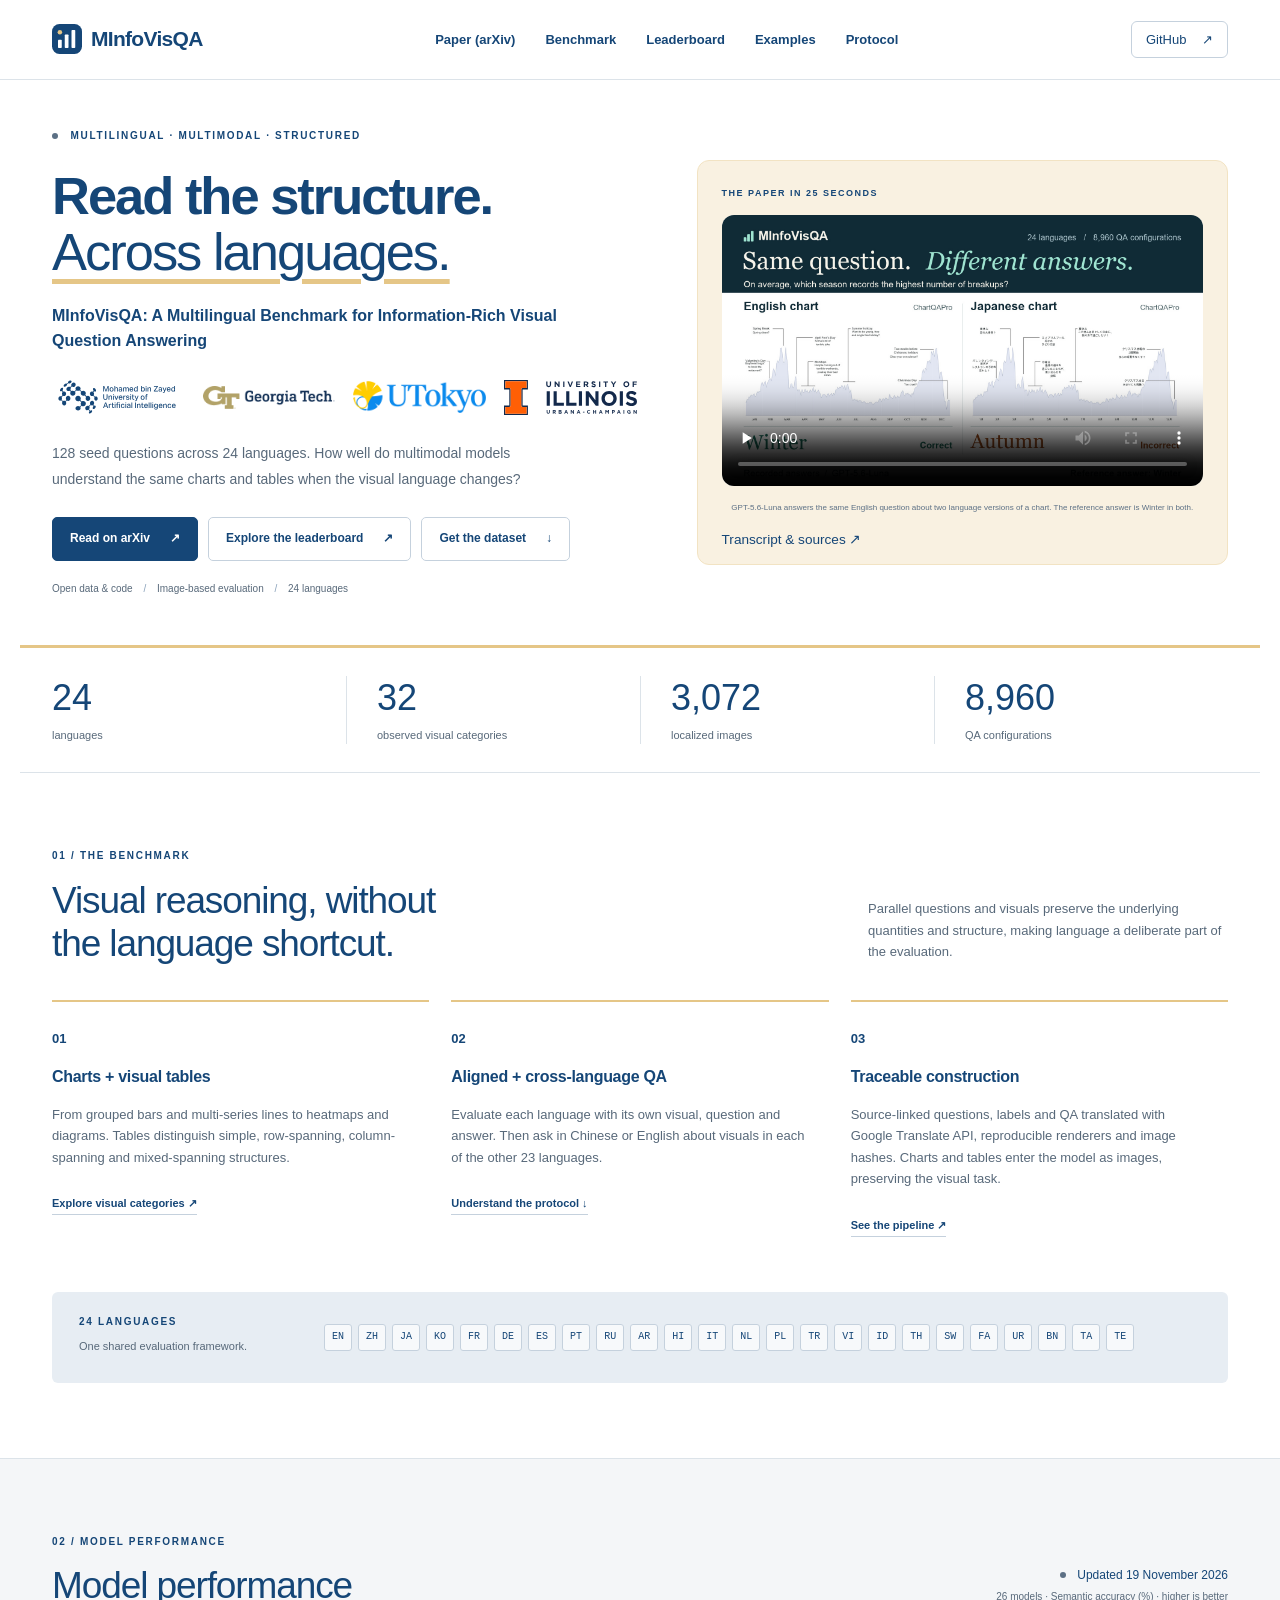
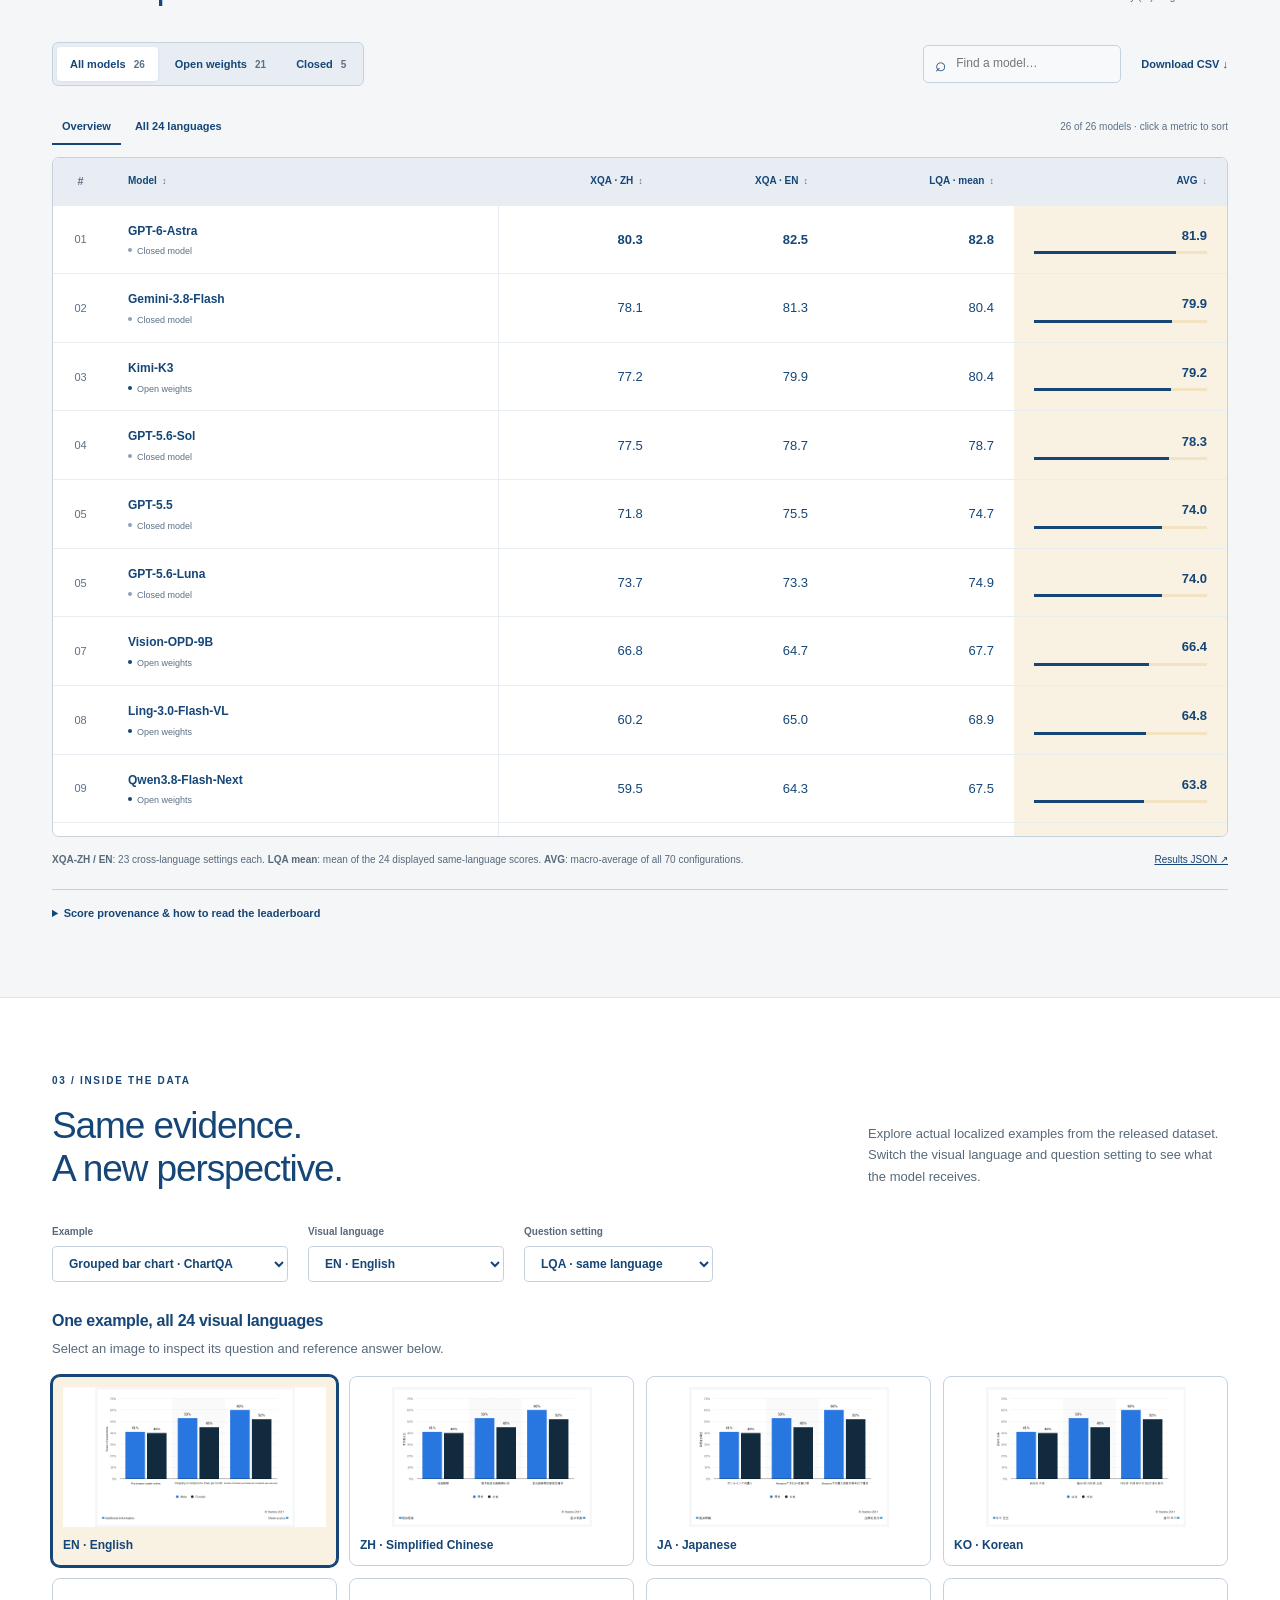
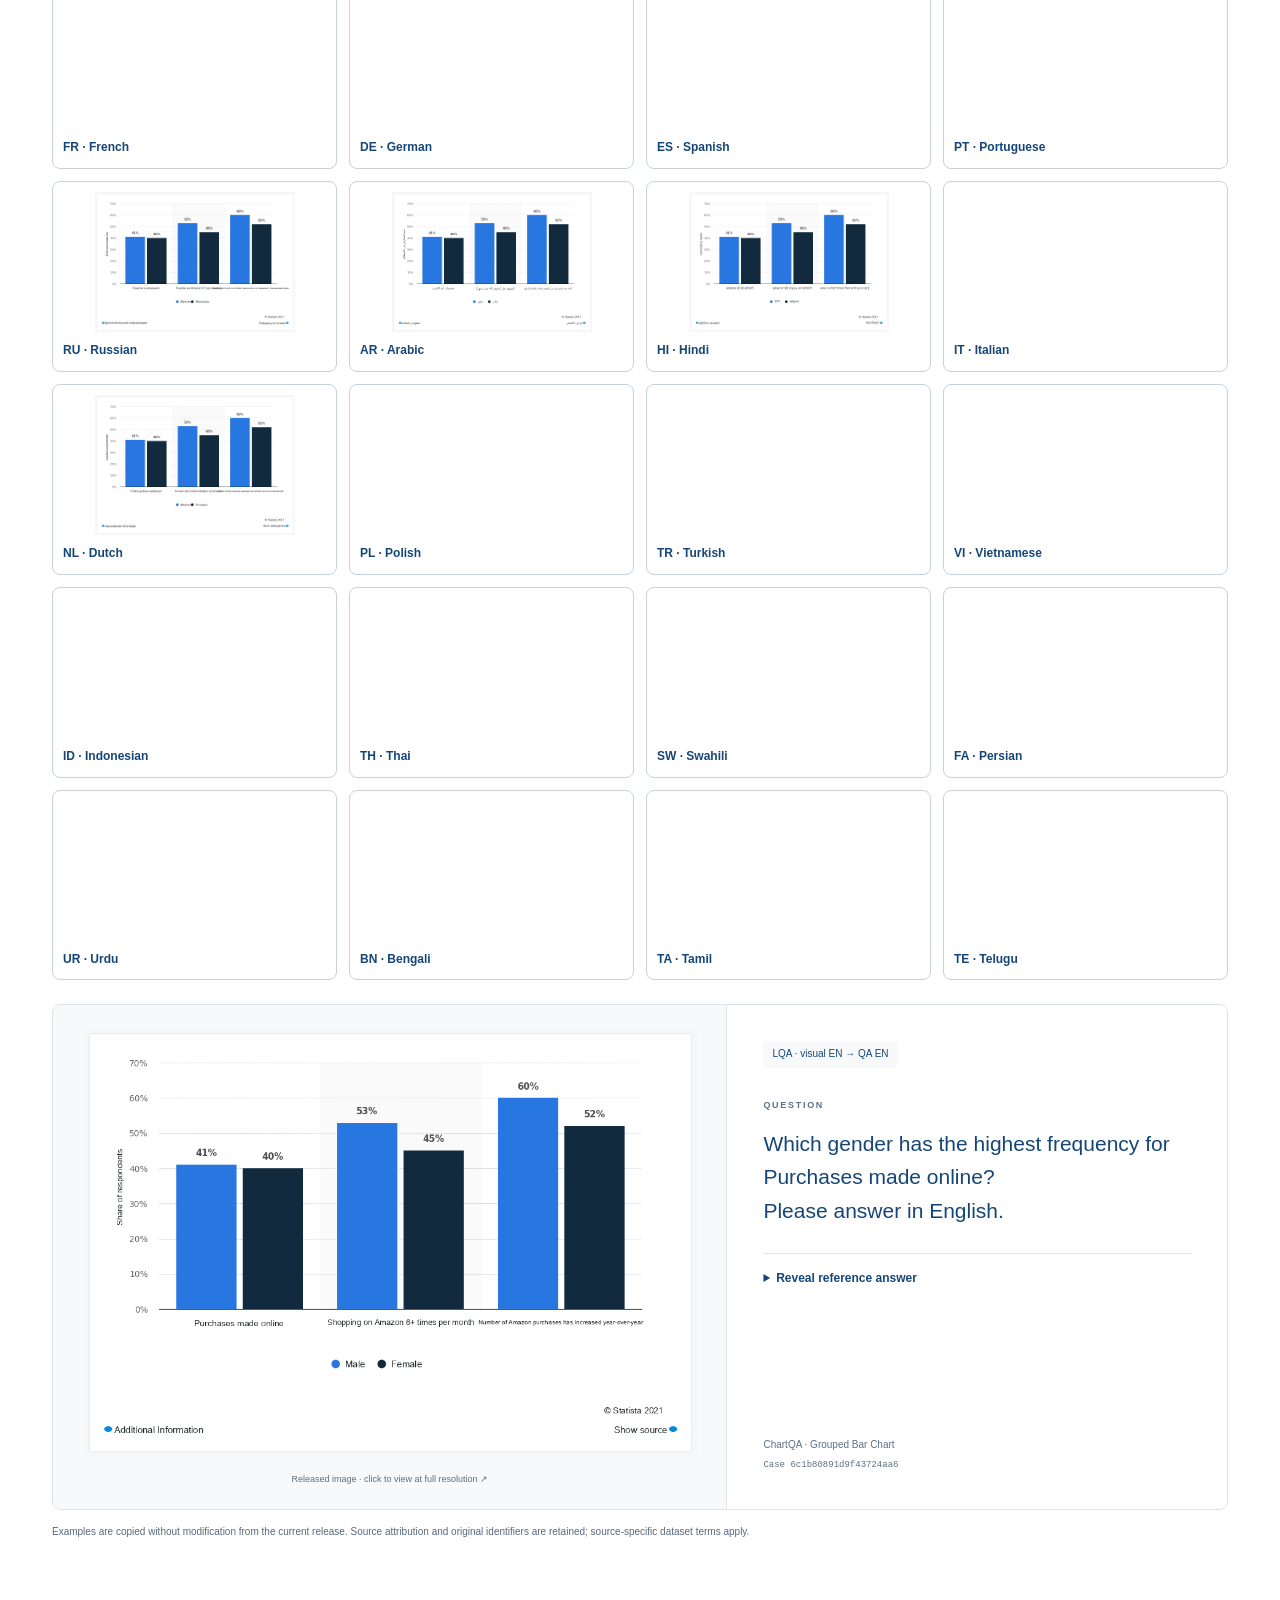
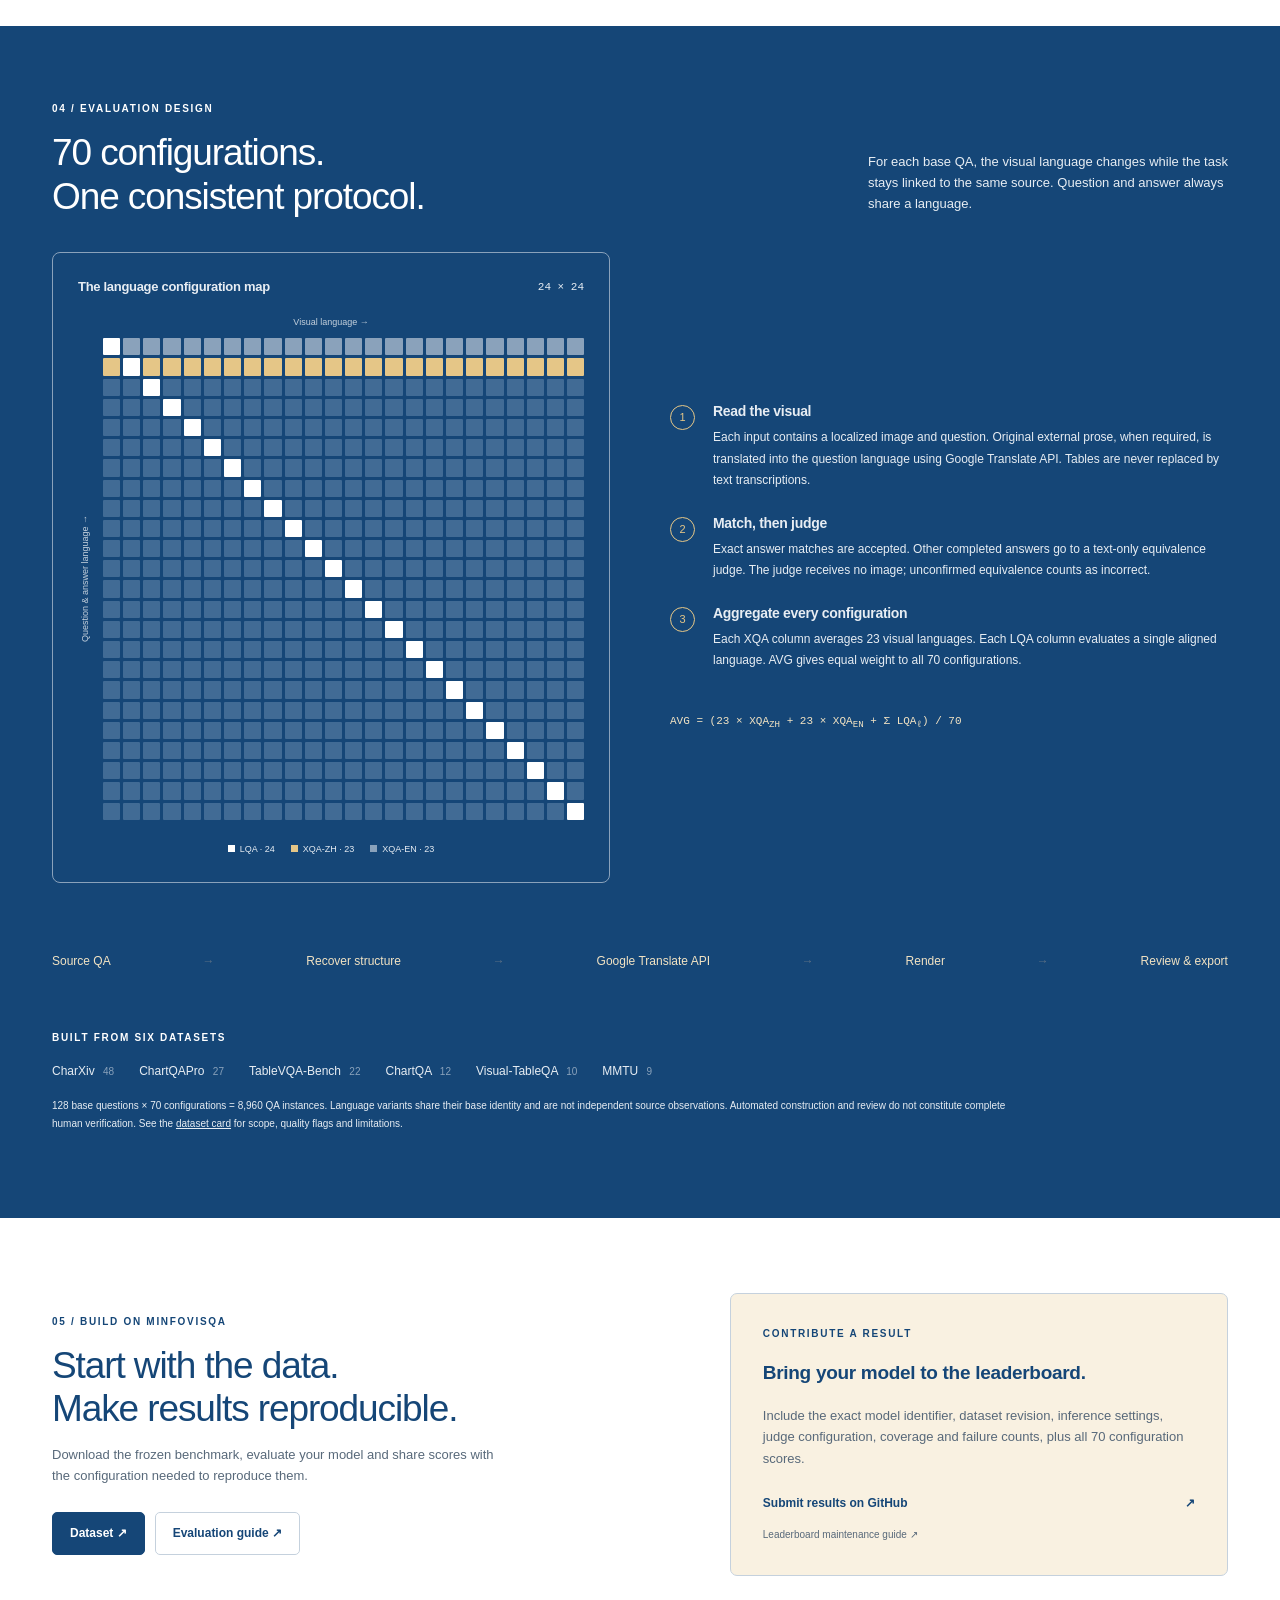
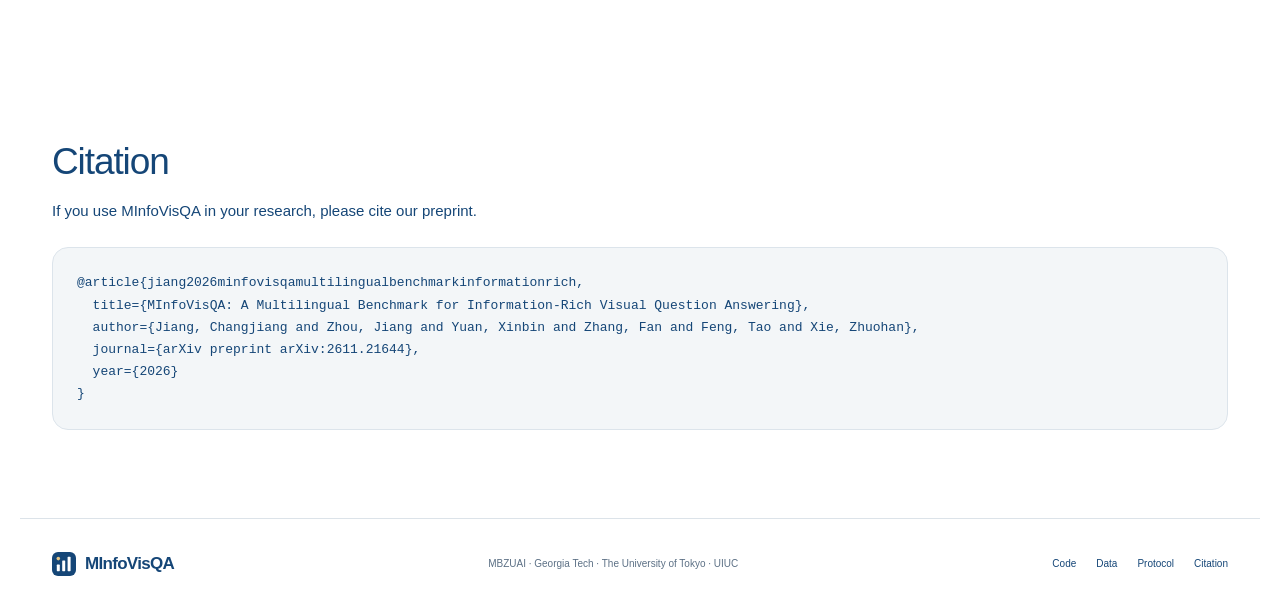
==== commit ca7b17ea: "Show matched English and Japanese charts on the demo cover" ====
--- a/site/index.html
+++ b/site/index.html
@@ -33,10 +33,10 @@
   </div>
   <figure class="hero-art demo-player" id="demo">
     <div class="art-heading"><span>THE PAPER IN 25 SECONDS</span></div>
-    <video controls playsinline preload="none" poster="assets/demo/poster.jpg?v=short-1" width="1600" height="900" aria-label="MInfoVisQA research demonstration">
-      <source src="assets/demo/minfovisqa-demo.mp4?v=short-1" type="video/mp4">
+    <video controls playsinline preload="none" poster="assets/demo/poster.jpg?v=short-2" width="1600" height="900" aria-label="MInfoVisQA research demonstration">
+      <source src="assets/demo/minfovisqa-demo.mp4?v=short-2" type="video/mp4">
       <track kind="captions" src="assets/demo/captions-en.vtt?v=short-1" srclang="en" label="English">
-      <a href="assets/demo/minfovisqa-demo.mp4?v=short-1">Download the demonstration video</a>.
+      <a href="assets/demo/minfovisqa-demo.mp4?v=short-2">Download the demonstration video</a>.
     </video>
     <figcaption>GPT-5.6-Luna answers the same English question about two language versions of a chart. The reference answer is Winter in both.</figcaption>
     <div class="demo-links"><a href="assets/demo/transcript.html">Transcript & sources ↗</a></div>
